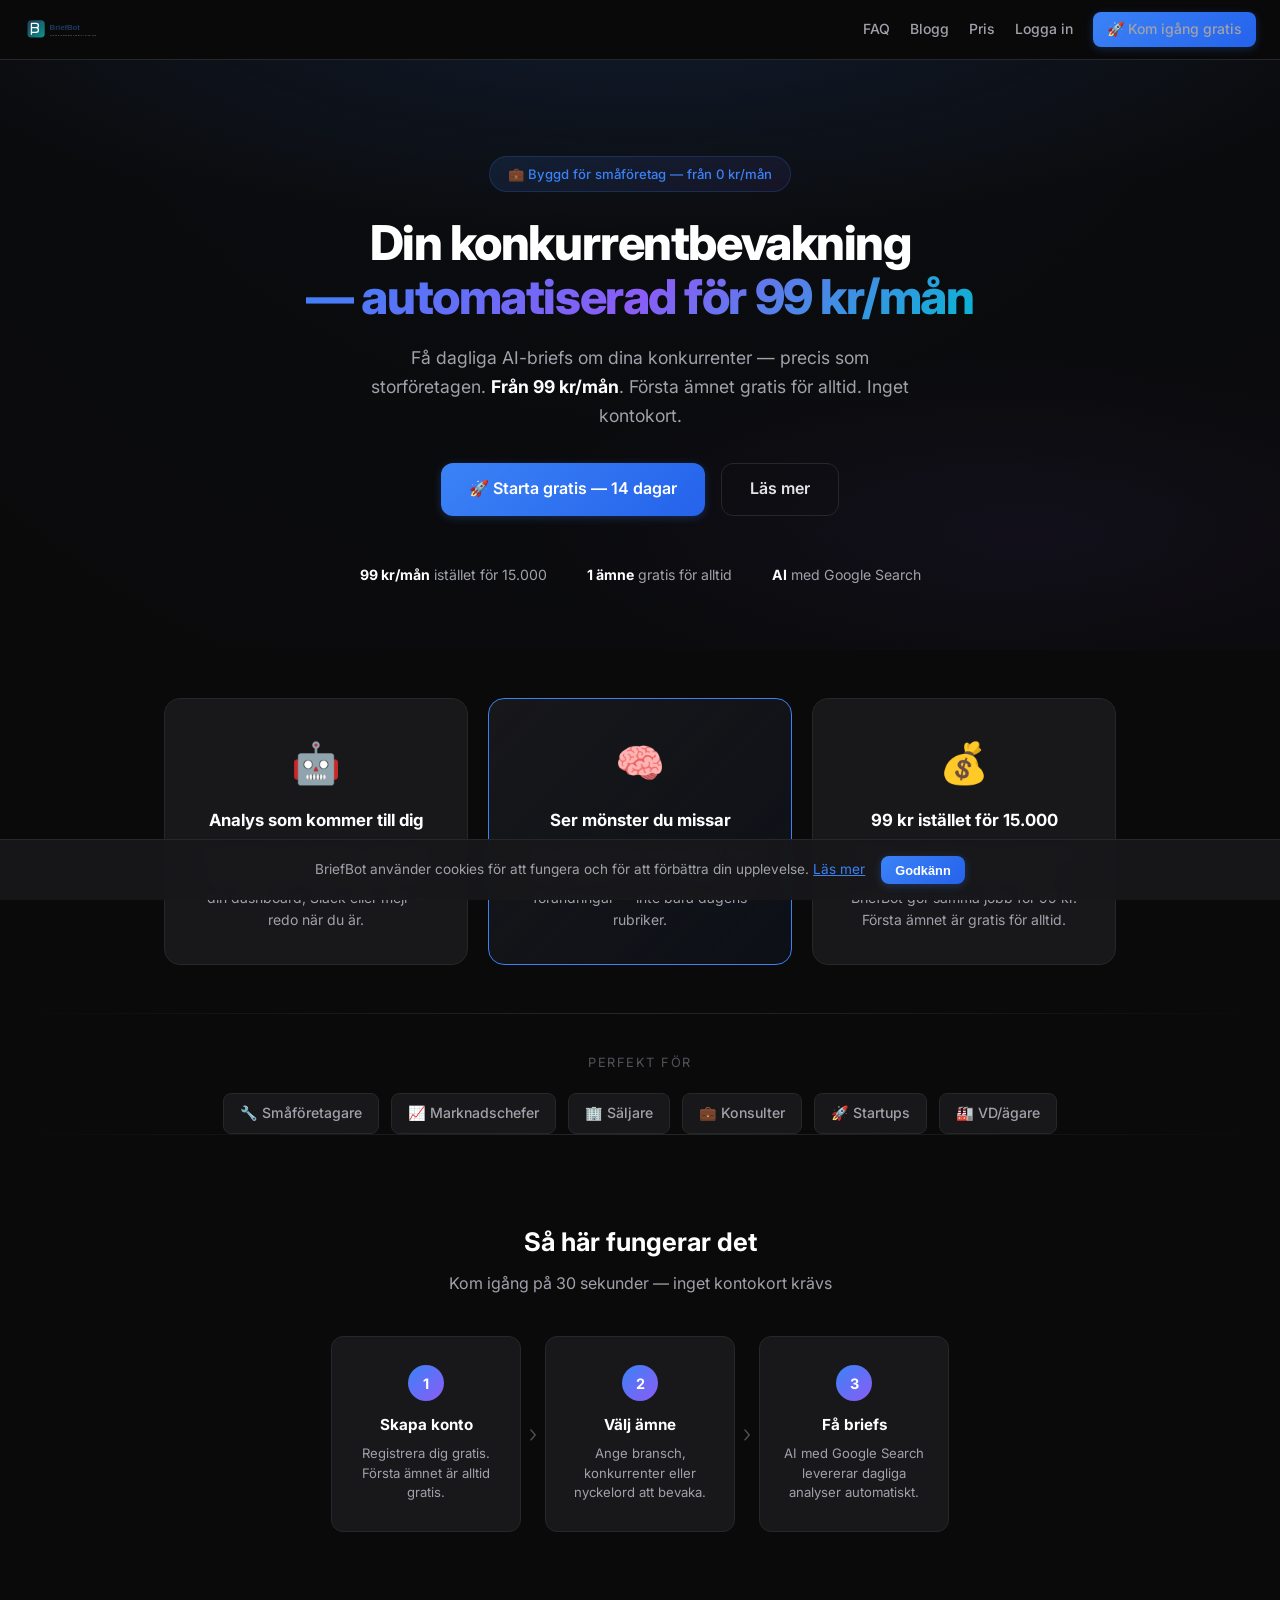
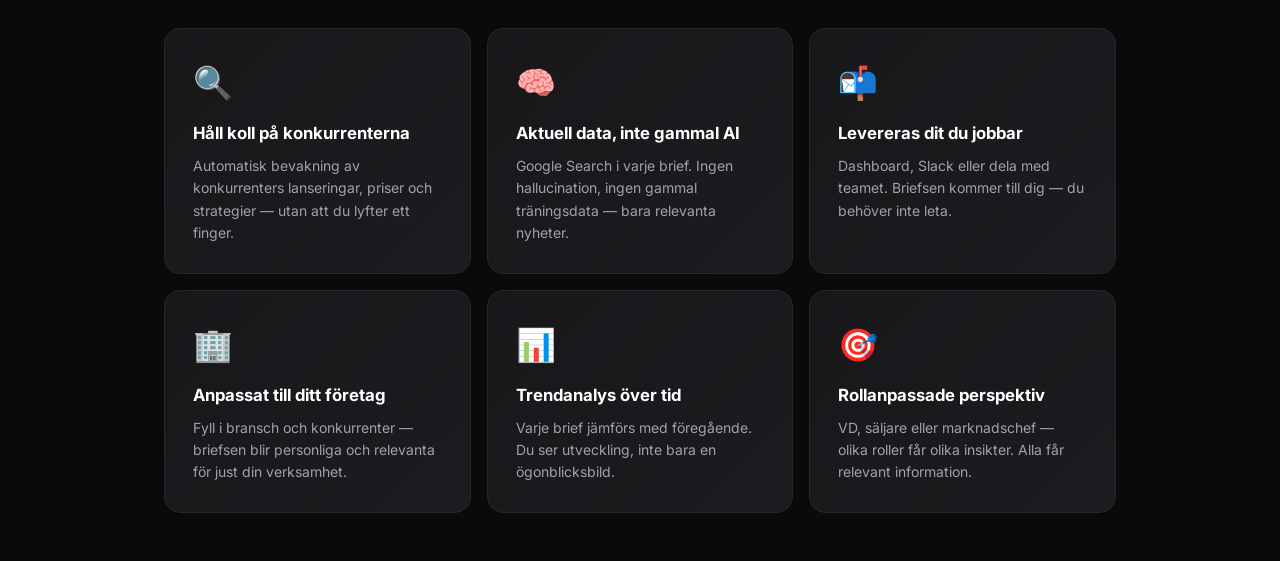
==== index.html @ 816756ca "Fix: cache-busting for app.js and app.css (v=2)" ====
<!DOCTYPE html>
<html lang="sv">
<head>
  <meta charset="UTF-8">
  <meta name="viewport" content="width=device-width, initial-scale=1.0">
  <title>BriefBot — Automatisk konkurrentbevakning för småföretag | Från 99 kr/mån</title>
  <meta name="description" content="BriefBot är billig konkurrentbevakning för småföretag. Få dagliga AI-briefs om dina konkurrenter — precis som storföretagen. Från 99 kr/mån. Första ämnet gratis för alltid.">
  <meta name="keywords" content="konkurrentbevakning, marknadsbevakning, AI-analys, omvärldsbevakning, konkurrentanalys, briefbot, svensk AI, småföretag, billig omvärldsbevakning, automatisk konkurrentanalys">
  <meta name="robots" content="index, follow">
  <link rel="canonical" href="https://briefbot.se/">

  <!-- Open Graph / Social preview -->
  <meta property="og:title" content="BriefBot — Konkurrentbevakning för småföretag | Från 99 kr/mån">
  <meta property="og:description" content="Billig automatisk konkurrentbevakning för småföretag. AI-briefs med aktuell webbdata. Från 99 kr/mån. Första ämnet gratis för alltid.">
  <meta property="og:url" content="https://briefbot.se/">
  <meta property="og:type" content="website">
  <meta property="og:locale" content="sv_SE">
  <meta property="og:image" content="https://briefbot.se/briefbot-logo-square.svg">
  <meta name="twitter:card" content="summary_large_image">
  <meta name="twitter:title" content="BriefBot — Konkurrentbevakning för småföretag | Från 99 kr/mån">
  <meta name="twitter:description" content="Billig automatisk konkurrentbevakning. AI-briefs med aktuell data. Från 99 kr/mån. Första ämnet gratis.">
  <meta name="twitter:image" content="https://briefbot.se/briefbot-logo-square.svg">

  <!-- Structured data for Google -->
  <script type="application/ld+json">
  {
    "@context": "https://schema.org",
    "@type": "SoftwareApplication",
    "name": "BriefBot",
    "applicationCategory": "BusinessApplication",
    "operatingSystem": "Web",
    "description": "AI-driven konkurrentbevakning för småföretag. Få dagliga briefs om dina konkurrenter automatiskt. Från 99 kr/mån.",
    "offers": [
      {
        "@type": "Offer",
        "name": "Free",
        "price": "0",
        "priceCurrency": "SEK",
        "description": "1 ämne gratis för alltid"
      },
      {
        "@type": "Offer",
        "name": "Pro",
        "price": "99",
        "priceCurrency": "SEK"
      }
    ],
    "author": {
      "@type": "Organization",
      "name": "BriefBot"
    }
  }
  </script>

  <!-- FAQ Schema for rich search results -->
  <script type="application/ld+json">
  {
    "@context": "https://schema.org",
    "@type": "FAQPage",
    "mainEntity": [
      {
        "@type": "Question",
        "name": "Vad är BriefBot?",
        "acceptedAnswer": { "@type": "Answer", "text": "BriefBot är en AI-driven konkurrentbevakningstjänst för småföretag. Du väljer ämnen och BriefBot genererar dagliga briefs med analyser av konkurrenter och marknadsnyheter automatiskt." }
      },
      {
        "@type": "Question",
        "name": "Vad kostar BriefBot?",
        "acceptedAnswer": { "@type": "Answer", "text": "BriefBot kostar 99 kr/månad för Pro med 5 ämnen och har en gratis-nivå med 1 ämne för alltid. Meltwater kostar cirka 15 000 kr/månad i jämförelse." }
      },
      {
        "@type": "Question",
        "name": "Hur fungerar BriefBot?",
        "acceptedAnswer": { "@type": "Answer", "text": "Du lägger till ämnen och nyckelord. BriefBot använder AI för att dagligen söka efter nyheter och analyser, och skickar en sammanfattad brief med insikter och handlingsrekommendationer." }
      },
      {
        "@type": "Question",
        "name": "Kan jag prova BriefBot gratis?",
        "acceptedAnswer": { "@type": "Answer", "text": "Ja, gratis-nivån ger 1 ämne för alltid. Inget kreditkort krävs." }
      },
      {
        "@type": "Question",
        "name": "Hur skiljer BriefBot sig från Meltwater?",
        "acceptedAnswer": { "@type": "Answer", "text": "Meltwater kostar från 15 000 kr/månad för storföretag. BriefBot kostar 0-99 kr/månad och är helautomatiserat med AI. Samma typ av insikter till en bråkdel av priset." }
      }
    ]
  }
  </script>

  <!-- Preload critical resources -->
  <link rel="preconnect" href="https://fonts.googleapis.com">
  <link rel="preconnect" href="https://fonts.gstatic.com" crossorigin>
  <link href="https://fonts.googleapis.com/css2?family=Inter:wght@400;500;600;700;800&display=swap" rel="stylesheet">

  <!-- App styles -->
  <link rel="stylesheet" href="/app.css?v=2">

  <!-- Favicon -->
  <link rel="icon" href="/briefbot-logo-square.svg">
  <link rel="apple-touch-icon" href="/briefbot-logo-square.svg">
</head>
<body>
  <!-- Toast container -->
  <div id="toast-container" aria-live="polite" aria-atomic="true"></div>

  <!-- Cookie consent banner (hidden by default) -->
  <div id="cookie-consent" class="cookie-banner" role="dialog" aria-label="Cookie-inställningar">
    <p>BriefBot använder cookies för att fungera och för att förbättra din upplevelse. <a href="#faq" onclick="navigate('faq')">Läs mer</a></p>
    <button class="btn btn-primary btn-sm" onclick="acceptCookies()">Godkänn</button>
  </div>

  <!-- Outlogged app (public pages) -->
  <div id="app-loggedout" class="page active">
    <!-- Pages rendered by app.js -->
    <div id="page-home" class="page"></div>
    <div id="page-login" class="page"></div>
    <div id="page-signup" class="page"></div>
    <div id="page-reset" class="page"></div>
    <div id="page-faq-out" class="page"></div>
    <div id="page-blog-out" class="page"></div>
  </div>

  <!-- Logged-in app -->
  <div id="app-dashboard" class="page">
    <nav id="dash-nav" class="nav"></nav>
    <div class="dashboard-grid">
      <aside class="sidebar" id="sidebar">
        <h3>Meny</h3>
        <ul class="sidebar-menu">
          <li><a href="#dashboard" onclick="navigate('dashboard')">📊 Översikt</a></li>
          <li><a href="#topics" onclick="navigate('topics')">📡 Ämnen</a></li>
          <li><a href="#briefs" onclick="navigate('briefs')">📄 Briefs</a></li>
          <li><a href="#pricing" onclick="navigate('pricing')">💳 Pris</a></li>
          <li><a href="#profile" onclick="navigate('profile')">👤 Profil</a></li>
          <li><a href="#faq" onclick="navigate('faq')">❓ FAQ</a></li>
          <li style="margin-top:2rem"><a href="#" onclick="handleLogout()" style="color:var(--danger)">🚪 Logga ut</a></li>
        </ul>
      </aside>
      <main class="main-content" id="main-content">
        <div id="page-dashboard" class="page"></div>
        <div id="page-topics" class="page"></div>
        <div id="page-briefs" class="page"></div>
        <div id="page-newsletter" class="page"></div>
        <div id="page-pricing" class="page"></div>
        <div id="page-profile" class="page"></div>
        <div id="page-payment" class="page"></div>
        <div id="page-faq" class="page"></div>
        <div id="page-reset" class="page"></div>
      </main>
    </div>
  </div>

  <script src="/app.js?v=2"></script>
</body>
</html>
---- app.css ----
/* BriefBot — Complete Styles v3 (Premium UX) */
:root {
  --bg: #0a0a0b;
  --bg-card: #18181b;
  --bg-card-hover: #1f1f23;
  --bg-elevated: #1c1c20;
  --border: #27272a;
  --border-light: #3f3f46;
  --text: #e4e4e7;
  --text-muted: #a1a1aa;
  --text-dim: #52525b;
  --primary: #3b82f6;
  --primary-hover: #2563eb;
  --primary-bg: rgba(59,130,246,0.12);
  --primary-glow: rgba(59,130,246,0.25);
  --success: #22c55e;
  --success-bg: rgba(34,197,94,0.12);
  --warning: #eab308;
  --warning-bg: rgba(234,179,8,0.12);
  --danger: #ef4444;
  --danger-bg: rgba(239,68,68,0.12);
  --radius: 8px;
  --radius-lg: 12px;
  --radius-xl: 16px;
  --shadow: 0 1px 3px rgba(0,0,0,0.3);
  --shadow-md: 0 4px 12px rgba(0,0,0,0.3);
  --shadow-lg: 0 8px 30px rgba(0,0,0,0.4);
  --font: 'Inter', -apple-system, BlinkMacSystemFont, sans-serif;
}

* { margin: 0; padding: 0; box-sizing: border-box; }

body {
  font-family: var(--font);
  background: var(--bg);
  color: var(--text);
  line-height: 1.6;
  min-height: 100vh;
  -webkit-font-smoothing: antialiased;
  -moz-osx-font-smoothing: grayscale;
}

/* ====== Scrollbar ====== */
::-webkit-scrollbar { width: 6px; }
::-webkit-scrollbar-track { background: transparent; }
::-webkit-scrollbar-thumb { background: var(--border); border-radius: 3px; }
::-webkit-scrollbar-thumb:hover { background: var(--text-dim); }

/* ====== Layout ====== */
.container { max-width: 1200px; margin: 0 auto; padding: 0 1.5rem; }
.page { display: none; min-height: 100vh; }
.page.active { display: block; }
.page-home { background: var(--bg); }

/* ====== Animations ====== */
@keyframes fadeIn { from { opacity: 0; transform: translateY(8px); } to { opacity: 1; transform: translateY(0); } }
@keyframes fadeInUp { from { opacity: 0; transform: translateY(20px); } to { opacity: 1; transform: translateY(0); } }
@keyframes pulseGlow { 0%, 100% { box-shadow: 0 0 8px var(--primary-glow); } 50% { box-shadow: 0 0 20px var(--primary-glow); } }
@keyframes shimmer { 0% { background-position: -200% 0; } 100% { background-position: 200% 0; } }
@keyframes slideDown { from { opacity: 0; transform: translateY(-10px); } to { opacity: 1; transform: translateY(0); } }
@keyframes scaleIn { from { opacity: 0; transform: scale(0.95); } to { opacity: 1; transform: scale(1); } }

.anim-fade { animation: fadeIn 0.4s ease forwards; }
.anim-fade-up { animation: fadeInUp 0.5s ease forwards; }
.anim-slide-down { animation: slideDown 0.3s ease forwards; }

/* Stagger children */
.stagger > * { opacity: 0; animation: fadeInUp 0.5s ease forwards; }
.stagger > :nth-child(1) { animation-delay: 0.05s; }
.stagger > :nth-child(2) { animation-delay: 0.1s; }
.stagger > :nth-child(3) { animation-delay: 0.15s; }
.stagger > :nth-child(4) { animation-delay: 0.2s; }
.stagger > :nth-child(5) { animation-delay: 0.25s; }

/* ====== Navigation ====== */
.nav {
  display: flex; justify-content: space-between; align-items: center;
  padding: 0.75rem 1.5rem; border-bottom: 1px solid var(--border);
  background: rgba(10,10,11,0.92); backdrop-filter: blur(16px) saturate(1.2);
  position: sticky; top: 0; z-index: 100;
}
.nav-logo { font-weight: 800; font-size: 1.25rem; color: #fff; text-decoration: none; display: flex; align-items: center; gap: 0.4rem; }
.nav-logo span { color: var(--primary); }
.nav-links { display: flex; gap: 1.25rem; align-items: center; }
.nav-links a { color: var(--text-muted); text-decoration: none; font-size: 0.875rem; transition: color 0.2s; font-weight: 500; }
.nav-links a:hover { color: #fff; }
.nav-links a.active { color: var(--primary); }

.nav-avatar {
  display: inline-flex; align-items: center; justify-content: center;
  width: 32px; height: 32px; border-radius: 50%;
  background: linear-gradient(135deg, var(--primary), #8b5cf6);
  color: #fff; font-weight: 700; font-size: 0.85rem;
}

/* Hamburger */
.hamburger { display: none !important; font-size: 1.25rem; color: var(--text); background: none; border: none; cursor: pointer; padding: 0.25rem; }

/* ====== Buttons ====== */
.btn {
  display: inline-flex; align-items: center; gap: 0.5rem;
  padding: 0.6rem 1.25rem; border-radius: var(--radius);
  font-weight: 600; font-size: 0.875rem; text-decoration: none;
  cursor: pointer; border: none; transition: all 0.2s;
}
.btn:disabled { opacity: 0.5; cursor: not-allowed; }
.btn-primary {
  background: linear-gradient(135deg, var(--primary), #2563eb);
  color: #fff; box-shadow: 0 2px 8px var(--primary-glow);
}
.btn-primary:hover:not(:disabled) { background: linear-gradient(135deg, var(--primary-hover), #1d4ed8); transform: translateY(-1px); box-shadow: 0 4px 16px var(--primary-glow); }
.btn-outline { background: transparent; color: var(--text); border: 1px solid var(--border); }
.btn-outline:hover { border-color: var(--primary); color: #fff; background: var(--primary-bg); }
.btn-sm { padding: 0.4rem 0.875rem; font-size: 0.8rem; }
.btn-lg { padding: 0.8rem 1.75rem; font-size: 1rem; border-radius: var(--radius-lg); }
.btn-danger { background: linear-gradient(135deg, var(--danger), #dc2626); color: #fff; }
.btn-danger:hover { transform: translateY(-1px); }
.btn-success { background: linear-gradient(135deg, var(--success), #16a34a); color: #fff; }
.btn-success:hover { transform: translateY(-1px); }
.btn-ghost { background: transparent; color: var(--text-muted); border: none; }
.btn-ghost:hover { color: #fff; background: var(--bg-hover); }
.btn-icon { width: 36px; height: 36px; padding: 0; justify-content: center; border-radius: var(--radius); }
.btn-icon:hover { border-color: var(--primary); }

/* ====== Glass card ====== */
.glass-card {
  background: linear-gradient(135deg, rgba(24,24,27,0.9), rgba(24,24,27,0.7));
  backdrop-filter: blur(8px);
  border: 1px solid rgba(255,255,255,0.06);
  border-radius: var(--radius-lg);
  box-shadow: 0 4px 20px rgba(0,0,0,0.2);
}

/* ====== Forms ====== */
.form-group { margin-bottom: 1rem; }
.form-group label { display: block; font-size: 0.85rem; font-weight: 500; color: var(--text-muted); margin-bottom: 0.375rem; }
.form-input {
  width: 100%; padding: 0.625rem 0.875rem;
  background: var(--bg-card); border: 1px solid var(--border);
  border-radius: var(--radius); color: var(--text); font-size: 0.9rem;
  transition: border-color 0.2s, box-shadow 0.2s;
}
.form-input:focus { outline: none; border-color: var(--primary); box-shadow: 0 0 0 3px rgba(59,130,246,0.15); }
.form-input::placeholder { color: var(--text-dim); }
select.form-input { cursor: pointer; appearance: none; background-image: url("data:image/svg+xml,%3Csvg xmlns='http://www.w3.org/2000/svg' width='12' height='12' fill='%23a1a1aa' viewBox='0 0 16 16'%3E%3Cpath d='M8 11L3 6h10z'/%3E%3C/svg%3E"); background-repeat: no-repeat; background-position: right 0.75rem center; padding-right: 2rem; }

/* ====== Cards ====== */
.card {
  background: var(--bg-card); border: 1px solid var(--border);
  border-radius: var(--radius-lg); padding: 1.5rem;
  transition: border-color 0.2s, transform 0.2s;
}
.card:hover { border-color: rgba(255,255,255,0.1); }
.card-title { font-size: 1rem; color: #fff; margin-bottom: 1rem; padding-bottom: 0.75rem; border-bottom: 1px solid var(--border); }

/* ====== Badge ====== */
.badge {
  display: inline-flex; align-items: center; padding: 0.2rem 0.6rem;
  border-radius: 999px; font-size: 0.72rem; font-weight: 600;
}
.badge-active { background: var(--success-bg); color: var(--success); }
.badge-pending { background: var(--warning-bg); color: var(--warning); }
.badge-inactive { background: var(--danger-bg); color: var(--danger); }
.badge-primary { background: var(--primary-bg); color: var(--primary); }

/* ====== Status dot ====== */
.status-dot { width: 8px; height: 8px; border-radius: 50%; display: inline-block; }
.dot-green { background: var(--success); box-shadow: 0 0 4px rgba(34,197,94,0.5); }
.dot-gray { background: var(--text-dim); }

/* ====== Modal ====== */
.modal-overlay {
  position: fixed; top: 0; left: 0; width: 100%; height: 100%;
  background: rgba(0,0,0,0.7); backdrop-filter: blur(4px);
  display: flex; align-items: center; justify-content: center;
  z-index: 200; padding: 1rem;
  animation: fadeIn 0.15s ease;
}
.modal {
  background: var(--bg-card); border-radius: var(--radius-xl);
  padding: 2rem; width: 100%; max-width: 500px;
  border: 1px solid var(--border-light);
  box-shadow: var(--shadow-lg);
  animation: scaleIn 0.2s ease;
}
.modal h2 { margin-bottom: 1.25rem; color: #fff; font-size: 1.2rem; }
.modal-actions { display: flex; gap: 0.75rem; justify-content: flex-end; margin-top: 1.5rem; }

/* ====== Toast ====== */
#toast-container {
  position: fixed; top: 1rem; right: 1rem; z-index: 9999;
  display: flex; flex-direction: column; gap: 0.5rem;
  max-width: 380px; width: calc(100% - 2rem);
}
.toast {
  display: flex; align-items: center; gap: 0.625rem;
  padding: 0.75rem 1rem; border-radius: var(--radius);
  background: var(--bg-elevated); border: 1px solid var(--border-light);
  box-shadow: var(--shadow-lg); font-size: 0.875rem;
  transform: translateX(120%); opacity: 0; transition: all 0.3s ease;
}
.toast-visible { transform: translateX(0); opacity: 1; }
.toast-exit { transform: translateX(120%); opacity: 0; }
.toast-success { border-left: 3px solid var(--success); }
.toast-error { border-left: 3px solid var(--danger); }
.toast-info { border-left: 3px solid var(--primary); }
.toast-warning { border-left: 3px solid var(--warning); }
.toast-icon { font-size: 1rem; flex-shrink: 0; }

/* ====== Spinner ====== */
.spinner {
  width: 36px; height: 36px; border: 3px solid var(--border);
  border-top: 3px solid var(--primary); border-radius: 50%;
  animation: spin 0.8s linear infinite; margin: 0 auto;
}
@keyframes spin { 0% { transform: rotate(0deg); } 100% { transform: rotate(360deg); } }

/* ====== Hero ====== */
.hero {
  text-align: center; padding: 6rem 1.5rem 4rem;
  position: relative; overflow: hidden;
  background: radial-gradient(ellipse 60% 40% at 50% -10%, rgba(59,130,246,0.12), transparent),
              radial-gradient(ellipse 40% 30% at 80% 80%, rgba(139,92,246,0.06), transparent);
}
.hero::before {
  content: ''; position: absolute; top: -50%; left: -50%;
  width: 200%; height: 200%;
  background: radial-gradient(circle at 50% 0%, rgba(59,130,246,0.03), transparent 60%);
  pointer-events: none;
}
.hero-badge {
  display: inline-block; padding: 0.4rem 1.1rem; border-radius: 999px;
  background: linear-gradient(135deg, var(--primary-bg), rgba(139,92,246,0.08));
  color: var(--primary); font-size: 0.82rem; font-weight: 500;
  margin-bottom: 1.5rem; border: 1px solid rgba(59,130,246,0.2);
}
.hero h1 { font-size: 3rem; font-weight: 800; color: #fff; margin-bottom: 1.25rem; letter-spacing: -0.03em; line-height: 1.12; }
.hero h1 span {
  background: linear-gradient(135deg, var(--primary), #8b5cf6, #06b6d4);
  -webkit-background-clip: text; -webkit-text-fill-color: transparent;
  background-clip: text;
}
.hero-sub { font-size: 1.1rem; color: var(--text-muted); max-width: 560px; margin: 0 auto 2rem; line-height: 1.65; }
.hero-sub strong { color: #fff; }
.hero-actions { display: flex; gap: 1rem; justify-content: center; flex-wrap: wrap; }
.hero-stats {
  display: flex; justify-content: center; gap: 2.5rem; margin-top: 3rem;
  flex-wrap: wrap;
}
.hero-stat { color: var(--text-muted); font-size: 0.88rem; }
.hero-stat strong { color: #fff; font-weight: 700; }

/* Logos section */
.logos-section { text-align: center; padding: 2.5rem 1.5rem; position: relative; }
.logos-section::before, .logos-section::after {
  content: ''; position: absolute; left: 0; right: 0; height: 1px;
  background: linear-gradient(90deg, transparent, var(--border), transparent);
}
.logos-section::before { top: 0; }
.logos-title { color: var(--text-dim); font-size: 0.8rem; text-transform: uppercase; letter-spacing: 0.12em; margin-bottom: 1.25rem; }
.logos-row { display: flex; justify-content: center; gap: 0.75rem; flex-wrap: wrap; }
.logos-row span {
  color: var(--text-muted); font-size: 0.88rem; font-weight: 500;
  padding: 0.5rem 1rem; background: var(--bg-card);
  border-radius: var(--radius); border: 1px solid var(--border);
  transition: all 0.2s;
}
.logos-row span:hover { border-color: var(--primary); color: #fff; background: var(--primary-bg); }

/* ====== Features ====== */
.features-grid {
  display: grid; grid-template-columns: repeat(auto-fit, minmax(300px, 1fr));
  gap: 1rem; padding: 3rem 1.5rem; max-width: 1000px; margin: 0 auto;
}
.feature-card {
  background: linear-gradient(135deg, var(--bg-card), var(--bg-elevated));
  border: 1px solid var(--border); border-radius: var(--radius-xl);
  padding: 1.75rem; transition: all 0.25s;
  position: relative; overflow: hidden;
}
.feature-card::after {
  content: ''; position: absolute; top: 0; left: 0; right: 0;
  height: 2px; background: linear-gradient(90deg, transparent, var(--primary), transparent);
  opacity: 0; transition: opacity 0.3s;
}
.feature-card:hover { border-color: var(--border-light); transform: translateY(-3px); box-shadow: var(--shadow-md); }
.feature-card:hover::after { opacity: 1; }
.feature-icon { font-size: 2rem; margin-bottom: 0.75rem; display: inline-block; }
.feature-card h3 { color: #fff; font-size: 1.05rem; margin-bottom: 0.5rem; }
.feature-card p { color: var(--text-muted); font-size: 0.875rem; line-height: 1.6; }

/* ====== How it works ====== */
.how-it-works { padding: 3rem 1.5rem; max-width: 900px; margin: 0 auto; text-align: center; }
.how-it-works h2 { font-size: 1.6rem; color: #fff; margin-bottom: 0.5rem; }
.how-it-works > p { color: var(--text-muted); margin-bottom: 2.5rem; }
.steps { display: flex; align-items: center; justify-content: center; gap: 0.5rem; flex-wrap: wrap; }
.step {
  background: var(--bg-card); border: 1px solid var(--border);
  border-radius: var(--radius-lg); padding: 1.75rem 1.5rem;
  width: 190px; text-align: center; transition: all 0.2s;
}
.step:hover { border-color: var(--primary); transform: translateY(-2px); }
.step-num {
  width: 36px; height: 36px; border-radius: 50%;
  background: linear-gradient(135deg, var(--primary), #8b5cf6);
  color: #fff; display: flex; align-items: center; justify-content: center;
  font-weight: 700; font-size: 0.9rem; margin: 0 auto 0.75rem;
}
.step h3 { color: #fff; font-size: 0.95rem; margin-bottom: 0.4rem; }
.step p { color: var(--text-muted); font-size: 0.82rem; line-height: 1.5; }
.step-arrow { color: var(--text-dim); font-size: 1.5rem; font-weight: 300; }

/* ====== Pricing ====== */
.pricing-section { padding: 3rem 1.5rem; max-width: 1000px; margin: 0 auto; }
.pricing-section h2 { font-size: 1.6rem; color: #fff; text-align: center; margin-bottom: 0.5rem; }
.pricing-section > p { text-align: center; color: var(--text-muted); margin-bottom: 2.5rem; }
.plans-grid { display: grid; grid-template-columns: repeat(auto-fit, minmax(280px, 1fr)); gap: 1.25rem; }
.pricing-card {
  position: relative;
  background: linear-gradient(135deg, var(--bg-card), var(--bg-elevated));
  border: 1px solid var(--border); border-radius: var(--radius-xl);
  padding: 2rem; text-align: center; transition: all 0.25s;
  display: flex; flex-direction: column;
}
.pricing-card:hover { border-color: var(--border-light); transform: translateY(-2px); box-shadow: var(--shadow-md); }
.pricing-featured {
  border-color: var(--primary);
  box-shadow: 0 0 30px rgba(59,130,246,0.12);
  background: linear-gradient(135deg, rgba(24,24,27,0.95), rgba(59,130,246,0.04));
}
.pricing-featured:hover { border-color: var(--primary); }
.pricing-badge {
  position: absolute; top: -0.6rem; right: 1.25rem;
  background: linear-gradient(135deg, var(--primary), #8b5cf6);
  color: #fff; padding: 0.25rem 0.9rem;
  border-radius: 999px; font-size: 0.72rem; font-weight: 600;
  box-shadow: 0 2px 8px var(--primary-glow);
}
.pricing-card h2 { color: #fff; font-size: 1.35rem; margin-bottom: 0.25rem; }
.price { font-size: 2.5rem; font-weight: 800; color: #fff; margin: 0.75rem 0; }
.price span { font-size: 1rem; font-weight: 400; color: var(--text-muted); }
.pricing-card ul { list-style: none; margin: 1.25rem 0; text-align: left; display: inline-block; flex: 1; }
.pricing-card li { padding: 0.4rem 0; color: #d4d4d8; font-size: 0.875rem; display: flex; align-items: center; gap: 0.5rem; }
.pricing-card li::before { content: "✓"; color: var(--success); font-weight: 700; }
.pricing-card .btn { margin-top: auto; }

/* ====== USP Section ====== */
.usp-section { padding: 3rem 1.5rem; max-width: 1000px; margin: 0 auto; }
.usp-grid { display: grid; grid-template-columns: repeat(auto-fit, minmax(290px, 1fr)); gap: 1.25rem; }
.usp-card {
  background: var(--bg-card); border: 1px solid var(--border);
  border-radius: var(--radius-xl); padding: 2rem; text-align: center;
  transition: all 0.25s;
}
.usp-card:hover { border-color: var(--primary); transform: translateY(-3px); box-shadow: var(--shadow-md); }
.usp-featured { border-color: var(--primary); background: linear-gradient(135deg, var(--bg-card), rgba(59,130,246,0.05)); }
.usp-icon { font-size: 2.5rem; margin-bottom: 0.75rem; }
.usp-card h3 { color: #fff; font-size: 1.05rem; margin-bottom: 0.5rem; }
.usp-card p { color: var(--text-muted); font-size: 0.875rem; line-height: 1.6; }

/* ====== Testimonial ====== */
.testimonial-section { padding: 2rem 1.5rem 3rem; max-width: 600px; margin: 0 auto; }
.testimonial-card {
  background: linear-gradient(135deg, var(--bg-card), var(--bg-elevated));
  border: 1px solid var(--border); border-radius: var(--radius-xl);
  padding: 2rem; text-align: center; position: relative;
}
.testimonial-card::before {
  content: '"'; position: absolute; top: 0.5rem; left: 1.5rem;
  font-size: 4rem; color: var(--text-dim); opacity: 0.3;
  font-family: Georgia, serif; line-height: 1;
}
.testimonial-card p { color: var(--text-muted); font-style: italic; font-size: 0.95rem; line-height: 1.7; }
.testimonial-author { color: var(--text-dim); font-size: 0.85rem; margin-top: 1.25rem; }

/* ====== CTA ====== */
.cta-section {
  text-align: center; padding: 3.5rem 1.5rem;
  background: radial-gradient(ellipse 50% 50% at 50% 0%, rgba(59,130,246,0.08), transparent);
}
.cta-section h2 { font-size: 1.6rem; color: #fff; margin-bottom: 0.5rem; }
.cta-section p { color: var(--text-muted); margin-bottom: 1.5rem; font-size: 0.95rem; }

/* ====== Footer ====== */
.footer { text-align: center; padding: 2.5rem 1.5rem; color: var(--text-dim); font-size: 0.85rem; border-top: 1px solid var(--border); }
.footer a { color: var(--text-muted); text-decoration: none; }
.footer a:hover { color: var(--primary); }

/* ====== Dashboard Layout ====== */
.dashboard-grid { display: grid; grid-template-columns: 240px 1fr; min-height: calc(100vh - 57px); }

.sidebar {
  background: var(--bg-card); border-right: 1px solid var(--border);
  padding: 1.5rem; position: sticky; top: 57px; height: calc(100vh - 57px);
  overflow-y: auto; transition: transform 0.3s ease;
}
.sidebar-user { margin-bottom: 1.5rem; padding-bottom: 1rem; border-bottom: 1px solid var(--border); display: flex; align-items: center; gap: 0.75rem; }
.sidebar-avatar {
  width: 36px; height: 36px; border-radius: 50%;
  background: linear-gradient(135deg, var(--primary), #8b5cf6);
  color: #fff; display: flex; align-items: center; justify-content: center;
  font-weight: 700; font-size: 0.9rem; flex-shrink: 0;
}
.sidebar-name { font-weight: 600; color: #fff; font-size: 0.85rem; overflow: hidden; text-overflow: ellipsis; white-space: nowrap; }
.sidebar h3 { color: var(--text-dim); font-size: 0.65rem; text-transform: uppercase; letter-spacing: 0.08em; margin-bottom: 0.75rem; }
.sidebar-menu { list-style: none; }
.sidebar-menu li { margin-bottom: 0.15rem; }
.sidebar-menu a {
  display: flex; align-items: center; gap: 0.625rem;
  padding: 0.55rem 0.75rem; border-radius: var(--radius);
  color: var(--text-muted); text-decoration: none; font-size: 0.85rem;
  transition: all 0.15s;
}
.sidebar-menu a:hover { background: var(--primary-bg); color: #fff; }
.sidebar-menu a.active { background: var(--primary-bg); color: #fff; border-left: 2px solid var(--primary); }
.sidebar-menu a.active::before { display: none; }
.logout-link:hover { background: var(--danger-bg) !important; }

.main-content { padding: 2rem; overflow-y: auto; max-width: 1000px; }
.main-content h1 { font-size: 1.5rem; font-weight: 700; margin-bottom: 0.25rem; color: #fff; }
.main-content .subtitle { color: var(--text-muted); font-size: 0.875rem; margin-bottom: 2rem; }

/* ====== Page header ====== */
.page-header {
  display: flex; justify-content: space-between; align-items: flex-start;
  margin-bottom: 2rem; flex-wrap: wrap; gap: 1rem;
}
.page-header h1 { margin-bottom: 0.15rem; }
.section-title { font-size: 1.1rem; color: #fff; margin: 2rem 0 1rem; }

/* ====== Stats cards ====== */
.stat-cards {
  display: grid; grid-template-columns: repeat(auto-fit, minmax(180px, 1fr));
  gap: 1rem; margin-bottom: 2rem;
}
.stat-card {
  background: linear-gradient(135deg, var(--bg-card), rgba(59,130,246,0.04));
  border: 1px solid var(--border); border-radius: var(--radius-lg);
  padding: 1.5rem; transition: all 0.2s; position: relative; overflow: hidden;
}
.stat-card::before {
  content: ''; position: absolute; top: 0; right: 0;
  width: 80px; height: 80px; border-radius: 50%;
  background: radial-gradient(circle, rgba(59,130,246,0.08), transparent);
  transform: translate(30%, -30%);
}
.stat-card:hover { border-color: var(--border-light); transform: translateY(-2px); }
.stat-value { font-size: 2rem; font-weight: 800; color: #fff; margin-bottom: 0.2rem; }
.stat-label { color: var(--text-muted); font-size: 0.8rem; margin-bottom: 0.25rem; }
.stat-trend { color: var(--text-dim); font-size: 0.75rem; }
.trend-up { color: var(--success); }
.trend-down { color: var(--danger); }

/* ====== Dashboard grid ====== */
.dash-grid { display: grid; grid-template-columns: 1fr 1fr; gap: 2rem; }
@media (max-width: 900px) { .dash-grid { grid-template-columns: 1fr; } }
.dash-section-header { display: flex; justify-content: space-between; align-items: center; margin-bottom: 1rem; }
.dash-section-header h2 { font-size: 1.05rem; color: #fff; }
.dash-see-all { color: var(--primary); font-size: 0.8rem; text-decoration: none; }
.dash-see-all:hover { text-decoration: underline; }

/* ====== Topic cards (small) ====== */
.topic-card-sm {
  display: flex; align-items: center; justify-content: space-between;
  background: var(--bg-card); border: 1px solid var(--border);
  border-radius: var(--radius); padding: 0.75rem 1rem;
  margin-bottom: 0.5rem; transition: all 0.15s;
}
.topic-card-sm:hover { border-color: var(--primary); }
.topic-card-info { min-width: 0; flex: 1; }
.topic-card-name { font-weight: 600; font-size: 0.9rem; color: #fff; margin-bottom: 0.15rem; }
.topic-card-meta { font-size: 0.75rem; color: var(--text-muted); }

/* ====== Brief cards (small) ====== */
.brief-card-sm {
  background: var(--bg-card); border: 1px solid var(--border);
  border-radius: var(--radius); padding: 0.875rem 1rem;
  margin-bottom: 0.5rem; cursor: pointer; transition: all 0.15s;
}
.brief-card-sm:hover { border-color: var(--primary); }
.brief-sm-header { display: flex; justify-content: space-between; margin-bottom: 0.4rem; }
.brief-sm-topic { font-weight: 600; font-size: 0.85rem; color: #fff; }
.brief-sm-date { font-size: 0.75rem; color: var(--text-dim); }
.brief-sm-summary { font-size: 0.8rem; color: var(--text-muted); line-height: 1.45; }

/* ====== Empty state ====== */
.empty-state { text-align: center; padding: 3rem 1.5rem; }
.empty-icon { font-size: 3rem; margin-bottom: 1rem; }
.empty-state h3 { color: #fff; font-size: 1.1rem; margin-bottom: 0.5rem; }
.empty-state p { color: var(--text-muted); font-size: 0.9rem; margin-bottom: 1.5rem; }

/* ====== Topic list ====== */
.topic-list { display: flex; flex-direction: column; gap: 0.75rem; }
.topic-card {
  display: flex; align-items: center; justify-content: space-between;
  background: var(--bg-card); border: 1px solid var(--border);
  border-radius: var(--radius-lg); padding: 1rem 1.25rem;
  transition: all 0.2s; gap: 1rem;
}
.topic-card:hover { border-color: var(--primary); background: var(--bg-card-hover); }
.topic-info { flex: 1; min-width: 0; }
.topic-name { font-weight: 600; color: #fff; margin-bottom: 0.2rem; font-size: 0.95rem; }
.topic-meta { font-size: 0.78rem; color: var(--text-muted); overflow: hidden; text-overflow: ellipsis; white-space: nowrap; }
.topic-actions { display: flex; align-items: center; gap: 0.5rem; flex-shrink: 0; }

/* ====== Topic picker ====== */
.topic-pick-item {
  display: flex; align-items: center; gap: 0.75rem;
  padding: 0.75rem 1rem; border: 1px solid var(--border);
  border-radius: var(--radius); cursor: pointer; margin-bottom: 0.5rem;
  transition: all 0.15s;
}
.topic-pick-item:hover { border-color: var(--primary); background: var(--primary-bg); }
.topic-pick-cb { width: 18px; height: 18px; accent-color: var(--primary); flex-shrink: 0; }

/* ====== Brief list ====== */
.brief-list { display: flex; flex-direction: column; gap: 0.75rem; }
.brief-card {
  background: var(--bg-card); border: 1px solid var(--border);
  border-radius: var(--radius-lg); padding: 1.25rem;
  transition: all 0.2s; cursor: pointer;
}
.brief-card:hover { border-color: var(--primary); }
.brief-card-header { display: flex; justify-content: space-between; align-items: flex-start; margin-bottom: 0.75rem; }
.brief-title { font-weight: 600; color: #fff; font-size: 0.95rem; }
.brief-topic { font-size: 0.78rem; color: var(--primary); margin-top: 0.1rem; }
.brief-date { font-size: 0.78rem; color: var(--text-dim); white-space: nowrap; }
.brief-summary { font-size: 0.85rem; color: var(--text-muted); line-height: 1.55; }
.brief-card-footer { margin-top: 0.75rem; padding-top: 0.75rem; border-top: 1px solid var(--border); }

/* ====== Search bar ====== */
.search-bar {
  display: flex; align-items: center; gap: 0.625rem;
  background: var(--bg-card); border: 1px solid var(--border);
  border-radius: var(--radius); padding: 0.5rem 1rem;
  margin-bottom: 1rem; transition: border-color 0.2s;
}
.search-bar:focus-within { border-color: var(--primary); box-shadow: 0 0 0 3px rgba(59,130,246,0.1); }
.search-icon { font-size: 0.9rem; color: var(--text-dim); }
.search-input { border: none !important; background: transparent !important; padding: 0 !important; box-shadow: none !important; }
.search-input:focus { box-shadow: none !important; }

/* ====== Brief stats ====== */
.brief-stats { display: flex; gap: 1rem; margin-bottom: 1rem; color: var(--text-dim); font-size: 0.8rem; }

/* ====== Brief view modal ====== */
.brief-view-modal { max-width: 720px; max-height: 85vh; display: flex; flex-direction: column; }
.brief-view-header { display: flex; justify-content: space-between; align-items: flex-start; margin-bottom: 1rem; gap: 1rem; }
.brief-view-header h2 { margin: 0; }
.brief-view-meta { display: flex; align-items: center; gap: 0.75rem; color: var(--text-muted); font-size: 0.85rem; margin-top: 0.25rem; }
.brief-view-actions { display: flex; gap: 0.5rem; flex-shrink: 0; }
.brief-view-content {
  flex: 1; overflow-y: auto; padding: 1rem 0;
  font-size: 0.9rem; line-height: 1.7; color: var(--text);
}
.brief-view-content h2 { font-size: 1.15rem; margin: 1.5rem 0 0.75rem; color: #fff; }
.brief-view-content h3 { font-size: 1rem; margin: 1.25rem 0 0.5rem; color: var(--primary); }
.brief-view-content h4 { font-size: 0.95rem; margin: 1rem 0 0.4rem; color: #fff; }
.brief-view-content p { margin-bottom: 0.75rem; }
.brief-view-content strong { color: #fff; }
.brief-view-content ul { margin: 0.5rem 0; padding-left: 1.25rem; }
.brief-view-content li { margin-bottom: 0.25rem; color: var(--text-muted); }
.brief-view-footer {
  display: flex; justify-content: space-between; align-items: center;
  padding-top: 1rem; border-top: 1px solid var(--border);
  color: var(--text-dim); font-size: 0.8rem;
}

/* ====== Profile ====== */
.profile-section { max-width: 650px; }
.profile-cards { display: flex; flex-direction: column; gap: 1.5rem; }
.profile-info { display: flex; flex-direction: column; gap: 0.5rem; }
.info-row { display: flex; gap: 0.75rem; align-items: center; font-size: 0.875rem; }
.info-label { color: var(--text-muted); min-width: 120px; }

/* ====== Subscription ====== */
.sub-header { display: flex; justify-content: space-between; align-items: center; margin-bottom: 1rem; }
.sub-plan { font-weight: 600; color: #fff; margin-bottom: 0.25rem; }
.sub-expires { color: var(--text-muted); font-size: 0.85rem; }
.sub-actions { display: flex; gap: 0.75rem; margin-top: 1rem; padding-top: 1rem; border-top: 1px solid var(--border); }

/* ====== Payment ====== */
.payment-list { display: flex; flex-direction: column; }
.payment-row { display: flex; justify-content: space-between; align-items: center; padding: 0.75rem 0; border-bottom: 1px solid var(--border); font-size: 0.875rem; }
.payment-date { color: var(--text-muted); }
.payment-amount { font-weight: 600; color: #fff; }
.payment-status-page { text-align: center; padding: 4rem 2rem; }
.payment-status-icon { font-size: 3rem; margin-bottom: 1rem; }

/* ====== FAQ ====== */
.faq-page { max-width: 700px; margin: 0 auto; padding: 2rem 1.5rem; }
.faq-page h1 { color: #fff; margin-bottom: 0.5rem; }
.faq-list { display: flex; flex-direction: column; gap: 0.5rem; margin-top: 2rem; }
.faq-item {
  background: var(--bg-card); border: 1px solid var(--border);
  border-radius: var(--radius); overflow: hidden;
  transition: border-color 0.2s;
}
.faq-item:hover { border-color: var(--border-light); }
.faq-question {
  width: 100%; display: flex; justify-content: space-between; align-items: center;
  padding: 1rem 1.25rem; background: none; border: none;
  color: var(--text); font-size: 0.9rem; font-weight: 500;
  cursor: pointer; text-align: left; transition: background 0.15s;
}
.faq-question:hover { background: var(--bg-hover); }
.faq-arrow { color: var(--text-muted); font-size: 0.75rem; transition: transform 0.2s; }
.faq-answer { max-height: 0; overflow: hidden; transition: max-height 0.3s ease, padding 0.3s ease; padding: 0 1.25rem; }
.faq-answer.faq-open { max-height: 500px; padding: 0 1.25rem 1rem; }
.faq-answer p { color: var(--text-muted); font-size: 0.85rem; line-height: 1.6; }
.faq-contact { text-align: center; margin-top: 2rem; color: var(--text-muted); font-size: 0.85rem; }
.faq-contact a { color: var(--primary); }

/* Blog */
.blog-page, .blog-post-page { max-width: 800px; margin: 0 auto; padding: 2rem 1.5rem; }
.blog-grid { display: grid; grid-template-columns: repeat(auto-fill, minmax(300px, 1fr)); gap: 1.5rem; margin-top: 1.5rem; }
.blog-card { background: var(--card-bg); border: 1px solid var(--border); border-radius: 12px; padding: 1.5rem; cursor: pointer; transition: border-color 0.2s, transform 0.2s; }
.blog-card:hover { border-color: var(--primary); transform: translateY(-2px); }
.blog-card h3 { font-size: 1.1rem; margin-bottom: 0.75rem; color: #fff; line-height: 1.4; }
.blog-excerpt { font-size: 0.85rem; color: var(--text-muted); line-height: 1.5; }
.blog-meta { font-size: 0.75rem; color: var(--text-muted); margin-top: 1rem; }
.blog-content { line-height: 1.8; font-size: 0.95rem; }
.blog-content h1, .blog-content h2, .blog-content h3 { margin: 1.5rem 0 0.75rem; }
.blog-content h1 { font-size: 1.5rem; }
.blog-content h2 { font-size: 1.25rem; color: #fff; }
.blog-content h3 { font-size: 1.1rem; }
.blog-content p { margin-bottom: 1rem; }
.blog-content strong { color: #fff; }
.blog-content a { color: var(--primary); text-decoration: underline; }

/* ====== Cookie banner ====== */
.cookie-banner {
  position: fixed; bottom: 0; left: 0; right: 0;
  background: rgba(24,24,27,0.95); backdrop-filter: blur(8px);
  border-top: 1px solid var(--border);
  padding: 1rem 1.5rem; display: flex; align-items: center;
  justify-content: center; gap: 1rem; z-index: 9998;
  transform: translateY(100%); transition: transform 0.3s ease;
  flex-wrap: wrap;
}
.cookie-visible { transform: translateY(0); }
.cookie-banner p { color: var(--text-muted); font-size: 0.85rem; }
.cookie-banner a { color: var(--primary); }

/* ====== Alert card ====== */
.alert-card { border-color: var(--warning); text-align: center; }

/* ====== Onboarding ====== */
.onboarding-modal { max-width: 480px; }
.onboarding-steps { position: relative; min-height: 280px; }
.onboarding-step { display: none; }
.onboarding-step.active { display: block; animation: fadeIn 0.3s ease; }
.onboarding-icon { font-size: 3rem; text-align: center; margin-bottom: 1rem; }
.onboarding-modal h2 { text-align: center; font-size: 1.2rem; }
.onboarding-modal p { color: var(--text-muted); font-size: 0.9rem; margin-bottom: 0.75rem; line-height: 1.5; }
.onboarding-actions { display: flex; gap: 0.75rem; justify-content: center; margin-top: 1.5rem; }
.onboarding-dots { display: flex; justify-content: center; gap: 0.5rem; margin-top: 1.5rem; }
.dot { width: 8px; height: 8px; border-radius: 50%; background: var(--border); }
.dot.active { background: var(--primary); }

/* ====== Timeline ====== */
.timeline-modal { display: flex; flex-direction: column; }
.timeline-header { display: flex; justify-content: space-between; align-items: flex-start; gap: 1rem; margin-bottom: 1.5rem; }
.timeline-body { flex: 1; overflow-y: auto; padding-left: 1rem; }
.timeline-item { display: flex; gap: 1rem; padding-bottom: 1.25rem; position: relative; }
.timeline-item::before { content: ''; position: absolute; left: 7px; top: 18px; bottom: 0; width: 2px; background: var(--border); }
.timeline-item:last-child::before { display: none; }
.timeline-dot { width: 16px; height: 16px; border-radius: 50%; background: var(--border); flex-shrink: 0; margin-top: 3px; position: relative; z-index: 1; }
.timeline-dot-latest { background: var(--primary); box-shadow: 0 0 6px rgba(59,130,246,0.5); }
.timeline-content { flex: 1; min-width: 0; }
.timeline-date { font-size: 0.78rem; color: var(--text-muted); margin-bottom: 0.25rem; display: flex; align-items: center; gap: 0.5rem; }
.timeline-summary { font-size: 0.85rem; color: var(--text); line-height: 1.5; cursor: pointer; }
.timeline-summary:hover { color: var(--primary); }

/* ====== Generate loading overlay ====== */
.generate-overlay { background: rgba(0,0,0,0.7); backdrop-filter: blur(4px); }
.generate-loading {
  text-align: center; padding: 2.5rem;
  background: var(--bg-elevated); border-radius: var(--radius-xl);
  border: 1px solid var(--border-light); max-width: 400px; width: 90%;
  animation: scaleIn 0.2s ease;
}
.generate-loading h3 { color: #fff; font-size: 1.1rem; margin-bottom: 0.5rem; }
.generate-loading p { color: var(--text-muted); font-size: 0.85rem; margin-bottom: 1.5rem; transition: all 0.3s; }
.generate-spinner {
  width: 48px; height: 48px; border: 4px solid var(--border);
  border-top: 4px solid var(--primary); border-radius: 50%;
  animation: spin 0.8s linear infinite; margin: 0 auto 1.25rem;
}
.generate-bar {
  width: 100%; height: 4px; background: var(--border);
  border-radius: 2px; overflow: hidden; margin-top: 0.5rem;
}
.generate-bar-fill {
  height: 100%; width: 30%;
  background: linear-gradient(90deg, var(--primary), #8b5cf6);
  border-radius: 2px;
  animation: generatePulse 2s ease-in-out infinite;
}
@keyframes generatePulse {
  0% { transform: translateX(-100%); }
  100% { transform: translateX(400%); }
}

/* ====== Signup benefits ====== */
.signup-benefits { display: flex; gap: 0.75rem; flex-wrap: wrap; justify-content: center; margin-bottom: 1.25rem; }
.signup-benefits span { font-size: 0.8rem; color: var(--text-muted); }

/* ====== Auth ====== */
.auth-page {
  min-height: 100vh; display: flex; align-items: center;
  justify-content: center; padding: 2rem;
  background: radial-gradient(ellipse 60% 40% at 50% -10%, rgba(59,130,246,0.06), transparent);
}
.auth-card {
  background: var(--bg-card); border: 1px solid var(--border);
  border-radius: var(--radius-xl); padding: 2.5rem;
  width: 100%; max-width: 420px;
  animation: fadeInUp 0.4s ease;
}
.auth-card-signup { max-width: 460px; }
.auth-card h1 { font-size: 1.4rem; color: #fff; margin-bottom: 0.4rem; text-align: center; }
.auth-card p { text-align: center; color: var(--text-muted); margin-bottom: 1.5rem; font-size: 0.875rem; }
.auth-card .form-input { margin-bottom: 0.5rem; }
.auth-card .btn { width: 100%; justify-content: center; margin-top: 1rem; }
.auth-link { text-align: center; margin-top: 1rem; font-size: 0.85rem; color: var(--text-muted); }
.auth-link a { color: var(--primary); text-decoration: none; font-weight: 500; }
.auth-link a:hover { text-decoration: underline; }

.auth-divider {
  display: flex; align-items: center; gap: 1rem; margin: 1.25rem 0;
  color: var(--text-dim); font-size: 0.8rem;
}
.auth-divider hr { flex: 1; border: none; border-top: 1px solid var(--border); }

/* ====== Responsive ====== */
@media (max-width: 900px) {
  .dashboard-grid { grid-template-columns: 1fr; }
  .sidebar {
    position: fixed; top: 57px; left: 0; width: 260px;
    transform: translateX(-100%); z-index: 99; height: calc(100vh - 57px);
    box-shadow: 4px 0 20px rgba(0,0,0,0.3);
  }
  .sidebar.open { transform: translateX(0); }
  .main-content { padding: 1.25rem; }
  .hamburger { display: inline-flex !important; }
  .hero h1 { font-size: 2rem; }
  .hero-sub { font-size: 1rem; }
  .hero-stats { gap: 1.5rem; }
  .pricing-section { padding: 2rem 1rem; }
  .stat-cards { grid-template-columns: repeat(2, 1fr); }
}
@media (max-width: 600px) {
  .hero { padding: 4rem 1rem 3rem; }
  .hero h1 { font-size: 1.6rem; }
  .hero-sub { font-size: 0.9rem; }
  .hero-actions { flex-direction: column; align-items: center; }
  .hero-actions .btn { width: 100%; max-width: 280px; }
  .nav { padding: 0.6rem 1rem; }
  .nav-links a { font-size: 0.8rem; }
  .stat-cards { grid-template-columns: 1fr 1fr; gap: 0.75rem; }
  .stat-card { padding: 1rem; }
  .stat-value { font-size: 1.5rem; }
  .features-grid { grid-template-columns: 1fr; padding: 2rem 1rem; }
  .usp-section { padding: 2rem 1rem; }
  .usp-grid { grid-template-columns: 1fr; }
  .plans-grid { grid-template-columns: 1fr; }
  .steps { flex-direction: column; }
  .step { width: 100%; max-width: 280px; }
  .step-arrow { transform: rotate(90deg); }
  .main-content { padding: 1rem; }
  .auth-page { padding: 1rem; }
  .auth-card { padding: 1.5rem; }
  .modal { padding: 1.5rem; }
  .brief-view-modal { max-height: 90vh; }
}

/* ====== Shimmer loading placeholder ====== */
.shimmer {
  background: linear-gradient(90deg, var(--bg-card) 25%, var(--bg-hover) 50%, var(--bg-card) 75%);
  background-size: 200% 100%;
  animation: shimmer 1.5s ease-in-out infinite;
  border-radius: var(--radius);
}
.shimmer-line { height: 12px; margin-bottom: 0.5rem; width: 80%; }
.shimmer-line-sm { height: 8px; width: 50%; }
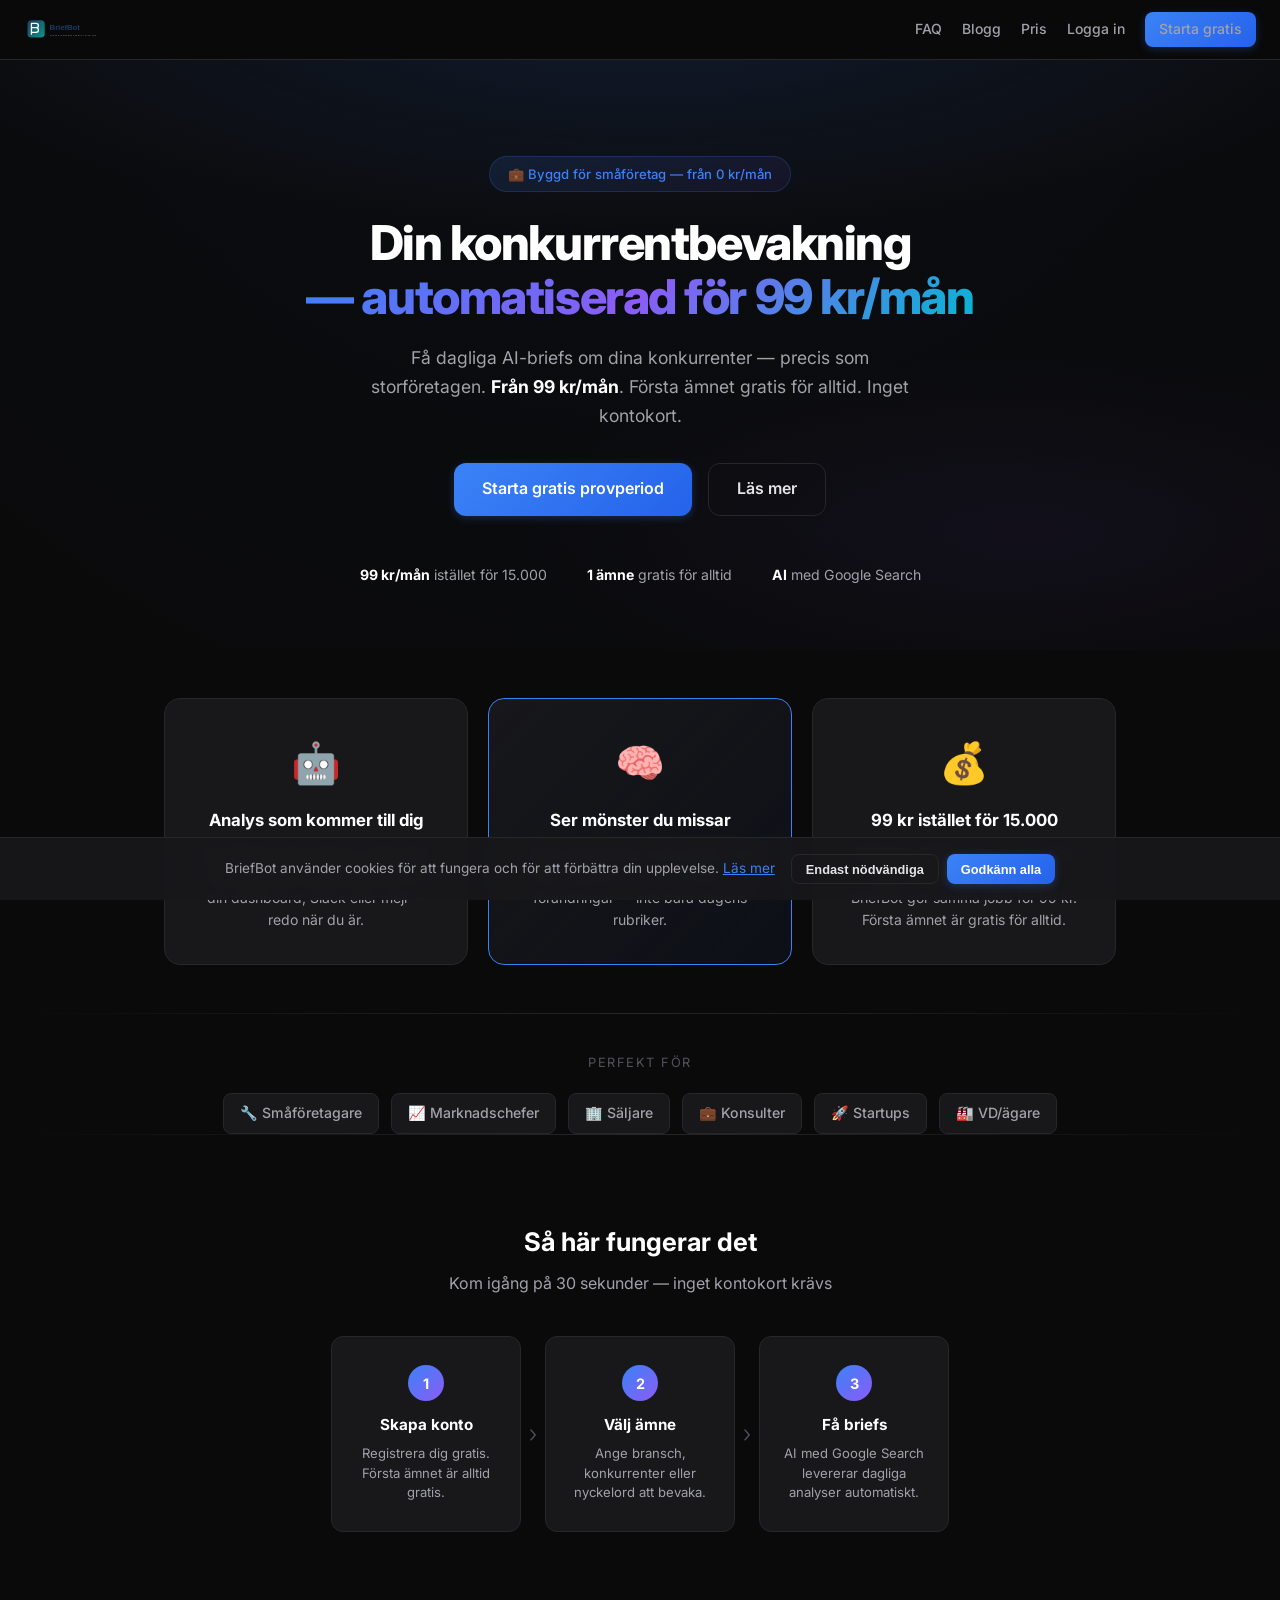
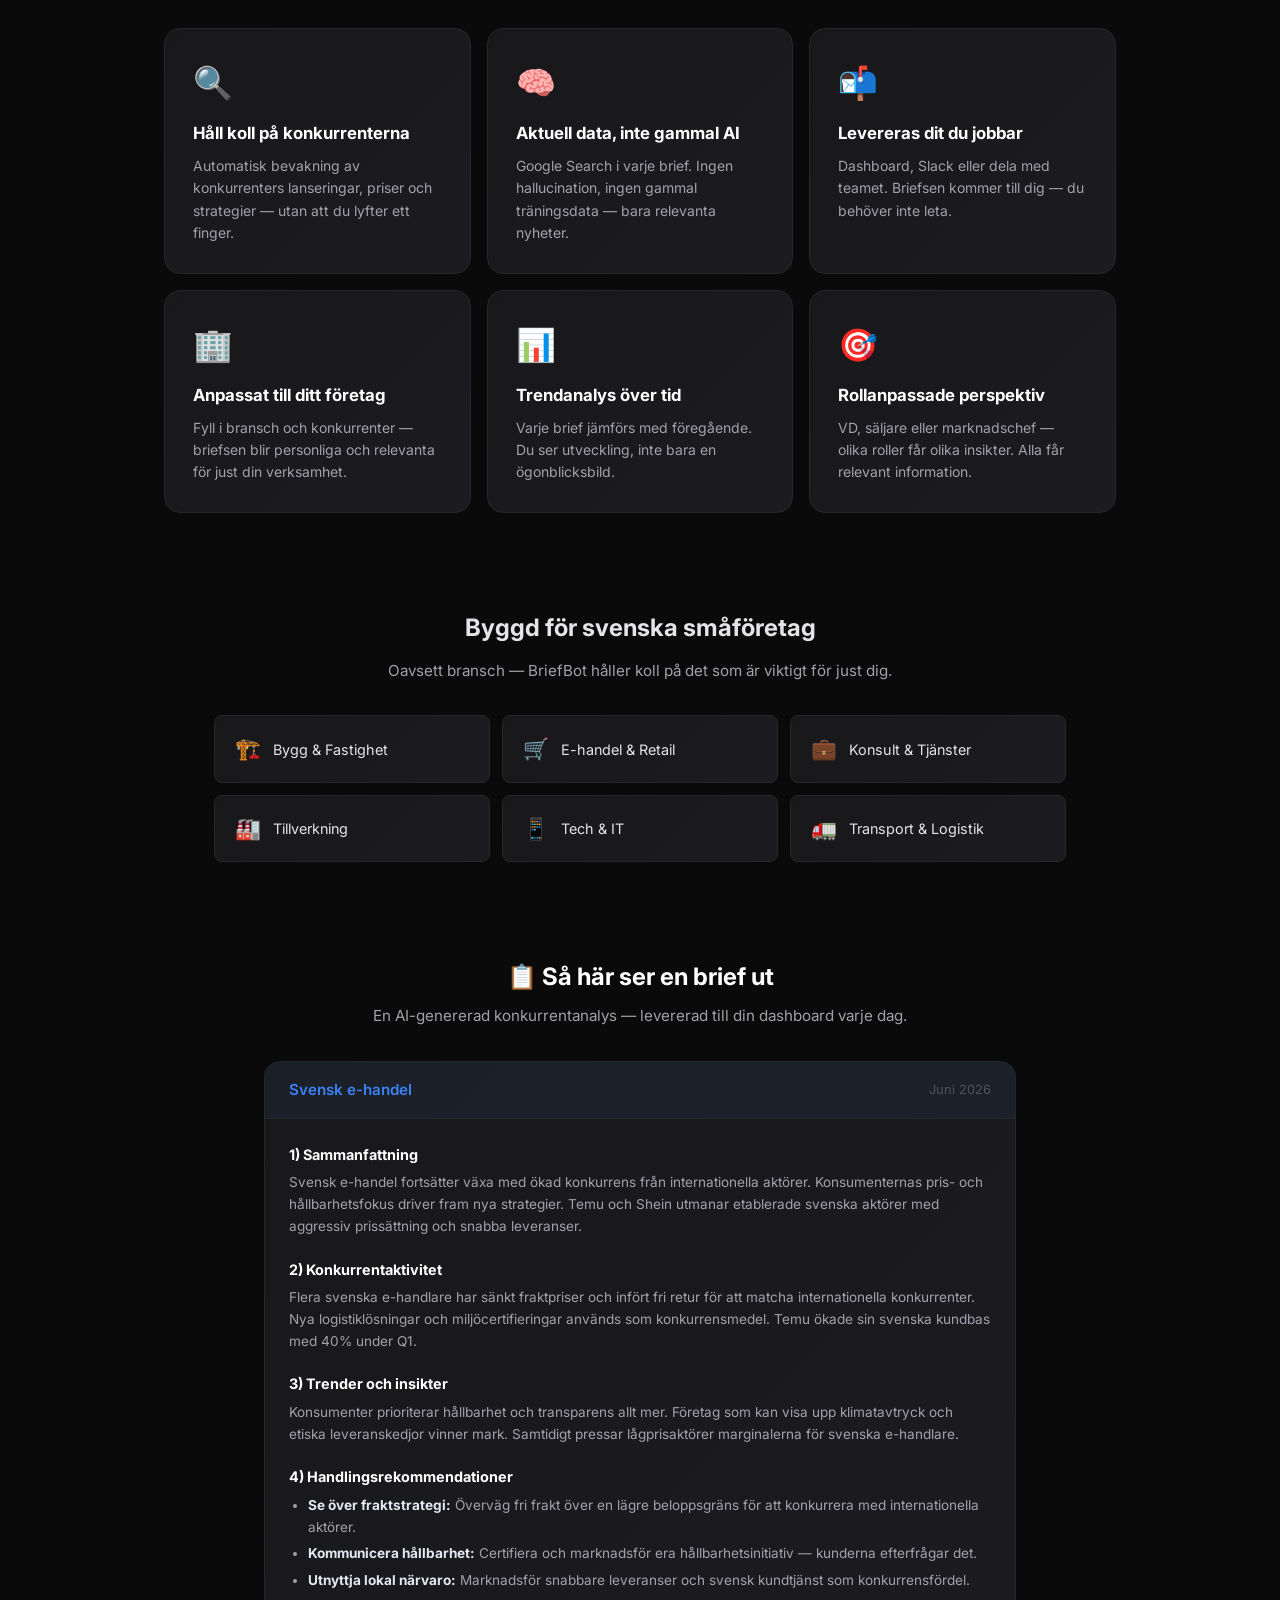
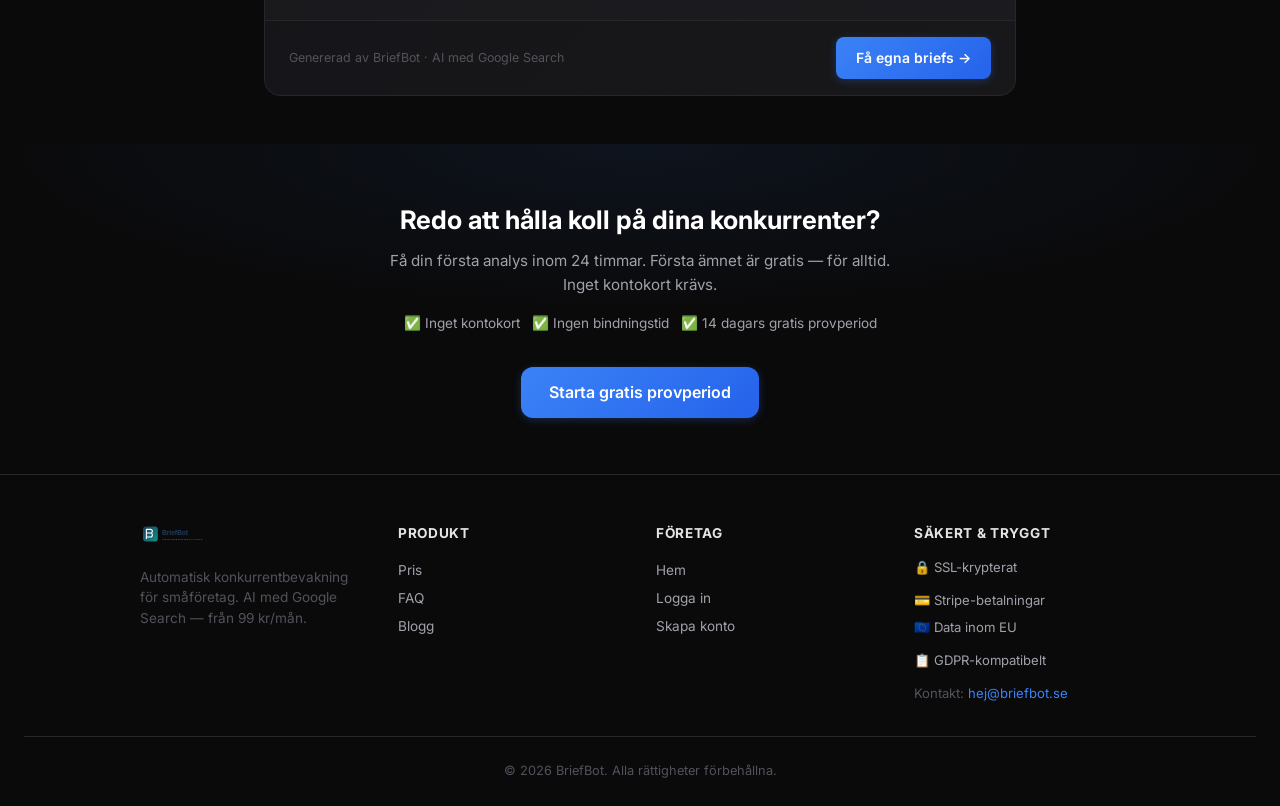
==== commit 92694e28: "Konvertering: branscher istallet for testimonials, cookie-neka, ny demo-brief, cache v6/v7" ====
--- a/index.html
+++ b/index.html
@@ -15,11 +15,13 @@
   <meta property="og:url" content="https://briefbot.se/">
   <meta property="og:type" content="website">
   <meta property="og:locale" content="sv_SE">
-  <meta property="og:image" content="https://briefbot.se/briefbot-logo-square.svg">
+  <meta property="og:image" content="https://briefbot.se/og-image.png">
+  <meta property="og:image:width" content="1200">
+  <meta property="og:image:height" content="630">
   <meta name="twitter:card" content="summary_large_image">
   <meta name="twitter:title" content="BriefBot — Konkurrentbevakning för småföretag | Från 99 kr/mån">
   <meta name="twitter:description" content="Billig automatisk konkurrentbevakning. AI-briefs med aktuell data. Från 99 kr/mån. Första ämnet gratis.">
-  <meta name="twitter:image" content="https://briefbot.se/briefbot-logo-square.svg">
+  <meta name="twitter:image" content="https://briefbot.se/og-image.png">
 
   <!-- Structured data for Google -->
   <script type="application/ld+json">
@@ -82,6 +84,26 @@
         "@type": "Question",
         "name": "Hur skiljer BriefBot sig från Meltwater?",
         "acceptedAnswer": { "@type": "Answer", "text": "Meltwater kostar från 15 000 kr/månad för storföretag. BriefBot kostar 0-99 kr/månad och är helautomatiserat med AI. Samma typ av insikter till en bråkdel av priset." }
+      },
+      {
+        "@type": "Question",
+        "name": "Är min data säker hos BriefBot?",
+        "acceptedAnswer": { "@type": "Answer", "text": "Ja. All trafik är SSL-krypterad. Betalningar hanteras av Stripe. Servrarna finns inom EU. BriefBot är GDPR-kompatibel." }
+      },
+      {
+        "@type": "Question",
+        "name": "Kan jag avsluta min prenumeration när jag vill?",
+        "acceptedAnswer": { "@type": "Answer", "text": "Ja, du kan säga upp när som helst. Ingen bindningstid, inga avgifter. Du behåller åtkomst under resten av perioden." }
+      },
+      {
+        "@type": "Question",
+        "name": "Vad kostar BriefBot?",
+        "acceptedAnswer": { "@type": "Answer", "text": "BriefBot kostar 99 kr/månad för upp till 5 ämnen. Första ämnet är gratis för alltid. 14 dagars gratis provperiod." }
+      },
+      {
+        "@type": "Question",
+        "name": "Hur fungerar konkurrentbevakningen?",
+        "acceptedAnswer": { "@type": "Answer", "text": "Du lägger till ämnen du vill bevaka. BriefBot söker webben med Google Search och skapar AI-briefs på svenska med analys och handlingsrekommendationer." }
       }
     ]
   }
@@ -93,7 +115,7 @@
   <link href="https://fonts.googleapis.com/css2?family=Inter:wght@400;500;600;700;800&display=swap" rel="stylesheet">
 
   <!-- App styles -->
-  <link rel="stylesheet" href="/app.css?v=2">
+  <link rel="stylesheet" href="/app.css?v=6">
 
   <!-- Favicon -->
   <link rel="icon" href="/briefbot-logo-square.svg">
@@ -106,7 +128,10 @@
   <!-- Cookie consent banner (hidden by default) -->
   <div id="cookie-consent" class="cookie-banner" role="dialog" aria-label="Cookie-inställningar">
     <p>BriefBot använder cookies för att fungera och för att förbättra din upplevelse. <a href="#faq" onclick="navigate('faq')">Läs mer</a></p>
-    <button class="btn btn-primary btn-sm" onclick="acceptCookies()">Godkänn</button>
+    <div class="cookie-actions">
+      <button class="btn btn-outline btn-sm" onclick="rejectCookies()">Endast nödvändiga</button>
+      <button class="btn btn-primary btn-sm" onclick="acceptCookies()">Godkänn alla</button>
+    </div>
   </div>
 
   <!-- Outlogged app (public pages) -->
@@ -118,6 +143,7 @@
     <div id="page-reset" class="page"></div>
     <div id="page-faq-out" class="page"></div>
     <div id="page-blog-out" class="page"></div>
+    <div id="page-pricing-out" class="page"></div>
   </div>
 
   <!-- Logged-in app -->
@@ -150,6 +176,6 @@
     </div>
   </div>
 
-  <script src="/app.js?v=2"></script>
+  <script src="/app.js?v=7"></script>
 </body>
 </html>
--- a/app.css
+++ b/app.css
@@ -102,6 +102,7 @@
   padding: 0.6rem 1.25rem; border-radius: var(--radius);
   font-weight: 600; font-size: 0.875rem; text-decoration: none;
   cursor: pointer; border: none; transition: all 0.2s;
+  touch-action: manipulation; user-select: none;
 }
 .btn:disabled { opacity: 0.5; cursor: not-allowed; }
 .btn-primary {
@@ -171,7 +172,7 @@
 /* ====== Modal ====== */
 .modal-overlay {
   position: fixed; top: 0; left: 0; width: 100%; height: 100%;
-  background: rgba(0,0,0,0.7); backdrop-filter: blur(4px);
+  background: rgba(0,0,0,0.8);
   display: flex; align-items: center; justify-content: center;
   z-index: 200; padding: 1rem;
   animation: fadeIn 0.15s ease;
@@ -344,6 +345,13 @@
 .pricing-card li::before { content: "✓"; color: var(--success); font-weight: 700; }
 .pricing-card .btn { margin-top: auto; }
 
+.landing-pricing { padding: 3rem 1.5rem; max-width: 1000px; margin: 0 auto; }
+.landing-pricing h1 { font-size: 2rem; color: #fff; text-align: center; margin-bottom: 0.5rem; }
+.landing-pricing .subtitle { text-align: center; color: var(--text-muted); margin-bottom: 2.5rem; font-size: 1rem; }
+.landing-pricing .plans-grid.centered { justify-content: center; }
+.landing-pricing .pricing-card { display: flex; flex-direction: column; }
+.landing-pricing .pricing-card .btn { margin-top: 1rem; }
+
 /* ====== USP Section ====== */
 .usp-section { padding: 3rem 1.5rem; max-width: 1000px; margin: 0 auto; }
 .usp-grid { display: grid; grid-template-columns: repeat(auto-fit, minmax(290px, 1fr)); gap: 1.25rem; }
@@ -358,20 +366,51 @@
 .usp-card h3 { color: #fff; font-size: 1.05rem; margin-bottom: 0.5rem; }
 .usp-card p { color: var(--text-muted); font-size: 0.875rem; line-height: 1.6; }
 
-/* ====== Testimonial ====== */
-.testimonial-section { padding: 2rem 1.5rem 3rem; max-width: 600px; margin: 0 auto; }
-.testimonial-card {
+/* ====== Demo Brief Section ====== */
+.demo-brief-section { padding: 3rem 1.5rem; max-width: 800px; margin: 0 auto; }
+.demo-brief-section h2 { text-align: center; margin-bottom: 0.5rem; color: #fff; }
+.demo-subtitle { text-align: center; color: var(--text-muted); margin-bottom: 2rem; font-size: 0.95rem; }
+.demo-brief-card {
   background: linear-gradient(135deg, var(--bg-card), var(--bg-elevated));
   border: 1px solid var(--border); border-radius: var(--radius-xl);
-  padding: 2rem; text-align: center; position: relative;
-}
-.testimonial-card::before {
-  content: '"'; position: absolute; top: 0.5rem; left: 1.5rem;
-  font-size: 4rem; color: var(--text-dim); opacity: 0.3;
-  font-family: Georgia, serif; line-height: 1;
-}
-.testimonial-card p { color: var(--text-muted); font-style: italic; font-size: 0.95rem; line-height: 1.7; }
-.testimonial-author { color: var(--text-dim); font-size: 0.85rem; margin-top: 1.25rem; }
+  overflow: hidden;
+}
+.demo-brief-header {
+  display: flex; justify-content: space-between; align-items: center;
+  padding: 1rem 1.5rem; border-bottom: 1px solid var(--border);
+  background: rgba(59,130,246,0.06);
+}
+.demo-brief-topic { color: var(--primary); font-weight: 600; font-size: 0.95rem; }
+.demo-brief-date { color: var(--text-dim); font-size: 0.8rem; }
+.demo-brief-body { padding: 1.5rem; }
+.demo-section { margin-bottom: 1.25rem; }
+.demo-section:last-child { margin-bottom: 0; }
+.demo-section strong { color: #fff; font-size: 0.9rem; display: block; margin-bottom: 0.4rem; }
+.demo-section p { color: var(--text-muted); font-size: 0.85rem; line-height: 1.6; margin: 0; }
+.demo-section ul { margin: 0.3rem 0 0 0; padding-left: 1.2rem; }
+.demo-section li { color: var(--text-muted); font-size: 0.85rem; line-height: 1.6; margin-bottom: 0.3rem; }
+.demo-section li strong { color: #e2e8f0; display: inline; font-size: 0.85rem; }
+.demo-brief-footer {
+  display: flex; justify-content: space-between; align-items: center;
+  padding: 1rem 1.5rem; border-top: 1px solid var(--border);
+  background: rgba(0,0,0,0.15);
+  flex-wrap: wrap; gap: 1rem;
+}
+.demo-brief-footer span { color: var(--text-dim); font-size: 0.78rem; }
+
+/* ====== Used By Section ====== */
+.used-by-section { padding: 3rem 1.5rem; max-width: 900px; margin: 0 auto; text-align: center; }
+.used-by-section h2 { margin-bottom: 0.75rem; }
+.used-by-sub { color: var(--text-muted); font-size: 0.95rem; margin-bottom: 2rem; }
+.used-by-grid { display: grid; grid-template-columns: repeat(auto-fit, minmax(240px, 1fr)); gap: 0.75rem; }
+.used-by-card {
+  background: linear-gradient(135deg, var(--bg-card), var(--bg-elevated));
+  border: 1px solid var(--border); border-radius: var(--radius);
+  padding: 1rem 1.25rem; display: flex; align-items: center; gap: 0.75rem;
+  font-size: 0.9rem; color: var(--text); transition: border-color 0.2s;
+}
+.used-by-card:hover { border-color: var(--primary); }
+.used-by-icon { font-size: 1.3rem; }
 
 /* ====== CTA ====== */
 .cta-section {
@@ -385,6 +424,25 @@
 .footer { text-align: center; padding: 2.5rem 1.5rem; color: var(--text-dim); font-size: 0.85rem; border-top: 1px solid var(--border); }
 .footer a { color: var(--text-muted); text-decoration: none; }
 .footer a:hover { color: var(--primary); }
+
+/* ====== Bottom CTA + Footer (v2) ====== */
+.bottom-cta { text-align: center; padding: 3.5rem 1.5rem; background: radial-gradient(ellipse 50% 50% at 50% 0%, rgba(59,130,246,0.08), transparent); }
+.bottom-cta h2 { font-size: 1.6rem; color: #fff; margin-bottom: 0.5rem; }
+.bottom-cta p { color: var(--text-muted); margin-bottom: 1rem; font-size: 0.95rem; max-width: 500px; margin-left: auto; margin-right: auto; }
+.cta-badges { display: flex; gap: 0.75rem; justify-content: center; flex-wrap: wrap; margin-bottom: 0.5rem; }
+.badge-cta { font-size: 0.85rem; color: var(--text-muted); }
+
+.site-footer { border-top: 1px solid var(--border); padding: 3rem 1.5rem 1.5rem; }
+.footer-content { display: grid; grid-template-columns: repeat(auto-fit, minmax(180px, 1fr)); gap: 2rem; max-width: 1000px; margin: 0 auto; }
+.footer-brand p { color: var(--text-dim); font-size: 0.85rem; margin-top: 0.75rem; line-height: 1.5; }
+.footer-links h4, .footer-trust h4 { color: var(--text); font-size: 0.85rem; margin-bottom: 0.75rem; text-transform: uppercase; letter-spacing: 0.05em; }
+.footer-links a { display: block; color: var(--text-muted); text-decoration: none; font-size: 0.85rem; padding: 0.2rem 0; }
+.footer-links a:hover { color: var(--primary); }
+.footer-trust .trust-row { display: flex; gap: 0.75rem; margin-bottom: 0.4rem; flex-wrap: wrap; }
+.trust-item { font-size: 0.82rem; color: var(--text-muted); }
+.footer-contact { font-size: 0.82rem; color: var(--text-dim); margin-top: 0.75rem; }
+.footer-contact a { color: var(--primary); text-decoration: none; }
+.footer-bottom { text-align: center; margin-top: 2rem; padding-top: 1.5rem; border-top: 1px solid var(--border); color: var(--text-dim); font-size: 0.8rem; }
 
 /* ====== Dashboard Layout ====== */
 .dashboard-grid { display: grid; grid-template-columns: 240px 1fr; min-height: calc(100vh - 57px); }
@@ -641,6 +699,7 @@
 .cookie-visible { transform: translateY(0); }
 .cookie-banner p { color: var(--text-muted); font-size: 0.85rem; }
 .cookie-banner a { color: var(--primary); }
+.cookie-actions { display: flex; gap: 0.5rem; }
 
 /* ====== Alert card ====== */
 .alert-card { border-color: var(--warning); text-align: center; }
@@ -648,8 +707,8 @@
 /* ====== Onboarding ====== */
 .onboarding-modal { max-width: 480px; }
 .onboarding-steps { position: relative; min-height: 280px; }
-.onboarding-step { display: none; }
-.onboarding-step.active { display: block; animation: fadeIn 0.3s ease; }
+.onboarding-step { opacity: 0; visibility: hidden; position: absolute; top: 0; left: 0; right: 0; transition: opacity 0.25s ease, visibility 0.25s ease; }
+.onboarding-step.active { opacity: 1; visibility: visible; position: relative; }
 .onboarding-icon { font-size: 3rem; text-align: center; margin-bottom: 1rem; }
 .onboarding-modal h2 { text-align: center; font-size: 1.2rem; }
 .onboarding-modal p { color: var(--text-muted); font-size: 0.9rem; margin-bottom: 0.75rem; line-height: 1.5; }
@@ -673,7 +732,7 @@
 .timeline-summary:hover { color: var(--primary); }
 
 /* ====== Generate loading overlay ====== */
-.generate-overlay { background: rgba(0,0,0,0.7); backdrop-filter: blur(4px); }
+.generate-overlay { background: rgba(0,0,0,0.8); }
 .generate-loading {
   text-align: center; padding: 2.5rem;
   background: var(--bg-elevated); border-radius: var(--radius-xl);
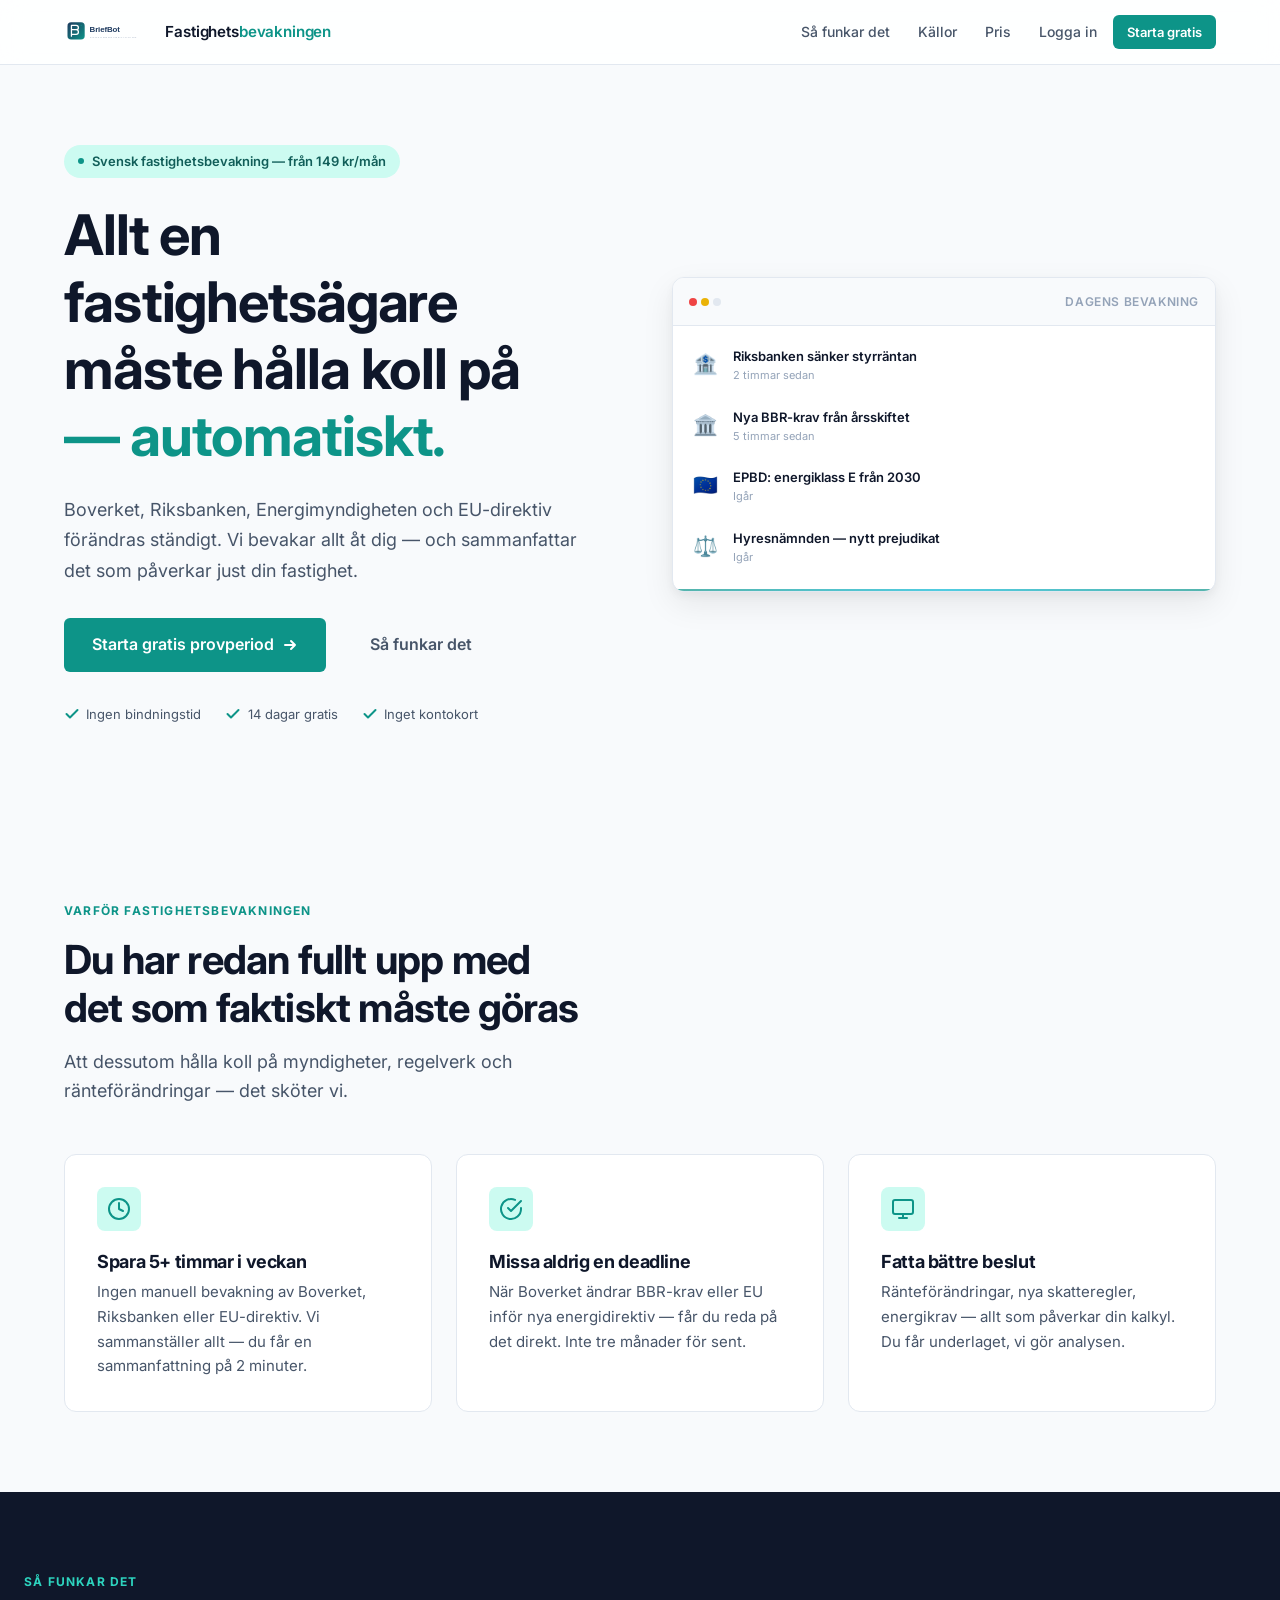
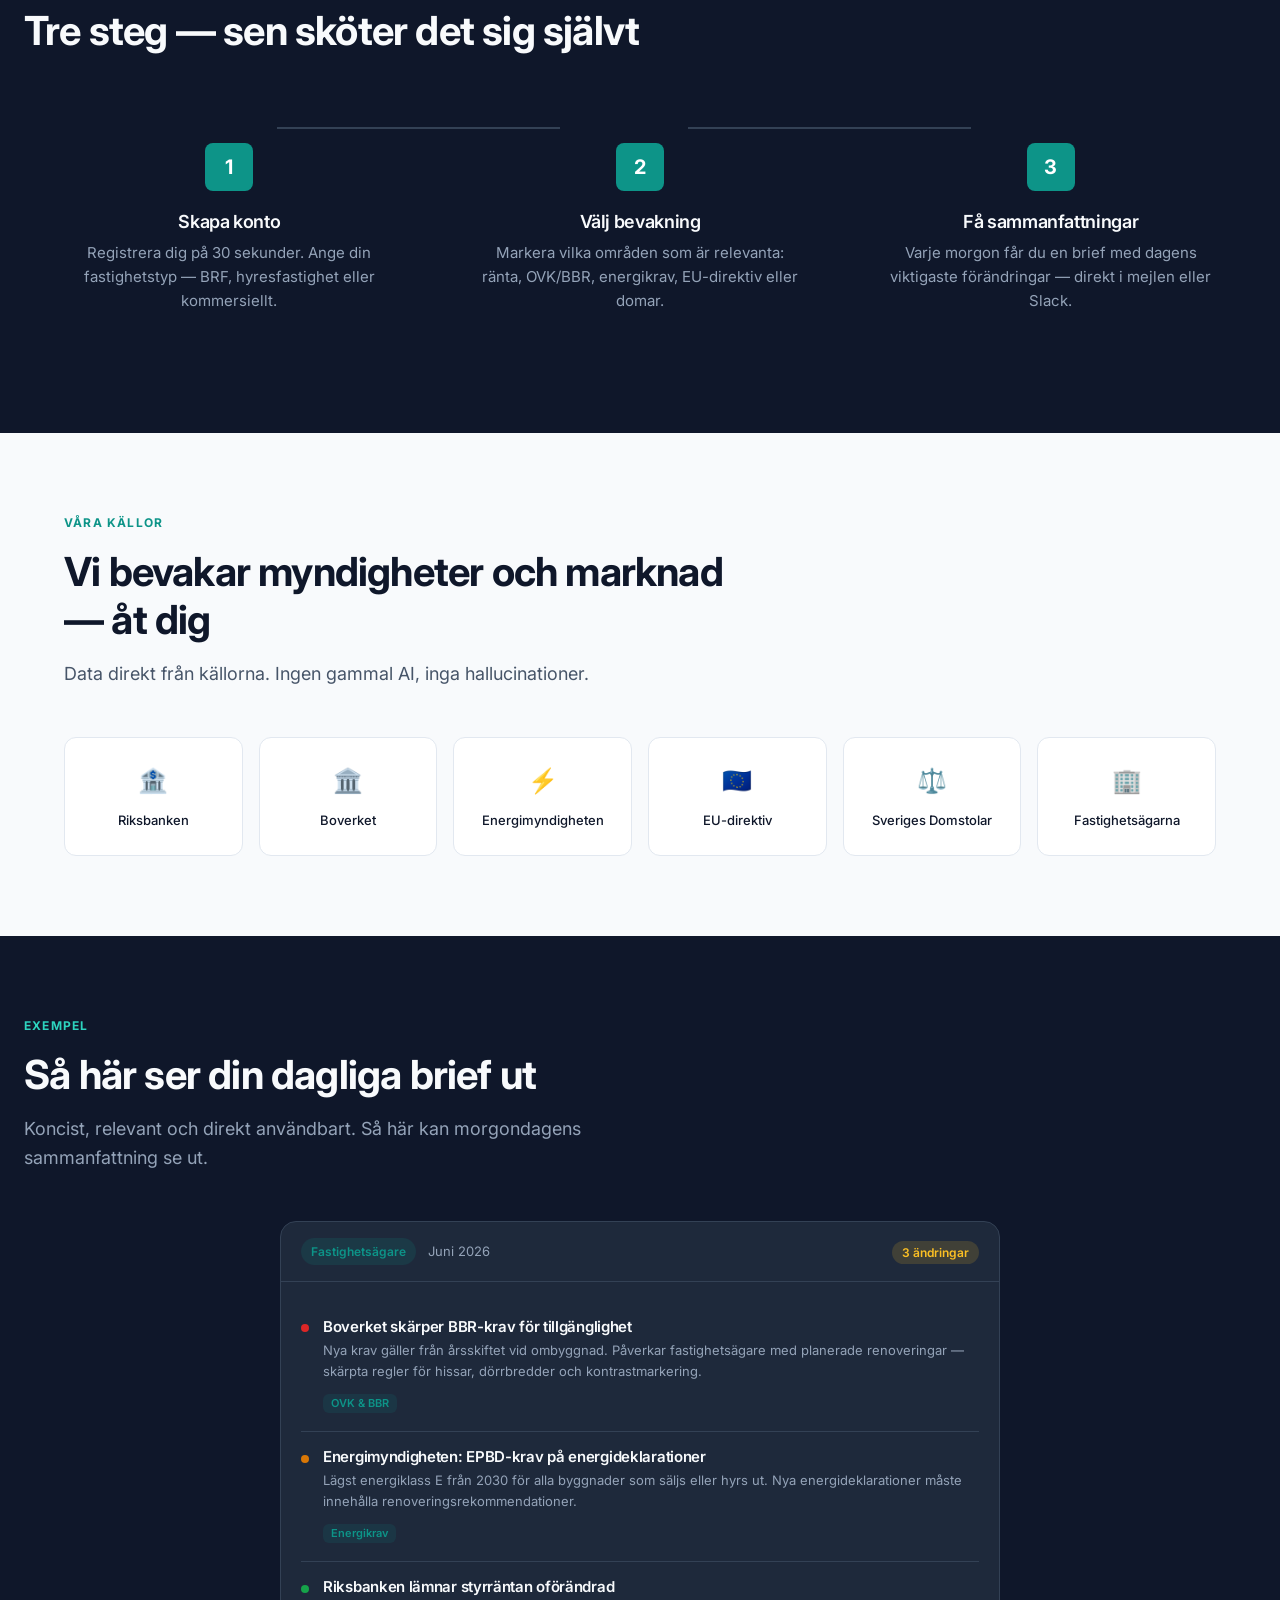
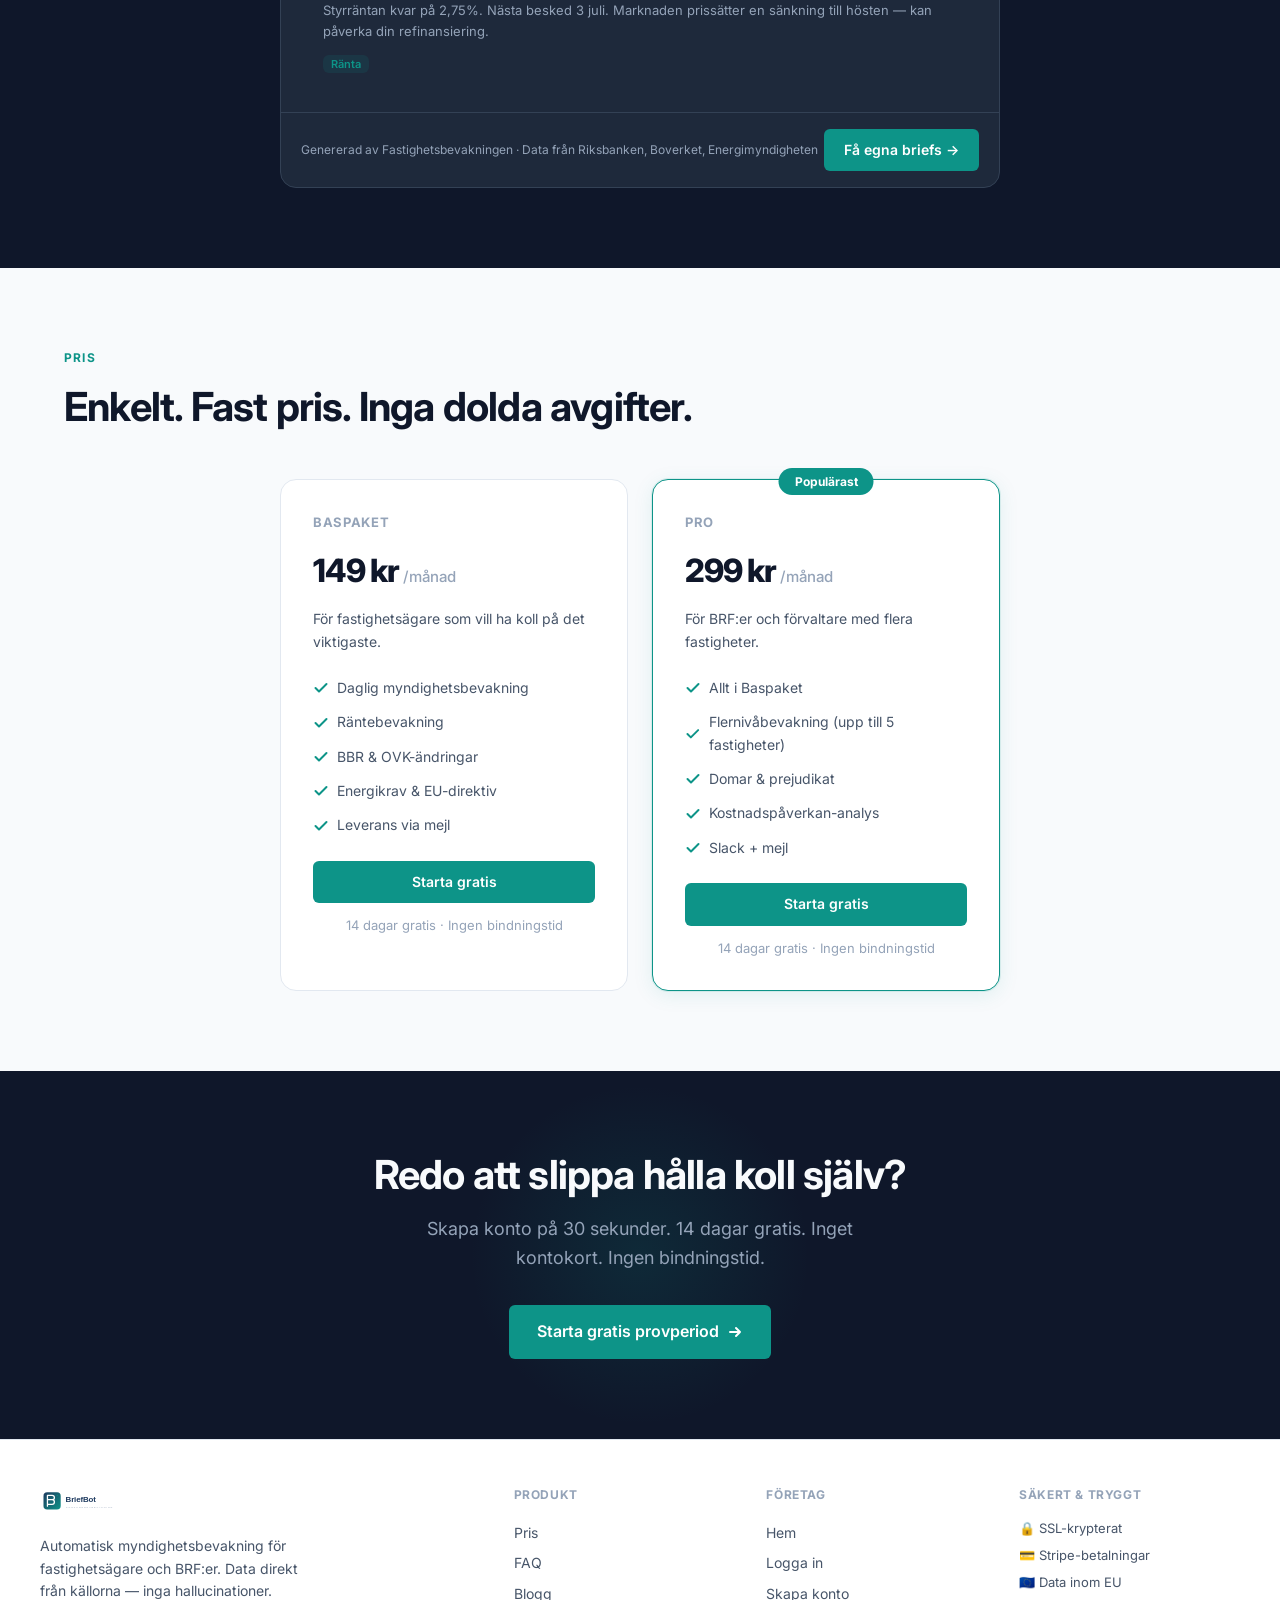
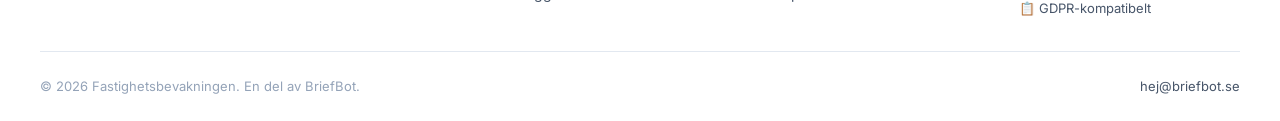
==== commit bd35a81b: "Redesign: helt ny landningssida — modern, premium, skandinavisk design - Nytt designsystem: teal-acc" ====
--- a/index.html
+++ b/index.html
@@ -3,179 +3,405 @@
 <head>
   <meta charset="UTF-8">
   <meta name="viewport" content="width=device-width, initial-scale=1.0">
-  <title>BriefBot — Automatisk konkurrentbevakning för småföretag | Från 99 kr/mån</title>
-  <meta name="description" content="BriefBot är billig konkurrentbevakning för småföretag. Få dagliga AI-briefs om dina konkurrenter — precis som storföretagen. Från 99 kr/mån. Första ämnet gratis för alltid.">
-  <meta name="keywords" content="konkurrentbevakning, marknadsbevakning, AI-analys, omvärldsbevakning, konkurrentanalys, briefbot, svensk AI, småföretag, billig omvärldsbevakning, automatisk konkurrentanalys">
+  <title>Fastighetsbevakningen — Automatisk myndighetsbevakning för fastighetsägare | Från 149 kr/mån</title>
+  <meta name="description" content="Fastighetsbevakningen håller koll på Boverket, Riksbanken, Energimyndigheten och EU-direktiv — automatiskt. Dagliga sammanfattningar direkt till dig. Från 149 kr/mån.">
   <meta name="robots" content="index, follow">
   <link rel="canonical" href="https://briefbot.se/">
-
-  <!-- Open Graph / Social preview -->
-  <meta property="og:title" content="BriefBot — Konkurrentbevakning för småföretag | Från 99 kr/mån">
-  <meta property="og:description" content="Billig automatisk konkurrentbevakning för småföretag. AI-briefs med aktuell webbdata. Från 99 kr/mån. Första ämnet gratis för alltid.">
+  <meta property="og:title" content="Fastighetsbevakningen — Automatisk myndighetsbevakning | Från 149 kr/mån">
+  <meta property="og:description" content="Allt en fastighetsägare måste hålla koll på — automatiskt. Boverket, Riksbanken, Energimyndigheten, EU-direktiv. Dagliga sammanfattningar.">
   <meta property="og:url" content="https://briefbot.se/">
   <meta property="og:type" content="website">
   <meta property="og:locale" content="sv_SE">
-  <meta property="og:image" content="https://briefbot.se/og-image.png">
-  <meta property="og:image:width" content="1200">
-  <meta property="og:image:height" content="630">
   <meta name="twitter:card" content="summary_large_image">
-  <meta name="twitter:title" content="BriefBot — Konkurrentbevakning för småföretag | Från 99 kr/mån">
-  <meta name="twitter:description" content="Billig automatisk konkurrentbevakning. AI-briefs med aktuell data. Från 99 kr/mån. Första ämnet gratis.">
-  <meta name="twitter:image" content="https://briefbot.se/og-image.png">
-
-  <!-- Structured data for Google -->
+
+  <link rel="preconnect" href="https://fonts.googleapis.com">
+  <link rel="preconnect" href="https://fonts.gstatic.com" crossorigin>
+  <link href="https://fonts.googleapis.com/css2?family=Inter:wght@300;400;500;600;700;800&display=swap" rel="stylesheet">
+  <link rel="icon" href="/briefbot-logo-square.svg">
+  <link rel="stylesheet" href="/app.css?v=8">
+
   <script type="application/ld+json">
   {
     "@context": "https://schema.org",
     "@type": "SoftwareApplication",
-    "name": "BriefBot",
+    "name": "Fastighetsbevakningen",
     "applicationCategory": "BusinessApplication",
     "operatingSystem": "Web",
-    "description": "AI-driven konkurrentbevakning för småföretag. Få dagliga briefs om dina konkurrenter automatiskt. Från 99 kr/mån.",
-    "offers": [
-      {
-        "@type": "Offer",
-        "name": "Free",
-        "price": "0",
-        "priceCurrency": "SEK",
-        "description": "1 ämne gratis för alltid"
-      },
-      {
-        "@type": "Offer",
-        "name": "Pro",
-        "price": "99",
-        "priceCurrency": "SEK"
-      }
-    ],
-    "author": {
-      "@type": "Organization",
-      "name": "BriefBot"
+    "description": "Automatisk myndighetsbevakning för fastighetsägare och BRF:er. Dagliga sammanfattningar från Boverket, Riksbanken, Energimyndigheten och EU.",
+    "offers": {
+      "@type": "Offer",
+      "price": "149",
+      "priceCurrency": "SEK"
     }
   }
   </script>
-
-  <!-- FAQ Schema for rich search results -->
-  <script type="application/ld+json">
-  {
-    "@context": "https://schema.org",
-    "@type": "FAQPage",
-    "mainEntity": [
-      {
-        "@type": "Question",
-        "name": "Vad är BriefBot?",
-        "acceptedAnswer": { "@type": "Answer", "text": "BriefBot är en AI-driven konkurrentbevakningstjänst för småföretag. Du väljer ämnen och BriefBot genererar dagliga briefs med analyser av konkurrenter och marknadsnyheter automatiskt." }
-      },
-      {
-        "@type": "Question",
-        "name": "Vad kostar BriefBot?",
-        "acceptedAnswer": { "@type": "Answer", "text": "BriefBot kostar 99 kr/månad för Pro med 5 ämnen och har en gratis-nivå med 1 ämne för alltid. Meltwater kostar cirka 15 000 kr/månad i jämförelse." }
-      },
-      {
-        "@type": "Question",
-        "name": "Hur fungerar BriefBot?",
-        "acceptedAnswer": { "@type": "Answer", "text": "Du lägger till ämnen och nyckelord. BriefBot använder AI för att dagligen söka efter nyheter och analyser, och skickar en sammanfattad brief med insikter och handlingsrekommendationer." }
-      },
-      {
-        "@type": "Question",
-        "name": "Kan jag prova BriefBot gratis?",
-        "acceptedAnswer": { "@type": "Answer", "text": "Ja, gratis-nivån ger 1 ämne för alltid. Inget kreditkort krävs." }
-      },
-      {
-        "@type": "Question",
-        "name": "Hur skiljer BriefBot sig från Meltwater?",
-        "acceptedAnswer": { "@type": "Answer", "text": "Meltwater kostar från 15 000 kr/månad för storföretag. BriefBot kostar 0-99 kr/månad och är helautomatiserat med AI. Samma typ av insikter till en bråkdel av priset." }
-      },
-      {
-        "@type": "Question",
-        "name": "Är min data säker hos BriefBot?",
-        "acceptedAnswer": { "@type": "Answer", "text": "Ja. All trafik är SSL-krypterad. Betalningar hanteras av Stripe. Servrarna finns inom EU. BriefBot är GDPR-kompatibel." }
-      },
-      {
-        "@type": "Question",
-        "name": "Kan jag avsluta min prenumeration när jag vill?",
-        "acceptedAnswer": { "@type": "Answer", "text": "Ja, du kan säga upp när som helst. Ingen bindningstid, inga avgifter. Du behåller åtkomst under resten av perioden." }
-      },
-      {
-        "@type": "Question",
-        "name": "Vad kostar BriefBot?",
-        "acceptedAnswer": { "@type": "Answer", "text": "BriefBot kostar 99 kr/månad för upp till 5 ämnen. Första ämnet är gratis för alltid. 14 dagars gratis provperiod." }
-      },
-      {
-        "@type": "Question",
-        "name": "Hur fungerar konkurrentbevakningen?",
-        "acceptedAnswer": { "@type": "Answer", "text": "Du lägger till ämnen du vill bevaka. BriefBot söker webben med Google Search och skapar AI-briefs på svenska med analys och handlingsrekommendationer." }
-      }
-    ]
-  }
-  </script>
-
-  <!-- Preload critical resources -->
-  <link rel="preconnect" href="https://fonts.googleapis.com">
-  <link rel="preconnect" href="https://fonts.gstatic.com" crossorigin>
-  <link href="https://fonts.googleapis.com/css2?family=Inter:wght@400;500;600;700;800&display=swap" rel="stylesheet">
-
-  <!-- App styles -->
-  <link rel="stylesheet" href="/app.css?v=6">
-
-  <!-- Favicon -->
-  <link rel="icon" href="/briefbot-logo-square.svg">
-  <link rel="apple-touch-icon" href="/briefbot-logo-square.svg">
 </head>
 <body>
-  <!-- Toast container -->
-  <div id="toast-container" aria-live="polite" aria-atomic="true"></div>
-
-  <!-- Cookie consent banner (hidden by default) -->
-  <div id="cookie-consent" class="cookie-banner" role="dialog" aria-label="Cookie-inställningar">
-    <p>BriefBot använder cookies för att fungera och för att förbättra din upplevelse. <a href="#faq" onclick="navigate('faq')">Läs mer</a></p>
-    <div class="cookie-actions">
-      <button class="btn btn-outline btn-sm" onclick="rejectCookies()">Endast nödvändiga</button>
-      <button class="btn btn-primary btn-sm" onclick="acceptCookies()">Godkänn alla</button>
-    </div>
-  </div>
-
-  <!-- Outlogged app (public pages) -->
-  <div id="app-loggedout" class="page active">
-    <!-- Pages rendered by app.js -->
-    <div id="page-home" class="page"></div>
-    <div id="page-login" class="page"></div>
-    <div id="page-signup" class="page"></div>
-    <div id="page-reset" class="page"></div>
-    <div id="page-faq-out" class="page"></div>
-    <div id="page-blog-out" class="page"></div>
-    <div id="page-pricing-out" class="page"></div>
-  </div>
-
-  <!-- Logged-in app -->
-  <div id="app-dashboard" class="page">
-    <nav id="dash-nav" class="nav"></nav>
-    <div class="dashboard-grid">
-      <aside class="sidebar" id="sidebar">
-        <h3>Meny</h3>
-        <ul class="sidebar-menu">
-          <li><a href="#dashboard" onclick="navigate('dashboard')">📊 Översikt</a></li>
-          <li><a href="#topics" onclick="navigate('topics')">📡 Ämnen</a></li>
-          <li><a href="#briefs" onclick="navigate('briefs')">📄 Briefs</a></li>
-          <li><a href="#pricing" onclick="navigate('pricing')">💳 Pris</a></li>
-          <li><a href="#profile" onclick="navigate('profile')">👤 Profil</a></li>
-          <li><a href="#faq" onclick="navigate('faq')">❓ FAQ</a></li>
-          <li style="margin-top:2rem"><a href="#" onclick="handleLogout()" style="color:var(--danger)">🚪 Logga ut</a></li>
-        </ul>
-      </aside>
-      <main class="main-content" id="main-content">
-        <div id="page-dashboard" class="page"></div>
-        <div id="page-topics" class="page"></div>
-        <div id="page-briefs" class="page"></div>
-        <div id="page-newsletter" class="page"></div>
-        <div id="page-pricing" class="page"></div>
-        <div id="page-profile" class="page"></div>
-        <div id="page-payment" class="page"></div>
-        <div id="page-faq" class="page"></div>
-        <div id="page-reset" class="page"></div>
-      </main>
-    </div>
-  </div>
-
-  <script src="/app.js?v=7"></script>
+
+<!-- Navigation -->
+<header class="header">
+  <div class="header-inner">
+    <a href="/" class="logo">
+      <img src="/briefbot-logo.svg" alt="Fastighetsbevakningen" class="logo-img">
+      <span class="logo-text">Fastighets<span class="logo-accent">bevakningen</span></span>
+    </a>
+    <nav class="nav-desktop">
+      <a href="#hur" class="nav-link">Så funkar det</a>
+      <a href="#kallor" class="nav-link">Källor</a>
+      <a href="#pris" class="nav-link">Pris</a>
+      <a href="/app.html" class="nav-link">Logga in</a>
+      <a href="/app.html#signup" class="btn btn-primary btn-sm">Starta gratis</a>
+    </nav>
+    <button class="nav-toggle" id="navToggle" aria-label="Meny">
+      <span></span><span></span><span></span>
+    </button>
+  </div>
+</header>
+
+<!-- Hero -->
+<section class="hero">
+  <div class="hero-grid">
+    <div class="hero-content">
+      <div class="hero-badge">
+        <span class="badge-dot"></span>
+        Svensk fastighetsbevakning — från 149 kr/mån
+      </div>
+      <h1 class="hero-title">
+        Allt en fastighetsägare<br>måste hålla koll på<br><span class="hero-highlight">— automatiskt.</span>
+      </h1>
+      <p class="hero-sub">
+        Boverket, Riksbanken, Energimyndigheten och EU-direktiv förändras ständigt.
+        Vi bevakar allt åt dig — och sammanfattar det som påverkar just din fastighet.
+      </p>
+      <div class="hero-actions">
+        <a href="/app.html#signup" class="btn btn-primary btn-lg">
+          Starta gratis provperiod
+          <svg width="16" height="16" viewBox="0 0 16 16" fill="none"><path d="M3 8h10M9 4l4 4-4 4" stroke="currentColor" stroke-width="2" stroke-linecap="round" stroke-linejoin="round"/></svg>
+        </a>
+        <a href="#hur" class="btn btn-ghost btn-lg">Så funkar det</a>
+      </div>
+      <div class="hero-trust">
+        <div class="trust-item">
+          <svg width="16" height="16" viewBox="0 0 16 16" fill="none"><path d="M13.5 4L6 11.5 2.5 8" stroke="#0d9488" stroke-width="2" stroke-linecap="round" stroke-linejoin="round"/></svg>
+          Ingen bindningstid
+        </div>
+        <div class="trust-item">
+          <svg width="16" height="16" viewBox="0 0 16 16" fill="none"><path d="M13.5 4L6 11.5 2.5 8" stroke="#0d9488" stroke-width="2" stroke-linecap="round" stroke-linejoin="round"/></svg>
+          14 dagar gratis
+        </div>
+        <div class="trust-item">
+          <svg width="16" height="16" viewBox="0 0 16 16" fill="none"><path d="M13.5 4L6 11.5 2.5 8" stroke="#0d9488" stroke-width="2" stroke-linecap="round" stroke-linejoin="round"/></svg>
+          Inget kontokort
+        </div>
+      </div>
+    </div>
+    <div class="hero-visual">
+      <div class="hero-card">
+        <div class="hero-card-header">
+          <div class="hero-card-dots">
+            <span></span><span></span><span></span>
+          </div>
+          <span class="hero-card-label">Dagens bevakning</span>
+        </div>
+        <div class="hero-card-body">
+          <div class="hero-card-item pulse">
+            <div class="hero-card-icon">🏦</div>
+            <div>
+              <div class="hero-card-title">Riksbanken sänker styrräntan</div>
+              <div class="hero-card-meta">2 timmar sedan</div>
+            </div>
+          </div>
+          <div class="hero-card-item">
+            <div class="hero-card-icon">🏛️</div>
+            <div>
+              <div class="hero-card-title">Nya BBR-krav från årsskiftet</div>
+              <div class="hero-card-meta">5 timmar sedan</div>
+            </div>
+          </div>
+          <div class="hero-card-item">
+            <div class="hero-card-icon">🇪🇺</div>
+            <div>
+              <div class="hero-card-title">EPBD: energiklass E från 2030</div>
+              <div class="hero-card-meta">Igår</div>
+            </div>
+          </div>
+          <div class="hero-card-item">
+            <div class="hero-card-icon">⚖️</div>
+            <div>
+              <div class="hero-card-title">Hyresnämnden — nytt prejudikat</div>
+              <div class="hero-card-meta">Igår</div>
+            </div>
+          </div>
+        </div>
+        <div class="hero-card-footer">
+          <div class="hero-card-glow"></div>
+        </div>
+      </div>
+    </div>
+  </div>
+</section>
+
+<!-- Problem/Value -->
+<section class="value-section" id="varfor">
+  <div class="section-label">VARFÖR FASTIGHETSBEVAKNINGEN</div>
+  <h2 class="section-title">Du har redan fullt upp med<br>det som faktiskt måste göras</h2>
+  <p class="section-sub">Att dessutom hålla koll på myndigheter, regelverk och ränteförändringar — det sköter vi.</p>
+  <div class="value-grid">
+    <div class="value-card">
+      <div class="value-icon">
+        <svg width="24" height="24" viewBox="0 0 24 24" fill="none" stroke="#0d9488" stroke-width="2" stroke-linecap="round" stroke-linejoin="round"><circle cx="12" cy="12" r="10"/><path d="M12 6v6l4 2"/></svg>
+      </div>
+      <h3>Spara 5+ timmar i veckan</h3>
+      <p>Ingen manuell bevakning av Boverket, Riksbanken eller EU-direktiv. Vi sammanställer allt — du får en sammanfattning på 2 minuter.</p>
+    </div>
+    <div class="value-card">
+      <div class="value-icon">
+        <svg width="24" height="24" viewBox="0 0 24 24" fill="none" stroke="#0d9488" stroke-width="2" stroke-linecap="round" stroke-linejoin="round"><path d="M22 11.08V12a10 10 0 1 1-5.93-9.14"/><polyline points="22 4 12 14.01 9 11.01"/></svg>
+      </div>
+      <h3>Missa aldrig en deadline</h3>
+      <p>När Boverket ändrar BBR-krav eller EU inför nya energidirektiv — får du reda på det direkt. Inte tre månader för sent.</p>
+    </div>
+    <div class="value-card">
+      <div class="value-icon">
+        <svg width="24" height="24" viewBox="0 0 24 24" fill="none" stroke="#0d9488" stroke-width="2" stroke-linecap="round" stroke-linejoin="round"><rect x="2" y="3" width="20" height="14" rx="2" ry="2"/><line x1="8" y1="21" x2="16" y2="21"/><line x1="12" y1="17" x2="12" y2="21"/></svg>
+      </div>
+      <h3>Fatta bättre beslut</h3>
+      <p>Ränteförändringar, nya skatteregler, energikrav — allt som påverkar din kalkyl. Du får underlaget, vi gör analysen.</p>
+    </div>
+  </div>
+</section>
+
+<!-- How it works -->
+<section class="steps-section" id="hur">
+  <div class="section-label">SÅ FUNKAR DET</div>
+  <h2 class="section-title">Tre steg — sen sköter det sig självt</h2>
+  <div class="steps-grid">
+    <div class="step-card">
+      <div class="step-number">1</div>
+      <div class="step-line"></div>
+      <h3>Skapa konto</h3>
+      <p>Registrera dig på 30 sekunder. Ange din fastighetstyp — BRF, hyresfastighet eller kommersiellt.</p>
+    </div>
+    <div class="step-card">
+      <div class="step-number">2</div>
+      <div class="step-line"></div>
+      <h3>Välj bevakning</h3>
+      <p>Markera vilka områden som är relevanta: ränta, OVK/BBR, energikrav, EU-direktiv eller domar.</p>
+    </div>
+    <div class="step-card">
+      <div class="step-number">3</div>
+      <h3>Få sammanfattningar</h3>
+      <p>Varje morgon får du en brief med dagens viktigaste förändringar — direkt i mejlen eller Slack.</p>
+    </div>
+  </div>
+</section>
+
+<!-- Sources -->
+<section class="sources-section" id="kallor">
+  <div class="section-label">VÅRA KÄLLOR</div>
+  <h2 class="section-title">Vi bevakar myndigheter och marknad<br>— åt dig</h2>
+  <p class="section-sub">Data direkt från källorna. Ingen gammal AI, inga hallucinationer.</p>
+  <div class="sources-grid">
+    <div class="source-card">
+      <div class="source-icon">🏦</div>
+      <span>Riksbanken</span>
+    </div>
+    <div class="source-card">
+      <div class="source-icon">🏛️</div>
+      <span>Boverket</span>
+    </div>
+    <div class="source-card">
+      <div class="source-icon">⚡</div>
+      <span>Energimyndigheten</span>
+    </div>
+    <div class="source-card">
+      <div class="source-icon">🇪🇺</div>
+      <span>EU-direktiv</span>
+    </div>
+    <div class="source-card">
+      <div class="source-icon">⚖️</div>
+      <span>Sveriges Domstolar</span>
+    </div>
+    <div class="source-card">
+      <div class="source-icon">🏢</div>
+      <span>Fastighetsägarna</span>
+    </div>
+  </div>
+</section>
+
+<!-- Demo Brief -->
+<section class="demo-section" id="exempel">
+  <div class="section-label">EXEMPEL</div>
+  <h2 class="section-title">Så här ser din dagliga brief ut</h2>
+  <p class="section-sub">Koncist, relevant och direkt användbart. Så här kan morgondagens sammanfattning se ut.</p>
+  <div class="demo-card">
+    <div class="demo-header">
+      <div class="demo-header-left">
+        <span class="demo-badge">Fastighetsägare</span>
+        <span class="demo-date">Juni 2026</span>
+      </div>
+      <div class="demo-header-right">
+        <span class="demo-pill">3 ändringar</span>
+      </div>
+    </div>
+    <div class="demo-body">
+      <div class="demo-item">
+        <div class="demo-item-marker demo-marker-red"></div>
+        <div>
+          <h4>Boverket skärper BBR-krav för tillgänglighet</h4>
+          <p>Nya krav gäller från årsskiftet vid ombyggnad. Påverkar fastighetsägare med planerade renoveringar — skärpta regler för hissar, dörrbredder och kontrastmarkering.</p>
+          <span class="demo-tag">OVK & BBR</span>
+        </div>
+      </div>
+      <div class="demo-item">
+        <div class="demo-item-marker demo-marker-amber"></div>
+        <div>
+          <h4>Energimyndigheten: EPBD-krav på energideklarationer</h4>
+          <p>Lägst energiklass E från 2030 för alla byggnader som säljs eller hyrs ut. Nya energideklarationer måste innehålla renoveringsrekommendationer.</p>
+          <span class="demo-tag">Energikrav</span>
+        </div>
+      </div>
+      <div class="demo-item">
+        <div class="demo-item-marker demo-marker-green"></div>
+        <div>
+          <h4>Riksbanken lämnar styrräntan oförändrad</h4>
+          <p>Styrräntan kvar på 2,75%. Nästa besked 3 juli. Marknaden prissätter en sänkning till hösten — kan påverka din refinansiering.</p>
+          <span class="demo-tag">Ränta</span>
+        </div>
+      </div>
+    </div>
+    <div class="demo-footer">
+      <span>Genererad av Fastighetsbevakningen · Data från Riksbanken, Boverket, Energimyndigheten</span>
+      <a href="/app.html#signup" class="btn btn-primary">Få egna briefs →</a>
+    </div>
+  </div>
+</section>
+
+<!-- Pricing -->
+<section class="pricing-section" id="pris">
+  <div class="section-label">PRIS</div>
+  <h2 class="section-title">Enkelt. Fast pris. Inga dolda avgifter.</h2>
+  <div class="pricing-grid">
+    <div class="pricing-card">
+      <div class="pricing-level">Baspaket</div>
+      <div class="pricing-price">
+        <span class="pricing-amount">149 kr</span>
+        <span class="pricing-period">/månad</span>
+      </div>
+      <p class="pricing-desc">För fastighetsägare som vill ha koll på det viktigaste.</p>
+      <ul class="pricing-features">
+        <li><svg width="16" height="16" viewBox="0 0 16 16" fill="none"><path d="M13.5 4L6 11.5 2.5 8" stroke="#0d9488" stroke-width="2" stroke-linecap="round" stroke-linejoin="round"/></svg> Daglig myndighetsbevakning</li>
+        <li><svg width="16" height="16" viewBox="0 0 16 16" fill="none"><path d="M13.5 4L6 11.5 2.5 8" stroke="#0d9488" stroke-width="2" stroke-linecap="round" stroke-linejoin="round"/></svg> Räntebevakning</li>
+        <li><svg width="16" height="16" viewBox="0 0 16 16" fill="none"><path d="M13.5 4L6 11.5 2.5 8" stroke="#0d9488" stroke-width="2" stroke-linecap="round" stroke-linejoin="round"/></svg> BBR & OVK-ändringar</li>
+        <li><svg width="16" height="16" viewBox="0 0 16 16" fill="none"><path d="M13.5 4L6 11.5 2.5 8" stroke="#0d9488" stroke-width="2" stroke-linecap="round" stroke-linejoin="round"/></svg> Energikrav & EU-direktiv</li>
+        <li><svg width="16" height="16" viewBox="0 0 16 16" fill="none"><path d="M13.5 4L6 11.5 2.5 8" stroke="#0d9488" stroke-width="2" stroke-linecap="round" stroke-linejoin="round"/></svg> Leverans via mejl</li>
+      </ul>
+      <a href="/app.html#signup" class="btn btn-primary btn-full">Starta gratis</a>
+      <p class="pricing-trial">14 dagar gratis · Ingen bindningstid</p>
+    </div>
+    <div class="pricing-card pricing-featured">
+      <div class="pricing-badge">Populärast</div>
+      <div class="pricing-level">Pro</div>
+      <div class="pricing-price">
+        <span class="pricing-amount">299 kr</span>
+        <span class="pricing-period">/månad</span>
+      </div>
+      <p class="pricing-desc">För BRF:er och förvaltare med flera fastigheter.</p>
+      <ul class="pricing-features">
+        <li><svg width="16" height="16" viewBox="0 0 16 16" fill="none"><path d="M13.5 4L6 11.5 2.5 8" stroke="#0d9488" stroke-width="2" stroke-linecap="round" stroke-linejoin="round"/></svg> Allt i Baspaket</li>
+        <li><svg width="16" height="16" viewBox="0 0 16 16" fill="none"><path d="M13.5 4L6 11.5 2.5 8" stroke="#0d9488" stroke-width="2" stroke-linecap="round" stroke-linejoin="round"/></svg> Flernivåbevakning (upp till 5 fastigheter)</li>
+        <li><svg width="16" height="16" viewBox="0 0 16 16" fill="none"><path d="M13.5 4L6 11.5 2.5 8" stroke="#0d9488" stroke-width="2" stroke-linecap="round" stroke-linejoin="round"/></svg> Domar & prejudikat</li>
+        <li><svg width="16" height="16" viewBox="0 0 16 16" fill="none"><path d="M13.5 4L6 11.5 2.5 8" stroke="#0d9488" stroke-width="2" stroke-linecap="round" stroke-linejoin="round"/></svg> Kostnadspåverkan-analys</li>
+        <li><svg width="16" height="16" viewBox="0 0 16 16" fill="none"><path d="M13.5 4L6 11.5 2.5 8" stroke="#0d9488" stroke-width="2" stroke-linecap="round" stroke-linejoin="round"/></svg> Slack + mejl</li>
+      </ul>
+      <a href="/app.html#signup" class="btn btn-primary btn-full">Starta gratis</a>
+      <p class="pricing-trial">14 dagar gratis · Ingen bindningstid</p>
+    </div>
+  </div>
+</section>
+
+<!-- CTA -->
+<section class="cta-section">
+  <div class="cta-glow"></div>
+  <h2>Redo att slippa hålla koll själv?</h2>
+  <p>Skapa konto på 30 sekunder. 14 dagar gratis. Inget kontokort. Ingen bindningstid.</p>
+  <a href="/app.html#signup" class="btn btn-primary btn-lg">
+    Starta gratis provperiod
+    <svg width="16" height="16" viewBox="0 0 16 16" fill="none"><path d="M3 8h10M9 4l4 4-4 4" stroke="currentColor" stroke-width="2" stroke-linecap="round" stroke-linejoin="round"/></svg>
+  </a>
+</section>
+
+<!-- Footer -->
+<footer class="footer">
+  <div class="footer-grid">
+    <div class="footer-brand">
+      <img src="/briefbot-logo.svg" alt="Fastighetsbevakningen" style="height:28px">
+      <p>Automatisk myndighetsbevakning för fastighetsägare och BRF:er. Data direkt från källorna — inga hallucinationer.</p>
+    </div>
+    <div class="footer-col">
+      <h4>Produkt</h4>
+      <a href="#pris">Pris</a>
+      <a href="/app.html#faq">FAQ</a>
+      <a href="/app.html#blog">Blogg</a>
+    </div>
+    <div class="footer-col">
+      <h4>Företag</h4>
+      <a href="/">Hem</a>
+      <a href="/app.html">Logga in</a>
+      <a href="/app.html#signup">Skapa konto</a>
+    </div>
+    <div class="footer-col">
+      <h4>Säkert & tryggt</h4>
+      <div class="footer-trust">
+        <span>🔒 SSL-krypterat</span>
+        <span>💳 Stripe-betalningar</span>
+        <span>🇪🇺 Data inom EU</span>
+        <span>📋 GDPR-kompatibelt</span>
+      </div>
+    </div>
+  </div>
+  <div class="footer-bottom">
+    <span>© 2026 Fastighetsbevakningen. En del av BriefBot.</span>
+    <a href="mailto:hej@briefbot.se">hej@briefbot.se</a>
+  </div>
+</footer>
+
+<script>
+// Mobile nav toggle
+document.getElementById('navToggle').addEventListener('click', function() {
+  document.querySelector('.nav-desktop').classList.toggle('nav-open');
+  this.classList.toggle('active');
+});
+
+// Smooth scroll for anchor links
+document.querySelectorAll('a[href^="#"]').forEach(link => {
+  link.addEventListener('click', function(e) {
+    const target = document.querySelector(this.getAttribute('href'));
+    if (target) {
+      e.preventDefault();
+      target.scrollIntoView({ behavior: 'smooth', block: 'start' });
+      // Close mobile nav if open
+      document.querySelector('.nav-desktop').classList.remove('nav-open');
+      document.getElementById('navToggle').classList.remove('active');
+    }
+  });
+});
+
+// Intersection Observer for scroll animations
+const observerOptions = { threshold: 0.1, rootMargin: '0px 0px -50px 0px' };
+const observer = new IntersectionObserver((entries) => {
+  entries.forEach(entry => {
+    if (entry.isIntersecting) {
+      entry.target.classList.add('visible');
+    }
+  });
+}, observerOptions);
+
+document.querySelectorAll('.value-card, .step-card, .source-card, .demo-card, .pricing-card').forEach(el => {
+  el.classList.add('scroll-reveal');
+  observer.observe(el);
+});
+</script>
+
 </body>
 </html>
--- a/app.css
+++ b/app.css
@@ -1,845 +1,856 @@
-/* BriefBot — Complete Styles v3 (Premium UX) */
+/* Fastighetsbevakningen — Design System v8 */
+/* =========================================== */
+
 :root {
-  --bg: #0a0a0b;
-  --bg-card: #18181b;
-  --bg-card-hover: #1f1f23;
-  --bg-elevated: #1c1c20;
-  --border: #27272a;
-  --border-light: #3f3f46;
-  --text: #e4e4e7;
-  --text-muted: #a1a1aa;
-  --text-dim: #52525b;
-  --primary: #3b82f6;
-  --primary-hover: #2563eb;
-  --primary-bg: rgba(59,130,246,0.12);
-  --primary-glow: rgba(59,130,246,0.25);
-  --success: #22c55e;
-  --success-bg: rgba(34,197,94,0.12);
-  --warning: #eab308;
-  --warning-bg: rgba(234,179,8,0.12);
-  --danger: #ef4444;
-  --danger-bg: rgba(239,68,68,0.12);
+  /* Colors */
+  --bg: #f8fafc;
+  --bg-white: #ffffff;
+  --bg-dark: #0f172a;
+  --bg-dark-card: #1e293b;
+  --bg-dark-hover: #334155;
+
+  --text: #0f172a;
+  --text-secondary: #475569;
+  --text-muted: #94a3b8;
+  --text-inverse: #f8fafc;
+  --text-inverse-muted: #94a3b8;
+
+  --accent: #0d9488;
+  --accent-hover: #0f766e;
+  --accent-light: #ccfbf1;
+  --accent-dark: #115e59;
+
+  --border: #e2e8f0;
+  --border-dark: #334155;
+
+  --red: #dc2626;
+  --red-light: #fef2f2;
+  --amber: #d97706;
+  --amber-light: #fffbeb;
+  --green: #16a34a;
+
+  /* Typography */
+  --font: 'Inter', -apple-system, BlinkMacSystemFont, 'Segoe UI', Roboto, sans-serif;
+  --font-mono: 'SF Mono', 'JetBrains Mono', ui-monospace, monospace;
+
+  /* Spacing */
+  --radius-sm: 6px;
   --radius: 8px;
   --radius-lg: 12px;
   --radius-xl: 16px;
-  --shadow: 0 1px 3px rgba(0,0,0,0.3);
-  --shadow-md: 0 4px 12px rgba(0,0,0,0.3);
-  --shadow-lg: 0 8px 30px rgba(0,0,0,0.4);
-  --font: 'Inter', -apple-system, BlinkMacSystemFont, sans-serif;
-}
-
-* { margin: 0; padding: 0; box-sizing: border-box; }
+
+  /* Shadows */
+  --shadow-sm: 0 1px 2px rgba(0,0,0,0.05);
+  --shadow: 0 1px 3px rgba(0,0,0,0.08), 0 1px 2px rgba(0,0,0,0.04);
+  --shadow-md: 0 4px 12px rgba(0,0,0,0.06), 0 2px 4px rgba(0,0,0,0.04);
+  --shadow-lg: 0 12px 32px rgba(0,0,0,0.08), 0 4px 8px rgba(0,0,0,0.04);
+  --shadow-glow: 0 0 0 1px rgba(13,148,136,0.1), 0 4px 20px rgba(13,148,136,0.1);
+
+  /* Transition */
+  --transition: 0.2s cubic-bezier(0.4, 0, 0.2, 1);
+}
+
+/* ====== Reset ====== */
+*, *::before, *::after { margin: 0; padding: 0; box-sizing: border-box; }
+
+html { scroll-behavior: smooth; }
 
 body {
   font-family: var(--font);
   background: var(--bg);
   color: var(--text);
   line-height: 1.6;
-  min-height: 100vh;
   -webkit-font-smoothing: antialiased;
   -moz-osx-font-smoothing: grayscale;
 }
 
-/* ====== Scrollbar ====== */
-::-webkit-scrollbar { width: 6px; }
-::-webkit-scrollbar-track { background: transparent; }
-::-webkit-scrollbar-thumb { background: var(--border); border-radius: 3px; }
-::-webkit-scrollbar-thumb:hover { background: var(--text-dim); }
-
-/* ====== Layout ====== */
-.container { max-width: 1200px; margin: 0 auto; padding: 0 1.5rem; }
-.page { display: none; min-height: 100vh; }
-.page.active { display: block; }
-.page-home { background: var(--bg); }
-
-/* ====== Animations ====== */
-@keyframes fadeIn { from { opacity: 0; transform: translateY(8px); } to { opacity: 1; transform: translateY(0); } }
-@keyframes fadeInUp { from { opacity: 0; transform: translateY(20px); } to { opacity: 1; transform: translateY(0); } }
-@keyframes pulseGlow { 0%, 100% { box-shadow: 0 0 8px var(--primary-glow); } 50% { box-shadow: 0 0 20px var(--primary-glow); } }
-@keyframes shimmer { 0% { background-position: -200% 0; } 100% { background-position: 200% 0; } }
-@keyframes slideDown { from { opacity: 0; transform: translateY(-10px); } to { opacity: 1; transform: translateY(0); } }
-@keyframes scaleIn { from { opacity: 0; transform: scale(0.95); } to { opacity: 1; transform: scale(1); } }
-
-.anim-fade { animation: fadeIn 0.4s ease forwards; }
-.anim-fade-up { animation: fadeInUp 0.5s ease forwards; }
-.anim-slide-down { animation: slideDown 0.3s ease forwards; }
-
-/* Stagger children */
-.stagger > * { opacity: 0; animation: fadeInUp 0.5s ease forwards; }
-.stagger > :nth-child(1) { animation-delay: 0.05s; }
-.stagger > :nth-child(2) { animation-delay: 0.1s; }
-.stagger > :nth-child(3) { animation-delay: 0.15s; }
-.stagger > :nth-child(4) { animation-delay: 0.2s; }
-.stagger > :nth-child(5) { animation-delay: 0.25s; }
-
-/* ====== Navigation ====== */
-.nav {
-  display: flex; justify-content: space-between; align-items: center;
-  padding: 0.75rem 1.5rem; border-bottom: 1px solid var(--border);
-  background: rgba(10,10,11,0.92); backdrop-filter: blur(16px) saturate(1.2);
-  position: sticky; top: 0; z-index: 100;
-}
-.nav-logo { font-weight: 800; font-size: 1.25rem; color: #fff; text-decoration: none; display: flex; align-items: center; gap: 0.4rem; }
-.nav-logo span { color: var(--primary); }
-.nav-links { display: flex; gap: 1.25rem; align-items: center; }
-.nav-links a { color: var(--text-muted); text-decoration: none; font-size: 0.875rem; transition: color 0.2s; font-weight: 500; }
-.nav-links a:hover { color: #fff; }
-.nav-links a.active { color: var(--primary); }
-
-.nav-avatar {
-  display: inline-flex; align-items: center; justify-content: center;
-  width: 32px; height: 32px; border-radius: 50%;
-  background: linear-gradient(135deg, var(--primary), #8b5cf6);
-  color: #fff; font-weight: 700; font-size: 0.85rem;
-}
-
-/* Hamburger */
-.hamburger { display: none !important; font-size: 1.25rem; color: var(--text); background: none; border: none; cursor: pointer; padding: 0.25rem; }
+/* ====== Typography ====== */
+h1, h2, h3, h4 { line-height: 1.2; font-weight: 700; letter-spacing: -0.02em; }
+h1 { font-size: clamp(2.25rem, 5vw, 3.5rem); }
+h2 { font-size: clamp(1.75rem, 3.5vw, 2.5rem); }
+h3 { font-size: 1.125rem; }
+
+.section-label {
+  font-size: 0.75rem;
+  font-weight: 700;
+  letter-spacing: 0.1em;
+  text-transform: uppercase;
+  color: var(--accent);
+  margin-bottom: 1rem;
+}
+
+.section-title {
+  margin-bottom: 1rem;
+}
+
+.section-sub {
+  font-size: 1.125rem;
+  color: var(--text-secondary);
+  max-width: 560px;
+  margin-bottom: 3rem;
+}
+
+/* ====== Header ====== */
+.header {
+  position: sticky;
+  top: 0;
+  z-index: 100;
+  background: rgba(255,255,255,0.85);
+  backdrop-filter: blur(12px) saturate(1.5);
+  border-bottom: 1px solid var(--border);
+}
+
+.header-inner {
+  max-width: 1200px;
+  margin: 0 auto;
+  padding: 0 1.5rem;
+  height: 64px;
+  display: flex;
+  align-items: center;
+  justify-content: space-between;
+}
+
+.logo { display: flex; align-items: center; gap: 0.5rem; text-decoration: none; }
+.logo-img { height: 28px; width: auto; }
+.logo-text { font-size: 0.95rem; font-weight: 600; color: var(--text); letter-spacing: -0.01em; }
+.logo-accent { color: var(--accent); }
+
+.nav-desktop { display: flex; align-items: center; gap: 0.25rem; }
+.nav-link {
+  padding: 0.5rem 0.75rem;
+  font-size: 0.875rem;
+  font-weight: 500;
+  color: var(--text-secondary);
+  text-decoration: none;
+  border-radius: var(--radius-sm);
+  transition: all var(--transition);
+}
+.nav-link:hover { color: var(--text); background: var(--bg); }
+
+.nav-toggle {
+  display: none;
+  flex-direction: column;
+  gap: 4px;
+  background: none;
+  border: none;
+  cursor: pointer;
+  padding: 4px;
+}
+.nav-toggle span {
+  display: block;
+  width: 20px;
+  height: 2px;
+  background: var(--text);
+  border-radius: 2px;
+  transition: all var(--transition);
+}
+.nav-toggle.active span:nth-child(1) { transform: rotate(45deg) translate(4px, 4px); }
+.nav-toggle.active span:nth-child(2) { opacity: 0; }
+.nav-toggle.active span:nth-child(3) { transform: rotate(-45deg) translate(4px, -4px); }
 
 /* ====== Buttons ====== */
 .btn {
-  display: inline-flex; align-items: center; gap: 0.5rem;
-  padding: 0.6rem 1.25rem; border-radius: var(--radius);
-  font-weight: 600; font-size: 0.875rem; text-decoration: none;
-  cursor: pointer; border: none; transition: all 0.2s;
-  touch-action: manipulation; user-select: none;
-}
-.btn:disabled { opacity: 0.5; cursor: not-allowed; }
+  display: inline-flex;
+  align-items: center;
+  gap: 0.5rem;
+  font-family: var(--font);
+  font-weight: 600;
+  font-size: 0.875rem;
+  text-decoration: none;
+  border: none;
+  border-radius: var(--radius-sm);
+  cursor: pointer;
+  transition: all var(--transition);
+  white-space: nowrap;
+}
+
 .btn-primary {
-  background: linear-gradient(135deg, var(--primary), #2563eb);
-  color: #fff; box-shadow: 0 2px 8px var(--primary-glow);
-}
-.btn-primary:hover:not(:disabled) { background: linear-gradient(135deg, var(--primary-hover), #1d4ed8); transform: translateY(-1px); box-shadow: 0 4px 16px var(--primary-glow); }
-.btn-outline { background: transparent; color: var(--text); border: 1px solid var(--border); }
-.btn-outline:hover { border-color: var(--primary); color: #fff; background: var(--primary-bg); }
-.btn-sm { padding: 0.4rem 0.875rem; font-size: 0.8rem; }
-.btn-lg { padding: 0.8rem 1.75rem; font-size: 1rem; border-radius: var(--radius-lg); }
-.btn-danger { background: linear-gradient(135deg, var(--danger), #dc2626); color: #fff; }
-.btn-danger:hover { transform: translateY(-1px); }
-.btn-success { background: linear-gradient(135deg, var(--success), #16a34a); color: #fff; }
-.btn-success:hover { transform: translateY(-1px); }
-.btn-ghost { background: transparent; color: var(--text-muted); border: none; }
-.btn-ghost:hover { color: #fff; background: var(--bg-hover); }
-.btn-icon { width: 36px; height: 36px; padding: 0; justify-content: center; border-radius: var(--radius); }
-.btn-icon:hover { border-color: var(--primary); }
-
-/* ====== Glass card ====== */
-.glass-card {
-  background: linear-gradient(135deg, rgba(24,24,27,0.9), rgba(24,24,27,0.7));
-  backdrop-filter: blur(8px);
-  border: 1px solid rgba(255,255,255,0.06);
-  border-radius: var(--radius-lg);
-  box-shadow: 0 4px 20px rgba(0,0,0,0.2);
-}
-
-/* ====== Forms ====== */
-.form-group { margin-bottom: 1rem; }
-.form-group label { display: block; font-size: 0.85rem; font-weight: 500; color: var(--text-muted); margin-bottom: 0.375rem; }
-.form-input {
-  width: 100%; padding: 0.625rem 0.875rem;
-  background: var(--bg-card); border: 1px solid var(--border);
-  border-radius: var(--radius); color: var(--text); font-size: 0.9rem;
-  transition: border-color 0.2s, box-shadow 0.2s;
-}
-.form-input:focus { outline: none; border-color: var(--primary); box-shadow: 0 0 0 3px rgba(59,130,246,0.15); }
-.form-input::placeholder { color: var(--text-dim); }
-select.form-input { cursor: pointer; appearance: none; background-image: url("data:image/svg+xml,%3Csvg xmlns='http://www.w3.org/2000/svg' width='12' height='12' fill='%23a1a1aa' viewBox='0 0 16 16'%3E%3Cpath d='M8 11L3 6h10z'/%3E%3C/svg%3E"); background-repeat: no-repeat; background-position: right 0.75rem center; padding-right: 2rem; }
-
-/* ====== Cards ====== */
-.card {
-  background: var(--bg-card); border: 1px solid var(--border);
-  border-radius: var(--radius-lg); padding: 1.5rem;
-  transition: border-color 0.2s, transform 0.2s;
-}
-.card:hover { border-color: rgba(255,255,255,0.1); }
-.card-title { font-size: 1rem; color: #fff; margin-bottom: 1rem; padding-bottom: 0.75rem; border-bottom: 1px solid var(--border); }
-
-/* ====== Badge ====== */
-.badge {
-  display: inline-flex; align-items: center; padding: 0.2rem 0.6rem;
-  border-radius: 999px; font-size: 0.72rem; font-weight: 600;
-}
-.badge-active { background: var(--success-bg); color: var(--success); }
-.badge-pending { background: var(--warning-bg); color: var(--warning); }
-.badge-inactive { background: var(--danger-bg); color: var(--danger); }
-.badge-primary { background: var(--primary-bg); color: var(--primary); }
-
-/* ====== Status dot ====== */
-.status-dot { width: 8px; height: 8px; border-radius: 50%; display: inline-block; }
-.dot-green { background: var(--success); box-shadow: 0 0 4px rgba(34,197,94,0.5); }
-.dot-gray { background: var(--text-dim); }
-
-/* ====== Modal ====== */
-.modal-overlay {
-  position: fixed; top: 0; left: 0; width: 100%; height: 100%;
-  background: rgba(0,0,0,0.8);
-  display: flex; align-items: center; justify-content: center;
-  z-index: 200; padding: 1rem;
-  animation: fadeIn 0.15s ease;
-}
-.modal {
-  background: var(--bg-card); border-radius: var(--radius-xl);
-  padding: 2rem; width: 100%; max-width: 500px;
-  border: 1px solid var(--border-light);
-  box-shadow: var(--shadow-lg);
-  animation: scaleIn 0.2s ease;
-}
-.modal h2 { margin-bottom: 1.25rem; color: #fff; font-size: 1.2rem; }
-.modal-actions { display: flex; gap: 0.75rem; justify-content: flex-end; margin-top: 1.5rem; }
-
-/* ====== Toast ====== */
-#toast-container {
-  position: fixed; top: 1rem; right: 1rem; z-index: 9999;
-  display: flex; flex-direction: column; gap: 0.5rem;
-  max-width: 380px; width: calc(100% - 2rem);
-}
-.toast {
-  display: flex; align-items: center; gap: 0.625rem;
-  padding: 0.75rem 1rem; border-radius: var(--radius);
-  background: var(--bg-elevated); border: 1px solid var(--border-light);
-  box-shadow: var(--shadow-lg); font-size: 0.875rem;
-  transform: translateX(120%); opacity: 0; transition: all 0.3s ease;
-}
-.toast-visible { transform: translateX(0); opacity: 1; }
-.toast-exit { transform: translateX(120%); opacity: 0; }
-.toast-success { border-left: 3px solid var(--success); }
-.toast-error { border-left: 3px solid var(--danger); }
-.toast-info { border-left: 3px solid var(--primary); }
-.toast-warning { border-left: 3px solid var(--warning); }
-.toast-icon { font-size: 1rem; flex-shrink: 0; }
-
-/* ====== Spinner ====== */
-.spinner {
-  width: 36px; height: 36px; border: 3px solid var(--border);
-  border-top: 3px solid var(--primary); border-radius: 50%;
-  animation: spin 0.8s linear infinite; margin: 0 auto;
-}
-@keyframes spin { 0% { transform: rotate(0deg); } 100% { transform: rotate(360deg); } }
+  background: var(--accent);
+  color: #fff;
+  padding: 0.625rem 1.25rem;
+}
+.btn-primary:hover { background: var(--accent-hover); transform: translateY(-1px); box-shadow: var(--shadow-md); }
+
+.btn-ghost {
+  background: transparent;
+  color: var(--text-secondary);
+  padding: 0.625rem 1.25rem;
+}
+.btn-ghost:hover { color: var(--text); background: var(--bg); }
+
+.btn-sm { padding: 0.4rem 0.875rem; font-size: 0.8125rem; }
+.btn-lg { padding: 0.875rem 1.75rem; font-size: 1rem; }
+.btn-full { width: 100%; justify-content: center; }
 
 /* ====== Hero ====== */
 .hero {
-  text-align: center; padding: 6rem 1.5rem 4rem;
-  position: relative; overflow: hidden;
-  background: radial-gradient(ellipse 60% 40% at 50% -10%, rgba(59,130,246,0.12), transparent),
-              radial-gradient(ellipse 40% 30% at 80% 80%, rgba(139,92,246,0.06), transparent);
-}
-.hero::before {
-  content: ''; position: absolute; top: -50%; left: -50%;
-  width: 200%; height: 200%;
-  background: radial-gradient(circle at 50% 0%, rgba(59,130,246,0.03), transparent 60%);
+  max-width: 1200px;
+  margin: 0 auto;
+  padding: 5rem 1.5rem 6rem;
+}
+
+.hero-grid {
+  display: grid;
+  grid-template-columns: 1fr 1fr;
+  gap: 4rem;
+  align-items: center;
+}
+
+.hero-badge {
+  display: inline-flex;
+  align-items: center;
+  gap: 0.5rem;
+  padding: 0.375rem 0.875rem;
+  background: var(--accent-light);
+  color: var(--accent-dark);
+  font-size: 0.8125rem;
+  font-weight: 600;
+  border-radius: 999px;
+  margin-bottom: 1.5rem;
+}
+
+.badge-dot {
+  width: 6px;
+  height: 6px;
+  background: var(--accent);
+  border-radius: 50%;
+}
+
+.hero-title {
+  margin-bottom: 1.5rem;
+}
+
+.hero-highlight {
+  color: var(--accent);
+  position: relative;
+}
+
+.hero-sub {
+  font-size: 1.125rem;
+  color: var(--text-secondary);
+  line-height: 1.7;
+  max-width: 520px;
+  margin-bottom: 2rem;
+}
+
+.hero-actions {
+  display: flex;
+  gap: 1rem;
+  margin-bottom: 2rem;
+}
+
+.hero-trust {
+  display: flex;
+  gap: 1.5rem;
+}
+
+.trust-item {
+  display: flex;
+  align-items: center;
+  gap: 0.4rem;
+  font-size: 0.8125rem;
+  color: var(--text-secondary);
+}
+
+/* Hero Visual */
+.hero-visual { position: relative; }
+
+.hero-card {
+  background: var(--bg-white);
+  border: 1px solid var(--border);
+  border-radius: var(--radius-lg);
+  box-shadow: var(--shadow-lg);
+  overflow: hidden;
+  position: relative;
+}
+
+.hero-card-header {
+  display: flex;
+  align-items: center;
+  justify-content: space-between;
+  padding: 0.875rem 1rem;
+  border-bottom: 1px solid var(--border);
+  background: var(--bg);
+}
+
+.hero-card-dots {
+  display: flex;
+  gap: 4px;
+}
+.hero-card-dots span {
+  width: 8px; height: 8px;
+  border-radius: 50%;
+  background: var(--border);
+}
+.hero-card-dots span:nth-child(1) { background: #ef4444; }
+.hero-card-dots span:nth-child(2) { background: #eab308; }
+
+.hero-card-label {
+  font-size: 0.75rem;
+  font-weight: 600;
+  color: var(--text-muted);
+  text-transform: uppercase;
+  letter-spacing: 0.05em;
+}
+
+.hero-card-body { padding: 0.625rem 0; }
+
+.hero-card-item {
+  display: flex;
+  align-items: flex-start;
+  gap: 0.75rem;
+  padding: 0.75rem 1rem;
+  transition: background var(--transition);
+}
+.hero-card-item:hover { background: var(--bg); }
+
+.hero-card-icon { font-size: 1.25rem; flex-shrink: 0; width: 2rem; text-align: center; }
+.hero-card-title { font-size: 0.8125rem; font-weight: 600; line-height: 1.3; }
+.hero-card-meta { font-size: 0.6875rem; color: var(--text-muted); margin-top: 0.125rem; }
+
+.hero-card-item.pulse .hero-card-icon {
+  animation: iconPulse 2s ease-in-out infinite;
+}
+
+@keyframes iconPulse {
+  0%, 100% { transform: scale(1); }
+  50% { transform: scale(1.15); }
+}
+
+.hero-card-footer {
+  position: relative;
+  height: 3px;
+}
+
+.hero-card-glow {
+  position: absolute;
+  bottom: 0;
+  left: 0;
+  right: 0;
+  height: 2px;
+  background: linear-gradient(90deg, var(--accent), #06b6d4, var(--accent));
+  opacity: 0.7;
+}
+
+/* ====== Value Section ====== */
+.value-section {
+  max-width: 1200px;
+  margin: 0 auto;
+  padding: 5rem 1.5rem;
+}
+
+.value-grid {
+  display: grid;
+  grid-template-columns: repeat(3, 1fr);
+  gap: 1.5rem;
+  margin-top: 2rem;
+}
+
+.value-card {
+  background: var(--bg-white);
+  border: 1px solid var(--border);
+  border-radius: var(--radius-lg);
+  padding: 2rem;
+  transition: all var(--transition);
+  position: relative;
+  overflow: hidden;
+}
+
+.value-card::before {
+  content: '';
+  position: absolute;
+  top: 0; left: 0; right: 0;
+  height: 3px;
+  background: linear-gradient(90deg, var(--accent), transparent);
+  opacity: 0;
+  transition: opacity var(--transition);
+}
+
+.value-card:hover {
+  border-color: var(--accent);
+  box-shadow: var(--shadow-md);
+  transform: translateY(-2px);
+}
+
+.value-card:hover::before { opacity: 1; }
+
+.value-icon {
+  width: 44px; height: 44px;
+  display: flex;
+  align-items: center;
+  justify-content: center;
+  background: var(--accent-light);
+  border-radius: var(--radius);
+  margin-bottom: 1.25rem;
+}
+
+.value-card h3 { margin-bottom: 0.5rem; }
+.value-card p { font-size: 0.9375rem; color: var(--text-secondary); line-height: 1.65; }
+
+/* ====== Steps Section ====== */
+.steps-section {
+  background: var(--bg-dark);
+  color: var(--text-inverse);
+  padding: 5rem 1.5rem;
+}
+
+.steps-section .section-label { color: #2dd4bf; }
+.steps-section .section-title { color: var(--text-inverse); }
+.steps-section .section-sub { color: var(--text-inverse-muted); }
+
+.steps-grid {
+  max-width: 1200px;
+  margin: 3rem auto 0;
+  display: grid;
+  grid-template-columns: repeat(3, 1fr);
+  gap: 2rem;
+  position: relative;
+}
+
+.step-card {
+  text-align: center;
+  position: relative;
+  padding: 2.5rem 1.5rem;
+}
+
+.step-number {
+  width: 48px; height: 48px;
+  display: flex;
+  align-items: center;
+  justify-content: center;
+  background: var(--accent);
+  color: #fff;
+  font-size: 1.25rem;
+  font-weight: 700;
+  border-radius: var(--radius);
+  margin: 0 auto 1.25rem;
+  position: relative;
+  z-index: 2;
+}
+
+.step-line {
+  position: absolute;
+  top: 24px;
+  left: calc(50% + 48px);
+  width: calc(100% - 96px);
+  height: 2px;
+  background: var(--border-dark);
+  z-index: 1;
+}
+
+.step-card:last-child .step-line { display: none; }
+
+.step-card h3 {
+  font-size: 1.125rem;
+  font-weight: 600;
+  margin-bottom: 0.5rem;
+}
+
+.step-card p {
+  font-size: 0.9375rem;
+  color: var(--text-inverse-muted);
+  line-height: 1.6;
+}
+
+/* ====== Sources Section ====== */
+.sources-section {
+  max-width: 1200px;
+  margin: 0 auto;
+  padding: 5rem 1.5rem;
+}
+
+.sources-grid {
+  display: grid;
+  grid-template-columns: repeat(6, 1fr);
+  gap: 1rem;
+  margin-top: 2rem;
+}
+
+.source-card {
+  display: flex;
+  flex-direction: column;
+  align-items: center;
+  gap: 0.625rem;
+  padding: 1.5rem 0.75rem;
+  background: var(--bg-white);
+  border: 1px solid var(--border);
+  border-radius: var(--radius-lg);
+  font-size: 0.8125rem;
+  font-weight: 500;
+  text-align: center;
+  transition: all var(--transition);
+}
+
+.source-card:hover {
+  border-color: var(--accent);
+  box-shadow: var(--shadow-md);
+  transform: translateY(-2px);
+}
+
+.source-icon { font-size: 1.5rem; }
+
+/* ====== Demo Section ====== */
+.demo-section {
+  background: var(--bg-dark);
+  padding: 5rem 1.5rem;
+}
+
+.demo-section .section-label { color: #2dd4bf; }
+.demo-section .section-title { color: var(--text-inverse); }
+.demo-section .section-sub { color: var(--text-inverse-muted); }
+
+.demo-card {
+  max-width: 720px;
+  margin: 3rem auto 0;
+  background: var(--bg-dark-card);
+  border: 1px solid var(--border-dark);
+  border-radius: var(--radius-xl);
+  overflow: hidden;
+}
+
+.demo-header {
+  display: flex;
+  align-items: center;
+  justify-content: space-between;
+  padding: 1rem 1.25rem;
+  border-bottom: 1px solid var(--border-dark);
+}
+
+.demo-header-left { display: flex; align-items: center; gap: 0.75rem; }
+
+.demo-badge {
+  font-size: 0.75rem;
+  font-weight: 600;
+  color: var(--accent);
+  background: rgba(13,148,136,0.15);
+  padding: 0.25rem 0.625rem;
+  border-radius: 999px;
+}
+
+.demo-date { font-size: 0.8125rem; color: var(--text-inverse-muted); }
+
+.demo-pill {
+  font-size: 0.75rem;
+  font-weight: 600;
+  color: #fbbf24;
+  background: rgba(251,191,36,0.15);
+  padding: 0.25rem 0.625rem;
+  border-radius: 999px;
+}
+
+.demo-body { padding: 1.25rem; }
+
+.demo-item {
+  display: flex;
+  gap: 0.875rem;
+  padding: 1rem 0;
+  border-bottom: 1px solid var(--border-dark);
+}
+
+.demo-item:last-child { border-bottom: none; }
+
+.demo-item-marker {
+  width: 8px; height: 8px;
+  border-radius: 50%;
+  margin-top: 0.4rem;
+  flex-shrink: 0;
+}
+
+.demo-marker-red { background: var(--red); }
+.demo-marker-amber { background: var(--amber); }
+.demo-marker-green { background: var(--green); }
+
+.demo-item h4 {
+  font-size: 0.9375rem;
+  font-weight: 600;
+  color: var(--text-inverse);
+  margin-bottom: 0.25rem;
+}
+
+.demo-item p {
+  font-size: 0.8125rem;
+  color: var(--text-inverse-muted);
+  line-height: 1.6;
+  margin-bottom: 0.5rem;
+}
+
+.demo-tag {
+  font-size: 0.6875rem;
+  font-weight: 600;
+  color: var(--accent);
+  background: rgba(13,148,136,0.12);
+  padding: 0.15rem 0.5rem;
+  border-radius: var(--radius-sm);
+}
+
+.demo-footer {
+  display: flex;
+  align-items: center;
+  justify-content: space-between;
+  padding: 1rem 1.25rem;
+  border-top: 1px solid var(--border-dark);
+  font-size: 0.75rem;
+  color: var(--text-inverse-muted);
+}
+
+/* ====== Pricing ====== */
+.pricing-section {
+  max-width: 1200px;
+  margin: 0 auto;
+  padding: 5rem 1.5rem;
+}
+
+.pricing-grid {
+  display: grid;
+  grid-template-columns: repeat(2, 1fr);
+  gap: 1.5rem;
+  max-width: 720px;
+  margin: 3rem auto 0;
+}
+
+.pricing-card {
+  background: var(--bg-white);
+  border: 1px solid var(--border);
+  border-radius: var(--radius-xl);
+  padding: 2rem;
+  transition: all var(--transition);
+  position: relative;
+}
+
+.pricing-card:hover { border-color: var(--accent); box-shadow: var(--shadow-md); }
+
+.pricing-featured {
+  border-color: var(--accent);
+  box-shadow: var(--shadow-glow);
+}
+
+.pricing-featured:hover { border-color: var(--accent-hover); box-shadow: 0 0 0 1px rgba(13,148,136,0.2), 0 8px 30px rgba(13,148,136,0.15); }
+
+.pricing-badge {
+  position: absolute;
+  top: -12px;
+  left: 50%;
+  transform: translateX(-50%);
+  background: var(--accent);
+  color: #fff;
+  font-size: 0.75rem;
+  font-weight: 700;
+  padding: 0.25rem 1rem;
+  border-radius: 999px;
+}
+
+.pricing-level {
+  font-size: 0.8125rem;
+  font-weight: 700;
+  text-transform: uppercase;
+  letter-spacing: 0.05em;
+  color: var(--text-muted);
+  margin-bottom: 0.75rem;
+}
+
+.pricing-price { margin-bottom: 0.75rem; }
+.pricing-amount { font-size: 2rem; font-weight: 800; letter-spacing: -0.03em; }
+.pricing-period { font-size: 0.9375rem; color: var(--text-muted); font-weight: 500; }
+
+.pricing-desc {
+  font-size: 0.875rem;
+  color: var(--text-secondary);
+  margin-bottom: 1.5rem;
+}
+
+.pricing-features {
+  list-style: none;
+  display: flex;
+  flex-direction: column;
+  gap: 0.75rem;
+  margin-bottom: 1.5rem;
+}
+
+.pricing-features li {
+  display: flex;
+  align-items: center;
+  gap: 0.5rem;
+  font-size: 0.875rem;
+  color: var(--text-secondary);
+}
+
+.pricing-trial {
+  text-align: center;
+  font-size: 0.8125rem;
+  color: var(--text-muted);
+  margin-top: 0.75rem;
+}
+
+/* ====== CTA Section ====== */
+.cta-section {
+  position: relative;
+  background: var(--bg-dark);
+  padding: 5rem 1.5rem;
+  text-align: center;
+  overflow: hidden;
+}
+
+.cta-glow {
+  position: absolute;
+  top: 50%;
+  left: 50%;
+  transform: translate(-50%, -50%);
+  width: 400px;
+  height: 400px;
+  background: radial-gradient(circle, rgba(13,148,136,0.15), transparent 60%);
   pointer-events: none;
 }
-.hero-badge {
-  display: inline-block; padding: 0.4rem 1.1rem; border-radius: 999px;
-  background: linear-gradient(135deg, var(--primary-bg), rgba(139,92,246,0.08));
-  color: var(--primary); font-size: 0.82rem; font-weight: 500;
-  margin-bottom: 1.5rem; border: 1px solid rgba(59,130,246,0.2);
-}
-.hero h1 { font-size: 3rem; font-weight: 800; color: #fff; margin-bottom: 1.25rem; letter-spacing: -0.03em; line-height: 1.12; }
-.hero h1 span {
-  background: linear-gradient(135deg, var(--primary), #8b5cf6, #06b6d4);
-  -webkit-background-clip: text; -webkit-text-fill-color: transparent;
-  background-clip: text;
-}
-.hero-sub { font-size: 1.1rem; color: var(--text-muted); max-width: 560px; margin: 0 auto 2rem; line-height: 1.65; }
-.hero-sub strong { color: #fff; }
-.hero-actions { display: flex; gap: 1rem; justify-content: center; flex-wrap: wrap; }
-.hero-stats {
-  display: flex; justify-content: center; gap: 2.5rem; margin-top: 3rem;
-  flex-wrap: wrap;
-}
-.hero-stat { color: var(--text-muted); font-size: 0.88rem; }
-.hero-stat strong { color: #fff; font-weight: 700; }
-
-/* Logos section */
-.logos-section { text-align: center; padding: 2.5rem 1.5rem; position: relative; }
-.logos-section::before, .logos-section::after {
-  content: ''; position: absolute; left: 0; right: 0; height: 1px;
-  background: linear-gradient(90deg, transparent, var(--border), transparent);
-}
-.logos-section::before { top: 0; }
-.logos-title { color: var(--text-dim); font-size: 0.8rem; text-transform: uppercase; letter-spacing: 0.12em; margin-bottom: 1.25rem; }
-.logos-row { display: flex; justify-content: center; gap: 0.75rem; flex-wrap: wrap; }
-.logos-row span {
-  color: var(--text-muted); font-size: 0.88rem; font-weight: 500;
-  padding: 0.5rem 1rem; background: var(--bg-card);
-  border-radius: var(--radius); border: 1px solid var(--border);
-  transition: all 0.2s;
-}
-.logos-row span:hover { border-color: var(--primary); color: #fff; background: var(--primary-bg); }
-
-/* ====== Features ====== */
-.features-grid {
-  display: grid; grid-template-columns: repeat(auto-fit, minmax(300px, 1fr));
-  gap: 1rem; padding: 3rem 1.5rem; max-width: 1000px; margin: 0 auto;
-}
-.feature-card {
-  background: linear-gradient(135deg, var(--bg-card), var(--bg-elevated));
-  border: 1px solid var(--border); border-radius: var(--radius-xl);
-  padding: 1.75rem; transition: all 0.25s;
-  position: relative; overflow: hidden;
-}
-.feature-card::after {
-  content: ''; position: absolute; top: 0; left: 0; right: 0;
-  height: 2px; background: linear-gradient(90deg, transparent, var(--primary), transparent);
-  opacity: 0; transition: opacity 0.3s;
-}
-.feature-card:hover { border-color: var(--border-light); transform: translateY(-3px); box-shadow: var(--shadow-md); }
-.feature-card:hover::after { opacity: 1; }
-.feature-icon { font-size: 2rem; margin-bottom: 0.75rem; display: inline-block; }
-.feature-card h3 { color: #fff; font-size: 1.05rem; margin-bottom: 0.5rem; }
-.feature-card p { color: var(--text-muted); font-size: 0.875rem; line-height: 1.6; }
-
-/* ====== How it works ====== */
-.how-it-works { padding: 3rem 1.5rem; max-width: 900px; margin: 0 auto; text-align: center; }
-.how-it-works h2 { font-size: 1.6rem; color: #fff; margin-bottom: 0.5rem; }
-.how-it-works > p { color: var(--text-muted); margin-bottom: 2.5rem; }
-.steps { display: flex; align-items: center; justify-content: center; gap: 0.5rem; flex-wrap: wrap; }
-.step {
-  background: var(--bg-card); border: 1px solid var(--border);
-  border-radius: var(--radius-lg); padding: 1.75rem 1.5rem;
-  width: 190px; text-align: center; transition: all 0.2s;
-}
-.step:hover { border-color: var(--primary); transform: translateY(-2px); }
-.step-num {
-  width: 36px; height: 36px; border-radius: 50%;
-  background: linear-gradient(135deg, var(--primary), #8b5cf6);
-  color: #fff; display: flex; align-items: center; justify-content: center;
-  font-weight: 700; font-size: 0.9rem; margin: 0 auto 0.75rem;
-}
-.step h3 { color: #fff; font-size: 0.95rem; margin-bottom: 0.4rem; }
-.step p { color: var(--text-muted); font-size: 0.82rem; line-height: 1.5; }
-.step-arrow { color: var(--text-dim); font-size: 1.5rem; font-weight: 300; }
-
-/* ====== Pricing ====== */
-.pricing-section { padding: 3rem 1.5rem; max-width: 1000px; margin: 0 auto; }
-.pricing-section h2 { font-size: 1.6rem; color: #fff; text-align: center; margin-bottom: 0.5rem; }
-.pricing-section > p { text-align: center; color: var(--text-muted); margin-bottom: 2.5rem; }
-.plans-grid { display: grid; grid-template-columns: repeat(auto-fit, minmax(280px, 1fr)); gap: 1.25rem; }
-.pricing-card {
-  position: relative;
-  background: linear-gradient(135deg, var(--bg-card), var(--bg-elevated));
-  border: 1px solid var(--border); border-radius: var(--radius-xl);
-  padding: 2rem; text-align: center; transition: all 0.25s;
-  display: flex; flex-direction: column;
-}
-.pricing-card:hover { border-color: var(--border-light); transform: translateY(-2px); box-shadow: var(--shadow-md); }
-.pricing-featured {
-  border-color: var(--primary);
-  box-shadow: 0 0 30px rgba(59,130,246,0.12);
-  background: linear-gradient(135deg, rgba(24,24,27,0.95), rgba(59,130,246,0.04));
-}
-.pricing-featured:hover { border-color: var(--primary); }
-.pricing-badge {
-  position: absolute; top: -0.6rem; right: 1.25rem;
-  background: linear-gradient(135deg, var(--primary), #8b5cf6);
-  color: #fff; padding: 0.25rem 0.9rem;
-  border-radius: 999px; font-size: 0.72rem; font-weight: 600;
-  box-shadow: 0 2px 8px var(--primary-glow);
-}
-.pricing-card h2 { color: #fff; font-size: 1.35rem; margin-bottom: 0.25rem; }
-.price { font-size: 2.5rem; font-weight: 800; color: #fff; margin: 0.75rem 0; }
-.price span { font-size: 1rem; font-weight: 400; color: var(--text-muted); }
-.pricing-card ul { list-style: none; margin: 1.25rem 0; text-align: left; display: inline-block; flex: 1; }
-.pricing-card li { padding: 0.4rem 0; color: #d4d4d8; font-size: 0.875rem; display: flex; align-items: center; gap: 0.5rem; }
-.pricing-card li::before { content: "✓"; color: var(--success); font-weight: 700; }
-.pricing-card .btn { margin-top: auto; }
-
-.landing-pricing { padding: 3rem 1.5rem; max-width: 1000px; margin: 0 auto; }
-.landing-pricing h1 { font-size: 2rem; color: #fff; text-align: center; margin-bottom: 0.5rem; }
-.landing-pricing .subtitle { text-align: center; color: var(--text-muted); margin-bottom: 2.5rem; font-size: 1rem; }
-.landing-pricing .plans-grid.centered { justify-content: center; }
-.landing-pricing .pricing-card { display: flex; flex-direction: column; }
-.landing-pricing .pricing-card .btn { margin-top: 1rem; }
-
-/* ====== USP Section ====== */
-.usp-section { padding: 3rem 1.5rem; max-width: 1000px; margin: 0 auto; }
-.usp-grid { display: grid; grid-template-columns: repeat(auto-fit, minmax(290px, 1fr)); gap: 1.25rem; }
-.usp-card {
-  background: var(--bg-card); border: 1px solid var(--border);
-  border-radius: var(--radius-xl); padding: 2rem; text-align: center;
-  transition: all 0.25s;
-}
-.usp-card:hover { border-color: var(--primary); transform: translateY(-3px); box-shadow: var(--shadow-md); }
-.usp-featured { border-color: var(--primary); background: linear-gradient(135deg, var(--bg-card), rgba(59,130,246,0.05)); }
-.usp-icon { font-size: 2.5rem; margin-bottom: 0.75rem; }
-.usp-card h3 { color: #fff; font-size: 1.05rem; margin-bottom: 0.5rem; }
-.usp-card p { color: var(--text-muted); font-size: 0.875rem; line-height: 1.6; }
-
-/* ====== Demo Brief Section ====== */
-.demo-brief-section { padding: 3rem 1.5rem; max-width: 800px; margin: 0 auto; }
-.demo-brief-section h2 { text-align: center; margin-bottom: 0.5rem; color: #fff; }
-.demo-subtitle { text-align: center; color: var(--text-muted); margin-bottom: 2rem; font-size: 0.95rem; }
-.demo-brief-card {
-  background: linear-gradient(135deg, var(--bg-card), var(--bg-elevated));
-  border: 1px solid var(--border); border-radius: var(--radius-xl);
-  overflow: hidden;
-}
-.demo-brief-header {
-  display: flex; justify-content: space-between; align-items: center;
-  padding: 1rem 1.5rem; border-bottom: 1px solid var(--border);
-  background: rgba(59,130,246,0.06);
-}
-.demo-brief-topic { color: var(--primary); font-weight: 600; font-size: 0.95rem; }
-.demo-brief-date { color: var(--text-dim); font-size: 0.8rem; }
-.demo-brief-body { padding: 1.5rem; }
-.demo-section { margin-bottom: 1.25rem; }
-.demo-section:last-child { margin-bottom: 0; }
-.demo-section strong { color: #fff; font-size: 0.9rem; display: block; margin-bottom: 0.4rem; }
-.demo-section p { color: var(--text-muted); font-size: 0.85rem; line-height: 1.6; margin: 0; }
-.demo-section ul { margin: 0.3rem 0 0 0; padding-left: 1.2rem; }
-.demo-section li { color: var(--text-muted); font-size: 0.85rem; line-height: 1.6; margin-bottom: 0.3rem; }
-.demo-section li strong { color: #e2e8f0; display: inline; font-size: 0.85rem; }
-.demo-brief-footer {
-  display: flex; justify-content: space-between; align-items: center;
-  padding: 1rem 1.5rem; border-top: 1px solid var(--border);
-  background: rgba(0,0,0,0.15);
-  flex-wrap: wrap; gap: 1rem;
-}
-.demo-brief-footer span { color: var(--text-dim); font-size: 0.78rem; }
-
-/* ====== Used By Section ====== */
-.used-by-section { padding: 3rem 1.5rem; max-width: 900px; margin: 0 auto; text-align: center; }
-.used-by-section h2 { margin-bottom: 0.75rem; }
-.used-by-sub { color: var(--text-muted); font-size: 0.95rem; margin-bottom: 2rem; }
-.used-by-grid { display: grid; grid-template-columns: repeat(auto-fit, minmax(240px, 1fr)); gap: 0.75rem; }
-.used-by-card {
-  background: linear-gradient(135deg, var(--bg-card), var(--bg-elevated));
-  border: 1px solid var(--border); border-radius: var(--radius);
-  padding: 1rem 1.25rem; display: flex; align-items: center; gap: 0.75rem;
-  font-size: 0.9rem; color: var(--text); transition: border-color 0.2s;
-}
-.used-by-card:hover { border-color: var(--primary); }
-.used-by-icon { font-size: 1.3rem; }
-
-/* ====== CTA ====== */
-.cta-section {
-  text-align: center; padding: 3.5rem 1.5rem;
-  background: radial-gradient(ellipse 50% 50% at 50% 0%, rgba(59,130,246,0.08), transparent);
-}
-.cta-section h2 { font-size: 1.6rem; color: #fff; margin-bottom: 0.5rem; }
-.cta-section p { color: var(--text-muted); margin-bottom: 1.5rem; font-size: 0.95rem; }
+
+.cta-section h2 {
+  color: var(--text-inverse);
+  margin-bottom: 1rem;
+  position: relative;
+  z-index: 1;
+}
+
+.cta-section p {
+  color: var(--text-inverse-muted);
+  font-size: 1.125rem;
+  max-width: 500px;
+  margin: 0 auto 2rem;
+  position: relative;
+  z-index: 1;
+}
+
+.cta-section .btn {
+  position: relative;
+  z-index: 1;
+}
 
 /* ====== Footer ====== */
-.footer { text-align: center; padding: 2.5rem 1.5rem; color: var(--text-dim); font-size: 0.85rem; border-top: 1px solid var(--border); }
-.footer a { color: var(--text-muted); text-decoration: none; }
-.footer a:hover { color: var(--primary); }
-
-/* ====== Bottom CTA + Footer (v2) ====== */
-.bottom-cta { text-align: center; padding: 3.5rem 1.5rem; background: radial-gradient(ellipse 50% 50% at 50% 0%, rgba(59,130,246,0.08), transparent); }
-.bottom-cta h2 { font-size: 1.6rem; color: #fff; margin-bottom: 0.5rem; }
-.bottom-cta p { color: var(--text-muted); margin-bottom: 1rem; font-size: 0.95rem; max-width: 500px; margin-left: auto; margin-right: auto; }
-.cta-badges { display: flex; gap: 0.75rem; justify-content: center; flex-wrap: wrap; margin-bottom: 0.5rem; }
-.badge-cta { font-size: 0.85rem; color: var(--text-muted); }
-
-.site-footer { border-top: 1px solid var(--border); padding: 3rem 1.5rem 1.5rem; }
-.footer-content { display: grid; grid-template-columns: repeat(auto-fit, minmax(180px, 1fr)); gap: 2rem; max-width: 1000px; margin: 0 auto; }
-.footer-brand p { color: var(--text-dim); font-size: 0.85rem; margin-top: 0.75rem; line-height: 1.5; }
-.footer-links h4, .footer-trust h4 { color: var(--text); font-size: 0.85rem; margin-bottom: 0.75rem; text-transform: uppercase; letter-spacing: 0.05em; }
-.footer-links a { display: block; color: var(--text-muted); text-decoration: none; font-size: 0.85rem; padding: 0.2rem 0; }
-.footer-links a:hover { color: var(--primary); }
-.footer-trust .trust-row { display: flex; gap: 0.75rem; margin-bottom: 0.4rem; flex-wrap: wrap; }
-.trust-item { font-size: 0.82rem; color: var(--text-muted); }
-.footer-contact { font-size: 0.82rem; color: var(--text-dim); margin-top: 0.75rem; }
-.footer-contact a { color: var(--primary); text-decoration: none; }
-.footer-bottom { text-align: center; margin-top: 2rem; padding-top: 1.5rem; border-top: 1px solid var(--border); color: var(--text-dim); font-size: 0.8rem; }
-
-/* ====== Dashboard Layout ====== */
-.dashboard-grid { display: grid; grid-template-columns: 240px 1fr; min-height: calc(100vh - 57px); }
-
-.sidebar {
-  background: var(--bg-card); border-right: 1px solid var(--border);
-  padding: 1.5rem; position: sticky; top: 57px; height: calc(100vh - 57px);
-  overflow-y: auto; transition: transform 0.3s ease;
-}
-.sidebar-user { margin-bottom: 1.5rem; padding-bottom: 1rem; border-bottom: 1px solid var(--border); display: flex; align-items: center; gap: 0.75rem; }
-.sidebar-avatar {
-  width: 36px; height: 36px; border-radius: 50%;
-  background: linear-gradient(135deg, var(--primary), #8b5cf6);
-  color: #fff; display: flex; align-items: center; justify-content: center;
-  font-weight: 700; font-size: 0.9rem; flex-shrink: 0;
-}
-.sidebar-name { font-weight: 600; color: #fff; font-size: 0.85rem; overflow: hidden; text-overflow: ellipsis; white-space: nowrap; }
-.sidebar h3 { color: var(--text-dim); font-size: 0.65rem; text-transform: uppercase; letter-spacing: 0.08em; margin-bottom: 0.75rem; }
-.sidebar-menu { list-style: none; }
-.sidebar-menu li { margin-bottom: 0.15rem; }
-.sidebar-menu a {
-  display: flex; align-items: center; gap: 0.625rem;
-  padding: 0.55rem 0.75rem; border-radius: var(--radius);
-  color: var(--text-muted); text-decoration: none; font-size: 0.85rem;
-  transition: all 0.15s;
-}
-.sidebar-menu a:hover { background: var(--primary-bg); color: #fff; }
-.sidebar-menu a.active { background: var(--primary-bg); color: #fff; border-left: 2px solid var(--primary); }
-.sidebar-menu a.active::before { display: none; }
-.logout-link:hover { background: var(--danger-bg) !important; }
-
-.main-content { padding: 2rem; overflow-y: auto; max-width: 1000px; }
-.main-content h1 { font-size: 1.5rem; font-weight: 700; margin-bottom: 0.25rem; color: #fff; }
-.main-content .subtitle { color: var(--text-muted); font-size: 0.875rem; margin-bottom: 2rem; }
-
-/* ====== Page header ====== */
-.page-header {
-  display: flex; justify-content: space-between; align-items: flex-start;
-  margin-bottom: 2rem; flex-wrap: wrap; gap: 1rem;
-}
-.page-header h1 { margin-bottom: 0.15rem; }
-.section-title { font-size: 1.1rem; color: #fff; margin: 2rem 0 1rem; }
-
-/* ====== Stats cards ====== */
-.stat-cards {
-  display: grid; grid-template-columns: repeat(auto-fit, minmax(180px, 1fr));
-  gap: 1rem; margin-bottom: 2rem;
-}
-.stat-card {
-  background: linear-gradient(135deg, var(--bg-card), rgba(59,130,246,0.04));
-  border: 1px solid var(--border); border-radius: var(--radius-lg);
-  padding: 1.5rem; transition: all 0.2s; position: relative; overflow: hidden;
-}
-.stat-card::before {
-  content: ''; position: absolute; top: 0; right: 0;
-  width: 80px; height: 80px; border-radius: 50%;
-  background: radial-gradient(circle, rgba(59,130,246,0.08), transparent);
-  transform: translate(30%, -30%);
-}
-.stat-card:hover { border-color: var(--border-light); transform: translateY(-2px); }
-.stat-value { font-size: 2rem; font-weight: 800; color: #fff; margin-bottom: 0.2rem; }
-.stat-label { color: var(--text-muted); font-size: 0.8rem; margin-bottom: 0.25rem; }
-.stat-trend { color: var(--text-dim); font-size: 0.75rem; }
-.trend-up { color: var(--success); }
-.trend-down { color: var(--danger); }
-
-/* ====== Dashboard grid ====== */
-.dash-grid { display: grid; grid-template-columns: 1fr 1fr; gap: 2rem; }
-@media (max-width: 900px) { .dash-grid { grid-template-columns: 1fr; } }
-.dash-section-header { display: flex; justify-content: space-between; align-items: center; margin-bottom: 1rem; }
-.dash-section-header h2 { font-size: 1.05rem; color: #fff; }
-.dash-see-all { color: var(--primary); font-size: 0.8rem; text-decoration: none; }
-.dash-see-all:hover { text-decoration: underline; }
-
-/* ====== Topic cards (small) ====== */
-.topic-card-sm {
-  display: flex; align-items: center; justify-content: space-between;
-  background: var(--bg-card); border: 1px solid var(--border);
-  border-radius: var(--radius); padding: 0.75rem 1rem;
-  margin-bottom: 0.5rem; transition: all 0.15s;
-}
-.topic-card-sm:hover { border-color: var(--primary); }
-.topic-card-info { min-width: 0; flex: 1; }
-.topic-card-name { font-weight: 600; font-size: 0.9rem; color: #fff; margin-bottom: 0.15rem; }
-.topic-card-meta { font-size: 0.75rem; color: var(--text-muted); }
-
-/* ====== Brief cards (small) ====== */
-.brief-card-sm {
-  background: var(--bg-card); border: 1px solid var(--border);
-  border-radius: var(--radius); padding: 0.875rem 1rem;
-  margin-bottom: 0.5rem; cursor: pointer; transition: all 0.15s;
-}
-.brief-card-sm:hover { border-color: var(--primary); }
-.brief-sm-header { display: flex; justify-content: space-between; margin-bottom: 0.4rem; }
-.brief-sm-topic { font-weight: 600; font-size: 0.85rem; color: #fff; }
-.brief-sm-date { font-size: 0.75rem; color: var(--text-dim); }
-.brief-sm-summary { font-size: 0.8rem; color: var(--text-muted); line-height: 1.45; }
-
-/* ====== Empty state ====== */
-.empty-state { text-align: center; padding: 3rem 1.5rem; }
-.empty-icon { font-size: 3rem; margin-bottom: 1rem; }
-.empty-state h3 { color: #fff; font-size: 1.1rem; margin-bottom: 0.5rem; }
-.empty-state p { color: var(--text-muted); font-size: 0.9rem; margin-bottom: 1.5rem; }
-
-/* ====== Topic list ====== */
-.topic-list { display: flex; flex-direction: column; gap: 0.75rem; }
-.topic-card {
-  display: flex; align-items: center; justify-content: space-between;
-  background: var(--bg-card); border: 1px solid var(--border);
-  border-radius: var(--radius-lg); padding: 1rem 1.25rem;
-  transition: all 0.2s; gap: 1rem;
-}
-.topic-card:hover { border-color: var(--primary); background: var(--bg-card-hover); }
-.topic-info { flex: 1; min-width: 0; }
-.topic-name { font-weight: 600; color: #fff; margin-bottom: 0.2rem; font-size: 0.95rem; }
-.topic-meta { font-size: 0.78rem; color: var(--text-muted); overflow: hidden; text-overflow: ellipsis; white-space: nowrap; }
-.topic-actions { display: flex; align-items: center; gap: 0.5rem; flex-shrink: 0; }
-
-/* ====== Topic picker ====== */
-.topic-pick-item {
-  display: flex; align-items: center; gap: 0.75rem;
-  padding: 0.75rem 1rem; border: 1px solid var(--border);
-  border-radius: var(--radius); cursor: pointer; margin-bottom: 0.5rem;
-  transition: all 0.15s;
-}
-.topic-pick-item:hover { border-color: var(--primary); background: var(--primary-bg); }
-.topic-pick-cb { width: 18px; height: 18px; accent-color: var(--primary); flex-shrink: 0; }
-
-/* ====== Brief list ====== */
-.brief-list { display: flex; flex-direction: column; gap: 0.75rem; }
-.brief-card {
-  background: var(--bg-card); border: 1px solid var(--border);
-  border-radius: var(--radius-lg); padding: 1.25rem;
-  transition: all 0.2s; cursor: pointer;
-}
-.brief-card:hover { border-color: var(--primary); }
-.brief-card-header { display: flex; justify-content: space-between; align-items: flex-start; margin-bottom: 0.75rem; }
-.brief-title { font-weight: 600; color: #fff; font-size: 0.95rem; }
-.brief-topic { font-size: 0.78rem; color: var(--primary); margin-top: 0.1rem; }
-.brief-date { font-size: 0.78rem; color: var(--text-dim); white-space: nowrap; }
-.brief-summary { font-size: 0.85rem; color: var(--text-muted); line-height: 1.55; }
-.brief-card-footer { margin-top: 0.75rem; padding-top: 0.75rem; border-top: 1px solid var(--border); }
-
-/* ====== Search bar ====== */
-.search-bar {
-  display: flex; align-items: center; gap: 0.625rem;
-  background: var(--bg-card); border: 1px solid var(--border);
-  border-radius: var(--radius); padding: 0.5rem 1rem;
-  margin-bottom: 1rem; transition: border-color 0.2s;
-}
-.search-bar:focus-within { border-color: var(--primary); box-shadow: 0 0 0 3px rgba(59,130,246,0.1); }
-.search-icon { font-size: 0.9rem; color: var(--text-dim); }
-.search-input { border: none !important; background: transparent !important; padding: 0 !important; box-shadow: none !important; }
-.search-input:focus { box-shadow: none !important; }
-
-/* ====== Brief stats ====== */
-.brief-stats { display: flex; gap: 1rem; margin-bottom: 1rem; color: var(--text-dim); font-size: 0.8rem; }
-
-/* ====== Brief view modal ====== */
-.brief-view-modal { max-width: 720px; max-height: 85vh; display: flex; flex-direction: column; }
-.brief-view-header { display: flex; justify-content: space-between; align-items: flex-start; margin-bottom: 1rem; gap: 1rem; }
-.brief-view-header h2 { margin: 0; }
-.brief-view-meta { display: flex; align-items: center; gap: 0.75rem; color: var(--text-muted); font-size: 0.85rem; margin-top: 0.25rem; }
-.brief-view-actions { display: flex; gap: 0.5rem; flex-shrink: 0; }
-.brief-view-content {
-  flex: 1; overflow-y: auto; padding: 1rem 0;
-  font-size: 0.9rem; line-height: 1.7; color: var(--text);
-}
-.brief-view-content h2 { font-size: 1.15rem; margin: 1.5rem 0 0.75rem; color: #fff; }
-.brief-view-content h3 { font-size: 1rem; margin: 1.25rem 0 0.5rem; color: var(--primary); }
-.brief-view-content h4 { font-size: 0.95rem; margin: 1rem 0 0.4rem; color: #fff; }
-.brief-view-content p { margin-bottom: 0.75rem; }
-.brief-view-content strong { color: #fff; }
-.brief-view-content ul { margin: 0.5rem 0; padding-left: 1.25rem; }
-.brief-view-content li { margin-bottom: 0.25rem; color: var(--text-muted); }
-.brief-view-footer {
-  display: flex; justify-content: space-between; align-items: center;
-  padding-top: 1rem; border-top: 1px solid var(--border);
-  color: var(--text-dim); font-size: 0.8rem;
-}
-
-/* ====== Profile ====== */
-.profile-section { max-width: 650px; }
-.profile-cards { display: flex; flex-direction: column; gap: 1.5rem; }
-.profile-info { display: flex; flex-direction: column; gap: 0.5rem; }
-.info-row { display: flex; gap: 0.75rem; align-items: center; font-size: 0.875rem; }
-.info-label { color: var(--text-muted); min-width: 120px; }
-
-/* ====== Subscription ====== */
-.sub-header { display: flex; justify-content: space-between; align-items: center; margin-bottom: 1rem; }
-.sub-plan { font-weight: 600; color: #fff; margin-bottom: 0.25rem; }
-.sub-expires { color: var(--text-muted); font-size: 0.85rem; }
-.sub-actions { display: flex; gap: 0.75rem; margin-top: 1rem; padding-top: 1rem; border-top: 1px solid var(--border); }
-
-/* ====== Payment ====== */
-.payment-list { display: flex; flex-direction: column; }
-.payment-row { display: flex; justify-content: space-between; align-items: center; padding: 0.75rem 0; border-bottom: 1px solid var(--border); font-size: 0.875rem; }
-.payment-date { color: var(--text-muted); }
-.payment-amount { font-weight: 600; color: #fff; }
-.payment-status-page { text-align: center; padding: 4rem 2rem; }
-.payment-status-icon { font-size: 3rem; margin-bottom: 1rem; }
-
-/* ====== FAQ ====== */
-.faq-page { max-width: 700px; margin: 0 auto; padding: 2rem 1.5rem; }
-.faq-page h1 { color: #fff; margin-bottom: 0.5rem; }
-.faq-list { display: flex; flex-direction: column; gap: 0.5rem; margin-top: 2rem; }
-.faq-item {
-  background: var(--bg-card); border: 1px solid var(--border);
-  border-radius: var(--radius); overflow: hidden;
-  transition: border-color 0.2s;
-}
-.faq-item:hover { border-color: var(--border-light); }
-.faq-question {
-  width: 100%; display: flex; justify-content: space-between; align-items: center;
-  padding: 1rem 1.25rem; background: none; border: none;
-  color: var(--text); font-size: 0.9rem; font-weight: 500;
-  cursor: pointer; text-align: left; transition: background 0.15s;
-}
-.faq-question:hover { background: var(--bg-hover); }
-.faq-arrow { color: var(--text-muted); font-size: 0.75rem; transition: transform 0.2s; }
-.faq-answer { max-height: 0; overflow: hidden; transition: max-height 0.3s ease, padding 0.3s ease; padding: 0 1.25rem; }
-.faq-answer.faq-open { max-height: 500px; padding: 0 1.25rem 1rem; }
-.faq-answer p { color: var(--text-muted); font-size: 0.85rem; line-height: 1.6; }
-.faq-contact { text-align: center; margin-top: 2rem; color: var(--text-muted); font-size: 0.85rem; }
-.faq-contact a { color: var(--primary); }
-
-/* Blog */
-.blog-page, .blog-post-page { max-width: 800px; margin: 0 auto; padding: 2rem 1.5rem; }
-.blog-grid { display: grid; grid-template-columns: repeat(auto-fill, minmax(300px, 1fr)); gap: 1.5rem; margin-top: 1.5rem; }
-.blog-card { background: var(--card-bg); border: 1px solid var(--border); border-radius: 12px; padding: 1.5rem; cursor: pointer; transition: border-color 0.2s, transform 0.2s; }
-.blog-card:hover { border-color: var(--primary); transform: translateY(-2px); }
-.blog-card h3 { font-size: 1.1rem; margin-bottom: 0.75rem; color: #fff; line-height: 1.4; }
-.blog-excerpt { font-size: 0.85rem; color: var(--text-muted); line-height: 1.5; }
-.blog-meta { font-size: 0.75rem; color: var(--text-muted); margin-top: 1rem; }
-.blog-content { line-height: 1.8; font-size: 0.95rem; }
-.blog-content h1, .blog-content h2, .blog-content h3 { margin: 1.5rem 0 0.75rem; }
-.blog-content h1 { font-size: 1.5rem; }
-.blog-content h2 { font-size: 1.25rem; color: #fff; }
-.blog-content h3 { font-size: 1.1rem; }
-.blog-content p { margin-bottom: 1rem; }
-.blog-content strong { color: #fff; }
-.blog-content a { color: var(--primary); text-decoration: underline; }
-
-/* ====== Cookie banner ====== */
-.cookie-banner {
-  position: fixed; bottom: 0; left: 0; right: 0;
-  background: rgba(24,24,27,0.95); backdrop-filter: blur(8px);
+.footer {
+  background: var(--bg-white);
   border-top: 1px solid var(--border);
-  padding: 1rem 1.5rem; display: flex; align-items: center;
-  justify-content: center; gap: 1rem; z-index: 9998;
-  transform: translateY(100%); transition: transform 0.3s ease;
-  flex-wrap: wrap;
-}
-.cookie-visible { transform: translateY(0); }
-.cookie-banner p { color: var(--text-muted); font-size: 0.85rem; }
-.cookie-banner a { color: var(--primary); }
-.cookie-actions { display: flex; gap: 0.5rem; }
-
-/* ====== Alert card ====== */
-.alert-card { border-color: var(--warning); text-align: center; }
-
-/* ====== Onboarding ====== */
-.onboarding-modal { max-width: 480px; }
-.onboarding-steps { position: relative; min-height: 280px; }
-.onboarding-step { opacity: 0; visibility: hidden; position: absolute; top: 0; left: 0; right: 0; transition: opacity 0.25s ease, visibility 0.25s ease; }
-.onboarding-step.active { opacity: 1; visibility: visible; position: relative; }
-.onboarding-icon { font-size: 3rem; text-align: center; margin-bottom: 1rem; }
-.onboarding-modal h2 { text-align: center; font-size: 1.2rem; }
-.onboarding-modal p { color: var(--text-muted); font-size: 0.9rem; margin-bottom: 0.75rem; line-height: 1.5; }
-.onboarding-actions { display: flex; gap: 0.75rem; justify-content: center; margin-top: 1.5rem; }
-.onboarding-dots { display: flex; justify-content: center; gap: 0.5rem; margin-top: 1.5rem; }
-.dot { width: 8px; height: 8px; border-radius: 50%; background: var(--border); }
-.dot.active { background: var(--primary); }
-
-/* ====== Timeline ====== */
-.timeline-modal { display: flex; flex-direction: column; }
-.timeline-header { display: flex; justify-content: space-between; align-items: flex-start; gap: 1rem; margin-bottom: 1.5rem; }
-.timeline-body { flex: 1; overflow-y: auto; padding-left: 1rem; }
-.timeline-item { display: flex; gap: 1rem; padding-bottom: 1.25rem; position: relative; }
-.timeline-item::before { content: ''; position: absolute; left: 7px; top: 18px; bottom: 0; width: 2px; background: var(--border); }
-.timeline-item:last-child::before { display: none; }
-.timeline-dot { width: 16px; height: 16px; border-radius: 50%; background: var(--border); flex-shrink: 0; margin-top: 3px; position: relative; z-index: 1; }
-.timeline-dot-latest { background: var(--primary); box-shadow: 0 0 6px rgba(59,130,246,0.5); }
-.timeline-content { flex: 1; min-width: 0; }
-.timeline-date { font-size: 0.78rem; color: var(--text-muted); margin-bottom: 0.25rem; display: flex; align-items: center; gap: 0.5rem; }
-.timeline-summary { font-size: 0.85rem; color: var(--text); line-height: 1.5; cursor: pointer; }
-.timeline-summary:hover { color: var(--primary); }
-
-/* ====== Generate loading overlay ====== */
-.generate-overlay { background: rgba(0,0,0,0.8); }
-.generate-loading {
-  text-align: center; padding: 2.5rem;
-  background: var(--bg-elevated); border-radius: var(--radius-xl);
-  border: 1px solid var(--border-light); max-width: 400px; width: 90%;
-  animation: scaleIn 0.2s ease;
-}
-.generate-loading h3 { color: #fff; font-size: 1.1rem; margin-bottom: 0.5rem; }
-.generate-loading p { color: var(--text-muted); font-size: 0.85rem; margin-bottom: 1.5rem; transition: all 0.3s; }
-.generate-spinner {
-  width: 48px; height: 48px; border: 4px solid var(--border);
-  border-top: 4px solid var(--primary); border-radius: 50%;
-  animation: spin 0.8s linear infinite; margin: 0 auto 1.25rem;
-}
-.generate-bar {
-  width: 100%; height: 4px; background: var(--border);
-  border-radius: 2px; overflow: hidden; margin-top: 0.5rem;
-}
-.generate-bar-fill {
-  height: 100%; width: 30%;
-  background: linear-gradient(90deg, var(--primary), #8b5cf6);
-  border-radius: 2px;
-  animation: generatePulse 2s ease-in-out infinite;
-}
-@keyframes generatePulse {
-  0% { transform: translateX(-100%); }
-  100% { transform: translateX(400%); }
-}
-
-/* ====== Signup benefits ====== */
-.signup-benefits { display: flex; gap: 0.75rem; flex-wrap: wrap; justify-content: center; margin-bottom: 1.25rem; }
-.signup-benefits span { font-size: 0.8rem; color: var(--text-muted); }
-
-/* ====== Auth ====== */
-.auth-page {
-  min-height: 100vh; display: flex; align-items: center;
-  justify-content: center; padding: 2rem;
-  background: radial-gradient(ellipse 60% 40% at 50% -10%, rgba(59,130,246,0.06), transparent);
-}
-.auth-card {
-  background: var(--bg-card); border: 1px solid var(--border);
-  border-radius: var(--radius-xl); padding: 2.5rem;
-  width: 100%; max-width: 420px;
-  animation: fadeInUp 0.4s ease;
-}
-.auth-card-signup { max-width: 460px; }
-.auth-card h1 { font-size: 1.4rem; color: #fff; margin-bottom: 0.4rem; text-align: center; }
-.auth-card p { text-align: center; color: var(--text-muted); margin-bottom: 1.5rem; font-size: 0.875rem; }
-.auth-card .form-input { margin-bottom: 0.5rem; }
-.auth-card .btn { width: 100%; justify-content: center; margin-top: 1rem; }
-.auth-link { text-align: center; margin-top: 1rem; font-size: 0.85rem; color: var(--text-muted); }
-.auth-link a { color: var(--primary); text-decoration: none; font-weight: 500; }
-.auth-link a:hover { text-decoration: underline; }
-
-.auth-divider {
-  display: flex; align-items: center; gap: 1rem; margin: 1.25rem 0;
-  color: var(--text-dim); font-size: 0.8rem;
-}
-.auth-divider hr { flex: 1; border: none; border-top: 1px solid var(--border); }
+  padding: 3rem 1.5rem 1.5rem;
+}
+
+.footer-grid {
+  max-width: 1200px;
+  margin: 0 auto 2rem;
+  display: grid;
+  grid-template-columns: 2fr 1fr 1fr 1fr;
+  gap: 2rem;
+}
+
+.footer-brand p {
+  font-size: 0.875rem;
+  color: var(--text-secondary);
+  margin-top: 0.75rem;
+  max-width: 280px;
+}
+
+.footer-col h4 {
+  font-size: 0.75rem;
+  font-weight: 700;
+  text-transform: uppercase;
+  letter-spacing: 0.05em;
+  color: var(--text-muted);
+  margin-bottom: 1rem;
+}
+
+.footer-col a {
+  display: block;
+  font-size: 0.875rem;
+  color: var(--text-secondary);
+  text-decoration: none;
+  padding: 0.25rem 0;
+  transition: color var(--transition);
+}
+
+.footer-col a:hover { color: var(--text); }
+
+.footer-trust {
+  display: flex;
+  flex-direction: column;
+  gap: 0.375rem;
+}
+
+.footer-trust span {
+  font-size: 0.8125rem;
+  color: var(--text-secondary);
+}
+
+.footer-bottom {
+  max-width: 1200px;
+  margin: 0 auto;
+  padding-top: 1.5rem;
+  border-top: 1px solid var(--border);
+  display: flex;
+  justify-content: space-between;
+  align-items: center;
+  font-size: 0.8125rem;
+  color: var(--text-muted);
+}
+
+.footer-bottom a {
+  color: var(--text-secondary);
+  text-decoration: none;
+  transition: color var(--transition);
+}
+
+.footer-bottom a:hover { color: var(--text); }
+
+/* ====== Scroll Reveal ====== */
+.scroll-reveal {
+  opacity: 0;
+  transform: translateY(20px);
+  transition: opacity 0.6s ease, transform 0.6s ease;
+}
+
+.scroll-reveal.visible {
+  opacity: 1;
+  transform: translateY(0);
+}
 
 /* ====== Responsive ====== */
-@media (max-width: 900px) {
-  .dashboard-grid { grid-template-columns: 1fr; }
-  .sidebar {
-    position: fixed; top: 57px; left: 0; width: 260px;
-    transform: translateX(-100%); z-index: 99; height: calc(100vh - 57px);
-    box-shadow: 4px 0 20px rgba(0,0,0,0.3);
+@media (max-width: 1024px) {
+  .hero-grid { grid-template-columns: 1fr; gap: 3rem; }
+  .hero-visual { max-width: 500px; margin: 0 auto; }
+  .sources-grid { grid-template-columns: repeat(3, 1fr); }
+}
+
+@media (max-width: 768px) {
+  .nav-desktop {
+    display: none;
+    position: absolute;
+    top: 64px;
+    left: 0;
+    right: 0;
+    background: var(--bg-white);
+    border-bottom: 1px solid var(--border);
+    padding: 1rem 1.5rem;
+    flex-direction: column;
+    align-items: stretch;
+    gap: 0.25rem;
   }
-  .sidebar.open { transform: translateX(0); }
-  .main-content { padding: 1.25rem; }
-  .hamburger { display: inline-flex !important; }
-  .hero h1 { font-size: 2rem; }
-  .hero-sub { font-size: 1rem; }
-  .hero-stats { gap: 1.5rem; }
-  .pricing-section { padding: 2rem 1rem; }
-  .stat-cards { grid-template-columns: repeat(2, 1fr); }
-}
-@media (max-width: 600px) {
-  .hero { padding: 4rem 1rem 3rem; }
-  .hero h1 { font-size: 1.6rem; }
-  .hero-sub { font-size: 0.9rem; }
-  .hero-actions { flex-direction: column; align-items: center; }
-  .hero-actions .btn { width: 100%; max-width: 280px; }
-  .nav { padding: 0.6rem 1rem; }
-  .nav-links a { font-size: 0.8rem; }
-  .stat-cards { grid-template-columns: 1fr 1fr; gap: 0.75rem; }
-  .stat-card { padding: 1rem; }
-  .stat-value { font-size: 1.5rem; }
-  .features-grid { grid-template-columns: 1fr; padding: 2rem 1rem; }
-  .usp-section { padding: 2rem 1rem; }
-  .usp-grid { grid-template-columns: 1fr; }
-  .plans-grid { grid-template-columns: 1fr; }
-  .steps { flex-direction: column; }
-  .step { width: 100%; max-width: 280px; }
-  .step-arrow { transform: rotate(90deg); }
-  .main-content { padding: 1rem; }
-  .auth-page { padding: 1rem; }
-  .auth-card { padding: 1.5rem; }
-  .modal { padding: 1.5rem; }
-  .brief-view-modal { max-height: 90vh; }
-}
-
-/* ====== Shimmer loading placeholder ====== */
-.shimmer {
-  background: linear-gradient(90deg, var(--bg-card) 25%, var(--bg-hover) 50%, var(--bg-card) 75%);
-  background-size: 200% 100%;
-  animation: shimmer 1.5s ease-in-out infinite;
-  border-radius: var(--radius);
-}
-.shimmer-line { height: 12px; margin-bottom: 0.5rem; width: 80%; }
-.shimmer-line-sm { height: 8px; width: 50%; }
+  .nav-desktop.nav-open { display: flex; }
+  .nav-toggle { display: flex; }
+
+  .nav-link {
+    padding: 0.75rem 0.5rem;
+    border-radius: var(--radius-sm);
+  }
+
+  .hero { padding: 3rem 1rem 4rem; }
+  .hero-trust { flex-direction: column; gap: 0.5rem; }
+
+  .value-grid { grid-template-columns: 1fr; }
+  .steps-grid { grid-template-columns: 1fr; max-width: 400px; }
+  .step-line { display: none; }
+  .sources-grid { grid-template-columns: repeat(2, 1fr); }
+  .pricing-grid { grid-template-columns: 1fr; max-width: 400px; }
+  .footer-grid { grid-template-columns: 1fr 1fr; }
+  .demo-footer { flex-direction: column; gap: 0.75rem; text-align: center; }
+}
+
+@media (max-width: 480px) {
+  .footer-grid { grid-template-columns: 1fr; }
+  .sources-grid { grid-template-columns: repeat(2, 1fr); }
+  .hero-actions { flex-direction: column; }
+  .section-title { font-size: 1.5rem; }
+}
